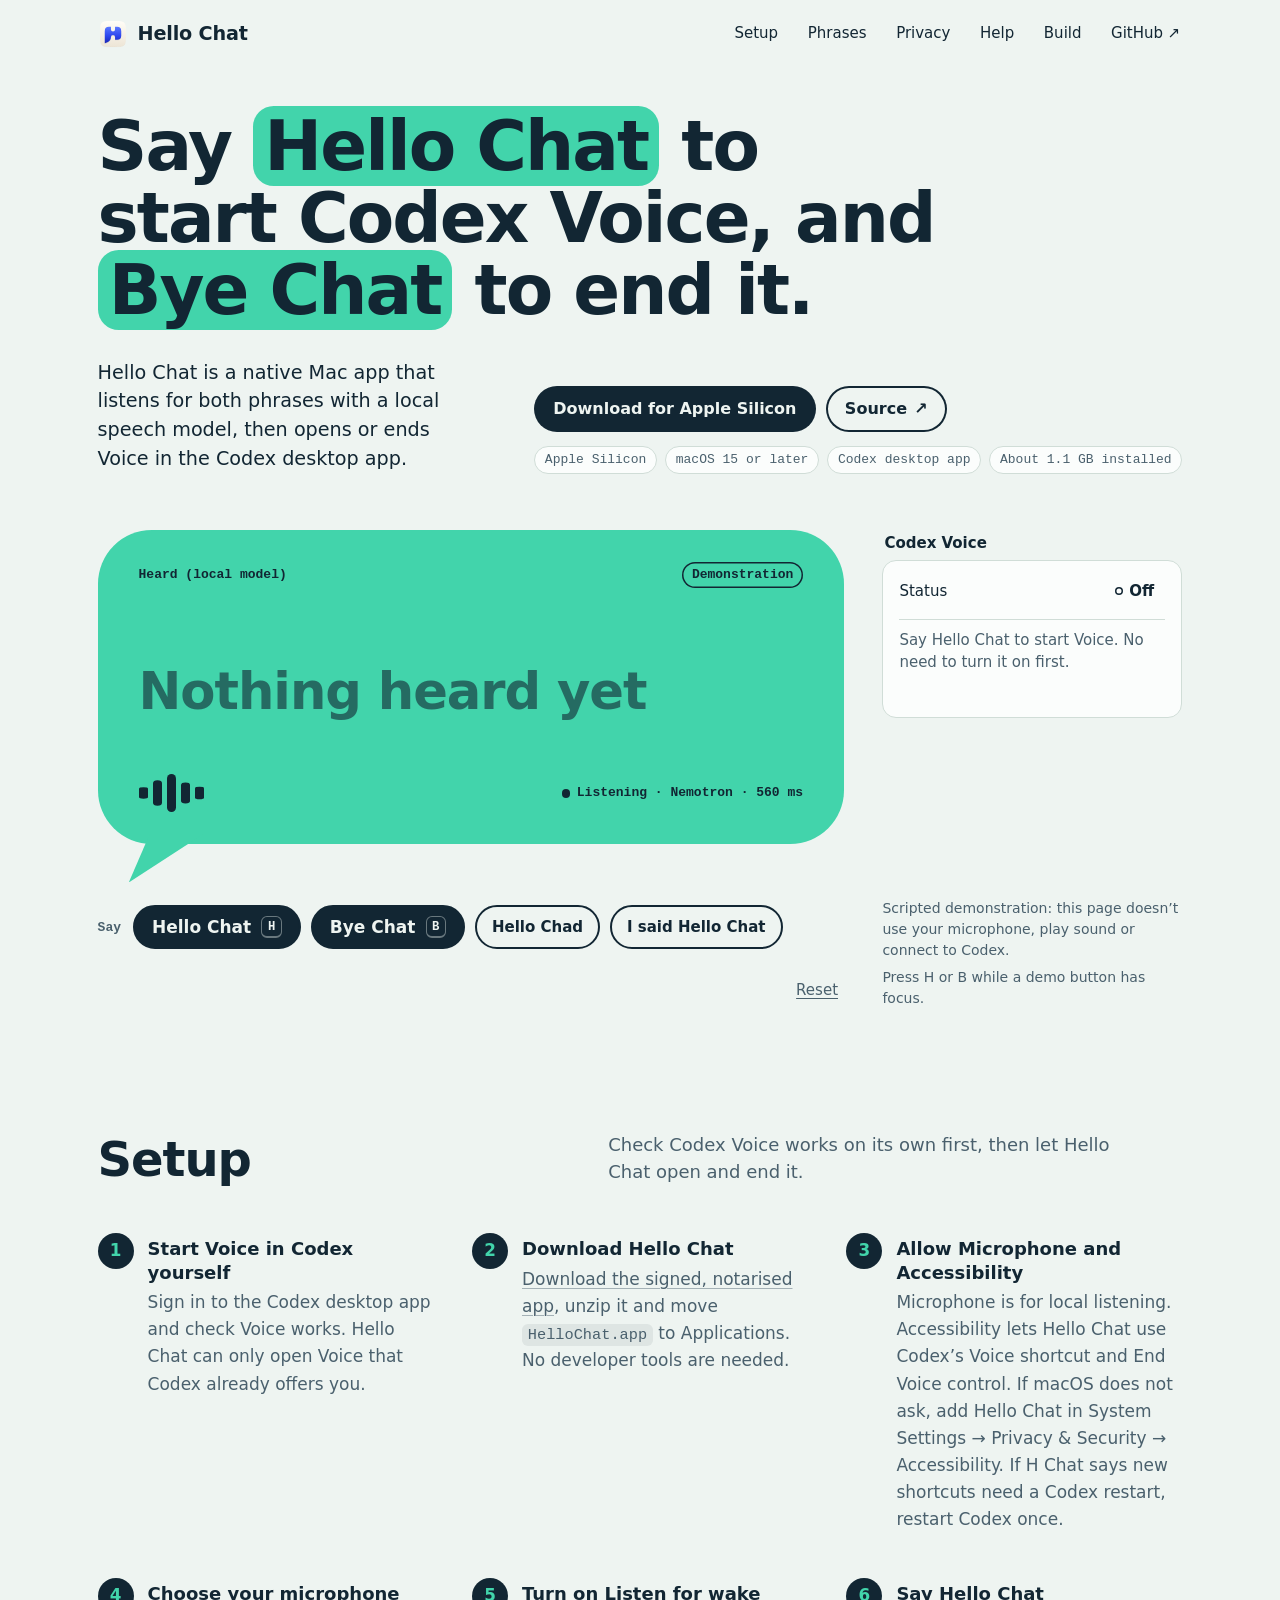
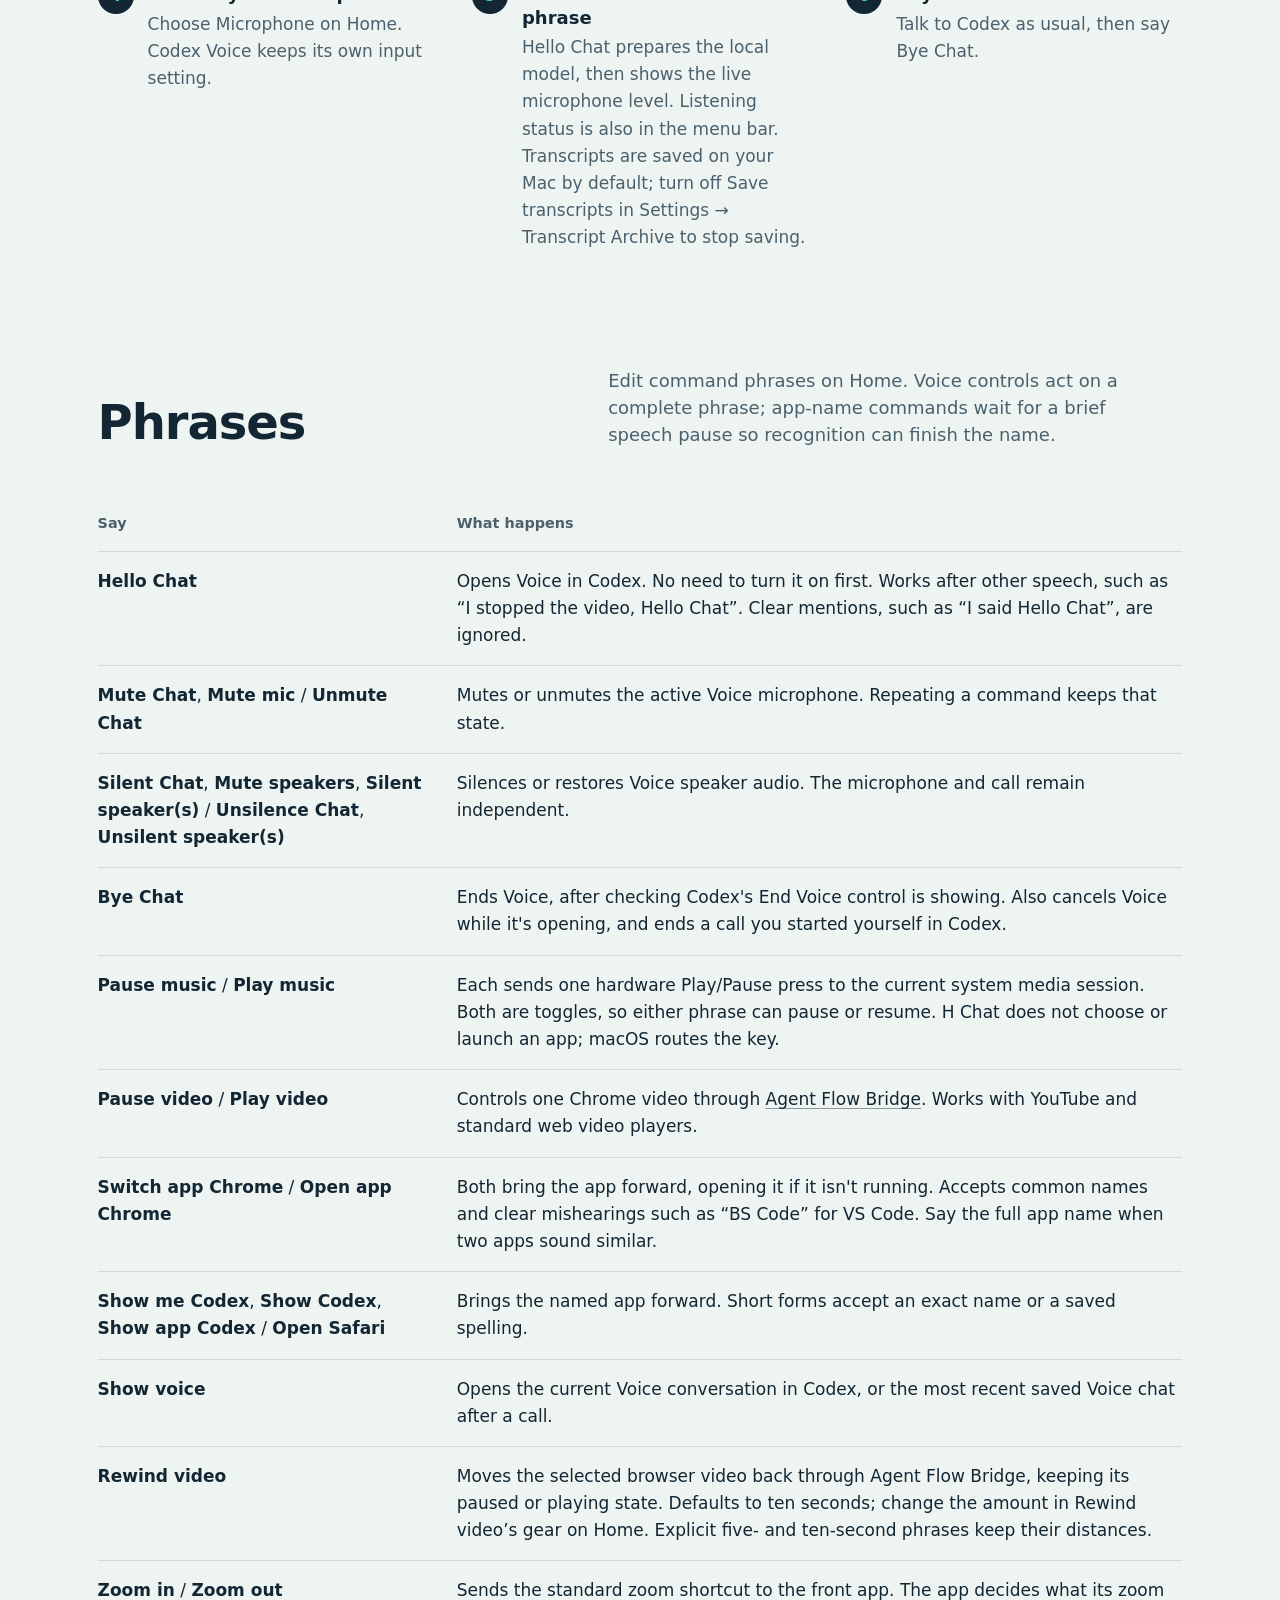
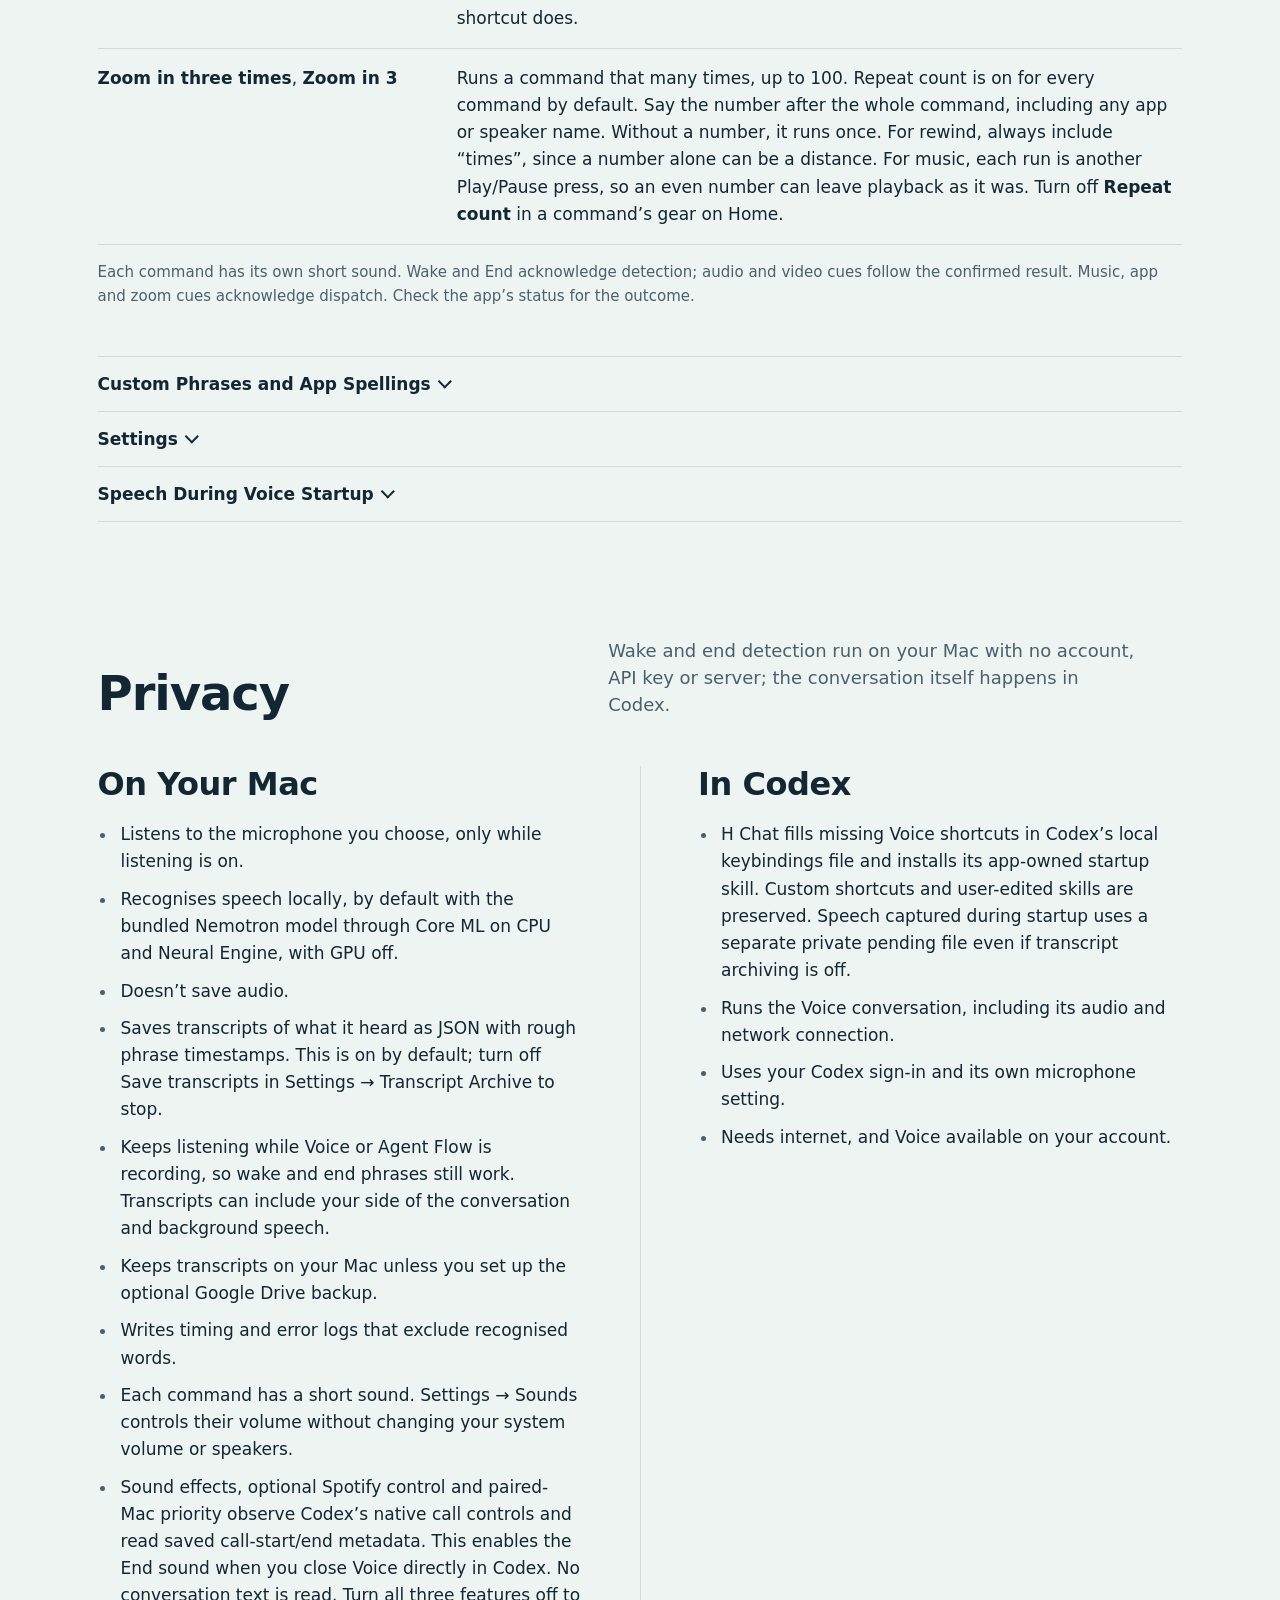
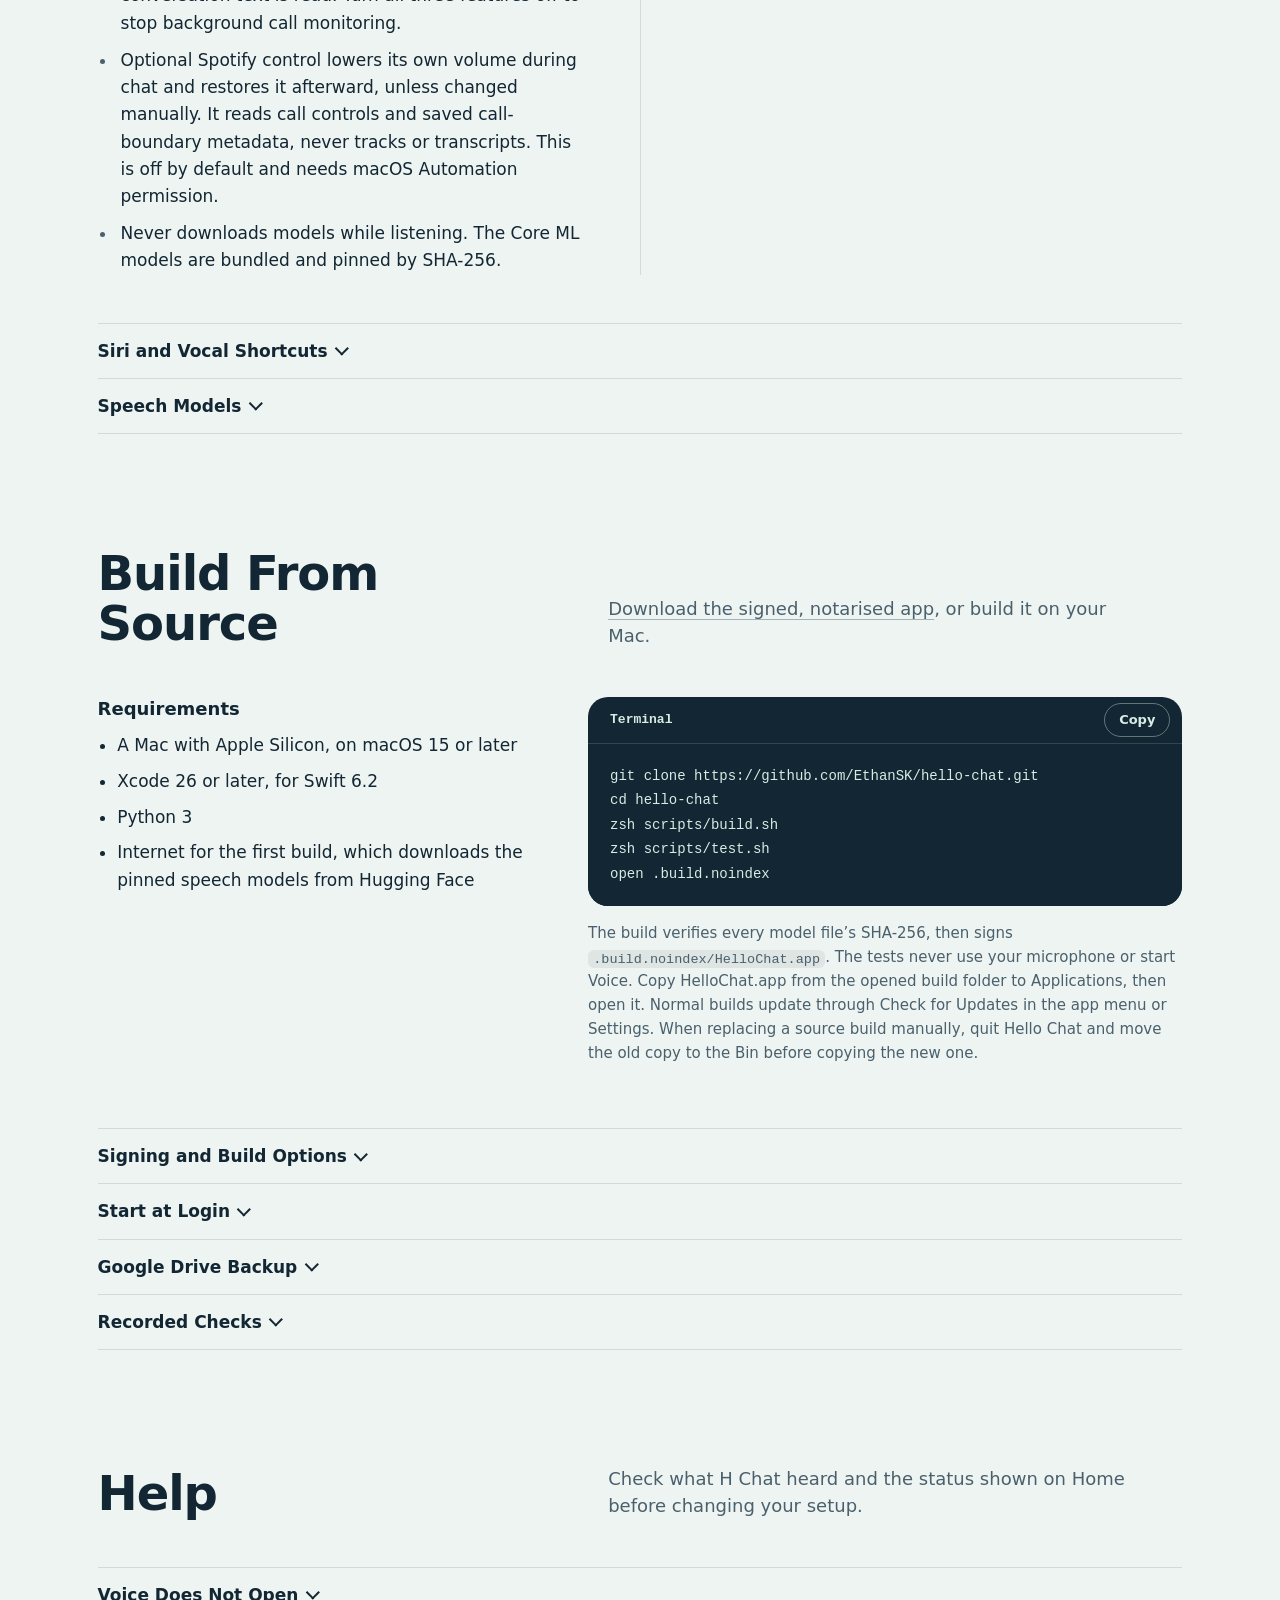
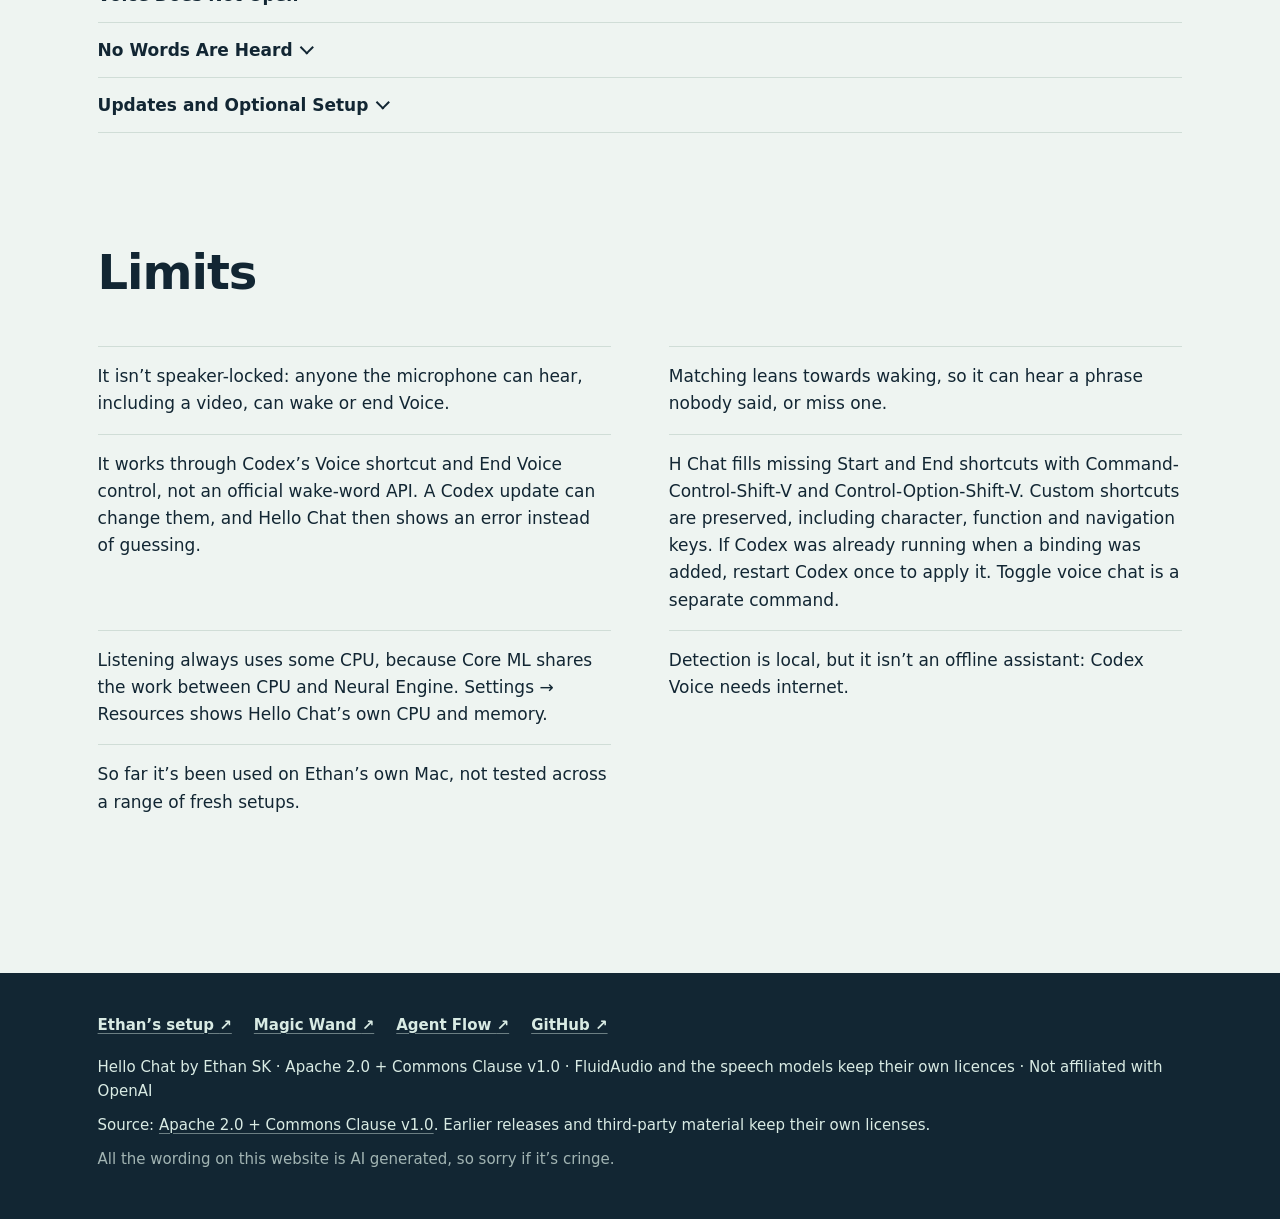
==== docs/index.html @ f58a8d3d "Ship H Chat 1.5 command settings and repeat counts" ====
<!DOCTYPE html>
<html lang="en-GB">
<head>
  <meta charset="utf-8">
  <meta name="viewport" content="width=device-width, initial-scale=1, viewport-fit=cover">
  <title>Hello Chat</title>
  <meta name="description" content="Say Hello Chat to start Codex Voice, and Bye Chat to end it. A native Mac app that hears both phrases with a local speech model.">
  <meta name="theme-color" content="#eef4f1">
  <meta name="color-scheme" content="light">
  <meta property="og:type" content="website">
  <meta property="og:site_name" content="Hello Chat">
  <meta property="og:title" content="Hello Chat">
  <meta property="og:description" content="Say Hello Chat to start Codex Voice, and Bye Chat to end it. A native Mac app that hears both phrases with a local speech model.">
  <meta property="og:url" content="https://ethansk.github.io/hello-chat/">
  <meta property="og:locale" content="en_GB">
  <meta property="og:image" content="https://ethansk.github.io/hello-chat/og.png?v=08cf58c55eed">
  <meta property="og:image:width" content="1200">
  <meta property="og:image:height" content="630">
  <meta property="og:image:alt" content="Hello Chat: Say Hello Chat to start Codex Voice, and Bye Chat to end it.">
  <meta name="twitter:card" content="summary_large_image">
  <meta name="twitter:title" content="Hello Chat">
  <meta name="twitter:description" content="Say Hello Chat to start Codex Voice, and Bye Chat to end it. A native Mac app that hears both phrases with a local speech model.">
  <meta name="twitter:image" content="https://ethansk.github.io/hello-chat/og.png?v=08cf58c55eed">
  <link rel="canonical" href="https://ethansk.github.io/hello-chat/">
  <link rel="icon" href="./icon.svg?v=48b868c9f8e2" type="image/svg+xml">
  <link rel="apple-touch-icon" href="./app-icon.png?v=42c96d409937">
  <link rel="manifest" href="./site.webmanifest?v=8848f0511f04">
  <link rel="stylesheet" href="./styles.css?v=803b363af338">
  <script src="./script.js?v=fcedaaccdd84" defer></script>
</head>
<body>
  <a class="skip-link" href="#main">Skip to content</a>

  <header class="topbar">
    <a class="brand" href="./"><img src="./icon.svg?v=48b868c9f8e2" width="30" height="30" alt="">Hello Chat</a>
    <nav class="topnav" aria-label="Sections">
      <a href="#setup">Setup</a>
      <a href="#phrases">Phrases</a>
      <a href="#privacy">Privacy</a>
      <a href="#help">Help</a>
      <a href="#build">Build</a>
      <a class="external" href="https://github.com/EthanSK/hello-chat">GitHub <span aria-hidden="true">↗</span></a>
    </nav>
  </header>

  <main id="main">
    <section class="hero" aria-labelledby="title">
      <div class="hero-head">
        <h1 id="title">Say <span class="phrase">Hello Chat</span> to start Codex Voice, and <span class="phrase">Bye Chat</span> to end it.</h1>
        <p class="lead">Hello Chat is a native Mac app that listens for both phrases with a local speech model, then opens or ends Voice in the Codex desktop app.</p>
        <div class="hero-actions">
          <p class="actions">
            <a class="button" href="https://github.com/EthanSK/hello-chat/releases/latest/download/HelloChat-macOS-arm64.zip">Download for Apple Silicon</a>
            <a class="button button-quiet" href="https://github.com/EthanSK/hello-chat">Source <span aria-hidden="true">↗</span></a>
          </p>
          <ul class="needs" aria-label="Requirements">
            <li>Apple Silicon</li>
            <li>macOS 15 or later</li>
            <li>Codex desktop app</li>
            <li>About 1.1 GB installed</li>
          </ul>
        </div>
      </div>

      <section class="demo" id="demo" data-voice="off" aria-labelledby="demo-title" aria-describedby="demo-boundary">
        <h2 class="sr-only" id="demo-title">Demonstration</h2>

        <div class="bubble speech">
          <div class="bubble-head">
            <p class="bubble-label">Heard (local model)</p>
            <p class="demo-tag">Demonstration</p>
          </div>
          <p class="heard" id="heard"><span class="heard-empty">Nothing heard yet</span></p>
          <p class="heard-note" id="heard-note"></p>
          <div class="bubble-foot">
            <div class="meter" id="meter" aria-hidden="true">
              <span></span><span></span><span></span><span></span><span></span>
            </div>
            <p class="cue" id="cue" aria-hidden="true"></p>
            <p class="listening"><span class="listen-dot" aria-hidden="true"></span>Listening · Nemotron · 560 ms</p>
          </div>
        </div>

        <section class="voice-panel" aria-labelledby="voice-title">
          <h3 class="form-title" id="voice-title">Codex Voice</h3>
          <div class="form-group">
            <p class="form-row"><span>Status</span><span class="status"><span class="status-dot" aria-hidden="true"></span><span id="voice-status">Off</span></span></p>
            <p class="form-note" id="voice-hint">Say Hello Chat to start Voice. No need to turn it on first.</p>
            <p class="form-note form-event" id="voice-event"></p>
          </div>
        </section>

        <div class="say" role="group" aria-labelledby="say-label">
          <span class="say-label" id="say-label">Say</span>
          <button type="button" class="say-button primary" data-say="hello" aria-keyshortcuts="H">Hello Chat <kbd aria-hidden="true">H</kbd></button>
          <button type="button" class="say-button primary" data-say="bye" aria-keyshortcuts="B">Bye Chat <kbd aria-hidden="true">B</kbd></button>
          <button type="button" class="say-button" data-say="alias">Hello Chad</button>
          <button type="button" class="say-button" data-say="mention">I said Hello Chat</button>
          <button type="button" class="reset" id="reset">Reset</button>
        </div>

        <div class="boundary" id="demo-boundary">
          <p>Scripted demonstration: this page doesn’t use your microphone, play sound or connect to Codex.</p>
          <p>Press H or B while a demo button has focus.</p>
          <noscript><p>Turn on JavaScript to try the demonstration.</p></noscript>
        </div>
        <p class="sr-only" id="announcer" aria-live="polite"></p>
      </section>
    </section>

    <section class="section" id="setup" aria-labelledby="setup-title">
      <div class="section-head">
        <h2 id="setup-title">Setup</h2>
        <p class="section-lead">Check Codex Voice works on its own first, then let Hello Chat open and end it.</p>
      </div>
      <ol class="steps">
        <li>
          <span class="step-num">1</span>
          <p class="step-title">Start Voice in Codex yourself</p>
          <p class="step-text">Sign in to the Codex desktop app and check Voice works. Hello Chat can only open Voice that Codex already offers you.</p>
        </li>
        <li>
          <span class="step-num">2</span>
          <p class="step-title">Download Hello Chat</p>
          <p class="step-text"><a href="https://github.com/EthanSK/hello-chat/releases/latest">Download the signed, notarised app</a>, unzip it and move <code>HelloChat.app</code> to Applications. No developer tools are needed.</p>
        </li>
        <li>
          <span class="step-num">3</span>
          <p class="step-title">Allow Microphone and Accessibility</p>
          <p class="step-text">Microphone is for local listening. Accessibility lets Hello Chat use Codex’s Voice shortcut and End Voice control. If macOS does not ask, add Hello Chat in System Settings → Privacy &amp; Security → Accessibility. If H Chat says new shortcuts need a Codex restart, restart Codex once.</p>
        </li>
        <li>
          <span class="step-num">4</span>
          <p class="step-title">Choose your microphone</p>
          <p class="step-text">Choose Microphone on Home. Codex Voice keeps its own input setting.</p>
        </li>
        <li>
          <span class="step-num">5</span>
          <p class="step-title">Turn on Listen for wake phrase</p>
          <p class="step-text">Hello Chat prepares the local model, then shows the live microphone level. Listening status is also in the menu bar. Transcripts are saved on your Mac by default; turn off Save transcripts in Settings → Transcript Archive to stop saving.</p>
        </li>
        <li>
          <span class="step-num">6</span>
          <p class="step-title">Say Hello Chat</p>
          <p class="step-text">Talk to Codex as usual, then say Bye Chat.</p>
        </li>
      </ol>
    </section>

    <section class="section" id="phrases" aria-labelledby="phrases-title">
      <div class="section-head">
        <h2 id="phrases-title">Phrases</h2>
        <p class="section-lead">Edit command phrases on Home. Voice controls act on a complete phrase; app-name commands wait for a brief speech pause so recognition can finish the name.</p>
      </div>
      <!-- README:commands:start -->
<div class="reference-scroll"><table class="reference-table"><thead><tr><th scope="col">Say</th><th scope="col">What happens</th></tr></thead><tbody>
<tr><td><strong>Hello Chat</strong></td><td>Opens Voice in Codex. No need to turn it on first. Works after other speech, such as “I stopped the video, Hello Chat”. Clear mentions, such as “I said Hello Chat”, are ignored.</td></tr>
<tr><td><strong>Mute Chat</strong>, <strong>Mute mic</strong> / <strong>Unmute Chat</strong></td><td>Mutes or unmutes the active Voice microphone. Repeating a command keeps that state.</td></tr>
<tr><td><strong>Silent Chat</strong>, <strong>Mute speakers</strong>, <strong>Silent speaker(s)</strong> / <strong>Unsilence Chat</strong>, <strong>Unsilent speaker(s)</strong></td><td>Silences or restores Voice speaker audio. The microphone and call remain independent.</td></tr>
<tr><td><strong>Bye Chat</strong></td><td>Ends Voice, after checking Codex&#x27;s End Voice control is showing. Also cancels Voice while it&#x27;s opening, and ends a call you started yourself in Codex.</td></tr>
<tr><td><strong>Pause music</strong> / <strong>Play music</strong></td><td>Each sends one hardware Play/Pause press to the current system media session. Both are toggles, so either phrase can pause or resume. H Chat does not choose or launch an app; macOS routes the key.</td></tr>
<tr><td><strong>Pause video</strong> / <strong>Play video</strong></td><td>Controls one Chrome video through <a href="https://github.com/EthanSK/AgentFlow/tree/main/companions/youtube-bridge#install">Agent Flow Bridge</a>. Works with YouTube and standard web video players.</td></tr>
<tr><td><strong>Switch app Chrome</strong> / <strong>Open app Chrome</strong></td><td>Both bring the app forward, opening it if it isn&#x27;t running. Accepts common names and clear mishearings such as “BS Code” for VS Code. Say the full app name when two apps sound similar.</td></tr>
<tr><td><strong>Show me Codex</strong>, <strong>Show Codex</strong>, <strong>Show app Codex</strong> / <strong>Open Safari</strong></td><td>Brings the named app forward. Short forms accept an exact name or a saved spelling.</td></tr>
<tr><td><strong>Show voice</strong></td><td>Opens the current Voice conversation in Codex, or the most recent saved Voice chat after a call.</td></tr>
<tr><td><strong>Rewind video</strong></td><td>Moves the selected browser video back through Agent Flow Bridge, keeping its paused or playing state. Defaults to ten seconds; change the amount in Rewind video’s gear on Home. Explicit five- and ten-second phrases keep their distances.</td></tr>
<tr><td><strong>Zoom in</strong> / <strong>Zoom out</strong></td><td>Sends the standard zoom shortcut to the front app. The app decides what its zoom shortcut does.</td></tr>
<tr><td><strong>Zoom in three times</strong>, <strong>Zoom in 3</strong></td><td>Runs a command that many times, up to 100. Repeat count is on for every command by default. Say the number after the whole command, including any app or speaker name. Without a number, it runs once. For rewind, always include “times”, since a number alone can be a distance. For music, each run is another Play/Pause press, so an even number can leave playback as it was. Turn off <strong>Repeat count</strong> in a command’s gear on Home.</td></tr>
</tbody></table></div>
<!-- README:commands:end -->
      <p class="fine">Each command has its own short sound. Wake and End acknowledge detection; audio and video cues follow the confirmed result. Music, app and zoom cues acknowledge dispatch. Check the app’s status for the outcome.</p>
      <details class="more">
        <summary>Custom Phrases and App Spellings</summary>
        <div class="more-body">
          <p>Each command’s Phrases button on Home opens its triggers, with recognized spellings or an exact-only label beside each one. Default phrases have a labelled Edit spellings button. App spellings is inside App prefixes. <a href="https://github.com/EthanSK/hello-chat#in-the-app">Read the in-app editing guide</a>.</p>
          <p>For conversation about the app, use H Chat and B Chat. They are discussion names, not extra commands. Anyone or anything the microphone hears can still issue a real command.</p>
        </div>
      </details>
      <details class="more">
        <summary>Settings</summary>
        <div class="more-body">
          <p>Open Settings with the gear button or Command-comma. Resize either window normally; View → Zoom In, Zoom Out and Actual Size control the interface size.</p>
<!-- README:settings:start -->
<div class="reference-scroll"><table class="reference-table"><thead><tr><th scope="col">Section</th><th scope="col">Contents</th></tr></thead><tbody>
<tr><td>Automatic Listening</td><td><strong>Listen automatically when docked</strong>, off by default. Starts listening 2 minutes after connecting power and an external display. Unplug either to stop automatic listening. Turning listening on yourself works with any display setup and stays on across restarts.</td></tr>
<tr><td>Recognition</td><td><strong>Alternate spellings for default phrases</strong> and <strong>Check speech recognition</strong>. Phrase and microphone editors are on Home.</td></tr>
<tr><td>Resources</td><td>Hello Chat&#x27;s own CPU and memory, and Core ML&#x27;s estimated encoder placement.</td></tr>
<tr><td>Sounds</td><td><strong>Sound effects</strong> (on by default), <strong>Volume</strong>, and a preview button for each phrase&#x27;s short sound. Volume changes only H Chat&#x27;s cues.</td></tr>
<tr><td>Spotify</td><td><strong>Lower volume during chat</strong>, off by default. Requires permission to control Spotify.</td></tr>
<tr><td>Transcript Archive</td><td><strong>Save transcripts</strong> (on by default), the archive location, and this Mac’s optional backup configuration.</td></tr>
<tr><td>Updates</td><td><strong>Check for Updates…</strong>, automatic checking and automatic downloads on release-configured builds.</td></tr>
<tr><td>Diagnostics</td><td>Timing, errors and startup request/revision metadata, which exclude recognised words.</td></tr>
<tr><td>Appearance</td><td><strong>Open H Chat windows on</strong> remembers your display choice and uses an available display when disconnected. Zoom starts at 100%. <strong>View → Zoom In / Zoom Out / Actual Size</strong> works too.</td></tr>
</tbody></table></div>
<!-- README:settings:end -->
        </div>
      </details>
      <details class="more">
        <summary>Speech During Voice Startup</summary>
        <div class="more-body">
          <p>H Chat keeps the opening words it hears while a new Voice call connects in a private local file. App startup installs its own Codex skill to read that file once. It preserves user-edited or conflicting skills.</p>
          <p>The new local Voice coordinator needs a work turn to read the file. Installing the skill does not make the conversational model wait for it before replying. H Chat does not paste into the composer or switch chats. <a href="https://github.com/EthanSK/hello-chat#in-the-app">Read the capture and recovery details</a>.</p>
        </div>
      </details>
    </section>

    <section class="section" id="privacy" aria-labelledby="privacy-title">
      <div class="section-head">
        <h2 id="privacy-title">Privacy</h2>
        <p class="section-lead">Wake and end detection run on your Mac with no account, API key or server; the conversation itself happens in Codex.</p>
      </div>
      <div class="pair">
        <div class="pair-col">
          <h3>On Your Mac</h3>
          <ul>
            <li>Listens to the microphone you choose, only while listening is on.</li>
            <li>Recognises speech locally, by default with the bundled Nemotron model through Core ML on CPU and Neural Engine, with GPU off.</li>
            <li>Doesn’t save audio.</li>
            <li>Saves transcripts of what it heard as JSON with rough phrase timestamps. This is on by default; turn off Save transcripts in Settings → Transcript Archive to stop.</li>
            <li>Keeps listening while Voice or Agent Flow is recording, so wake and end phrases still work. Transcripts can include your side of the conversation and background speech.</li>
            <li>Keeps transcripts on your Mac unless you set up the optional Google Drive backup.</li>
            <li>Writes timing and error logs that exclude recognised words.</li>
            <li>Each command has a short sound. Settings → Sounds controls their volume without changing your system volume or speakers.</li>
            <li>Sound effects, optional Spotify control and paired-Mac priority observe Codex’s native call controls and read saved call-start/end metadata. This enables the End sound when you close Voice directly in Codex. No conversation text is read. Turn all three features off to stop background call monitoring.</li>
            <li>Optional Spotify control lowers its own volume during chat and restores it afterward, unless changed manually. It reads call controls and saved call-boundary metadata, never tracks or transcripts. This is off by default and needs macOS Automation permission.</li>
            <li>Never downloads models while listening. The Core ML models are bundled and pinned by SHA-256.</li>
          </ul>
        </div>
        <span class="pair-rule" aria-hidden="true"></span>
        <div class="pair-col">
          <h3>In Codex</h3>
          <ul>
            <li>H Chat fills missing Voice shortcuts in Codex’s local keybindings file and installs its app-owned startup skill. Custom shortcuts and user-edited skills are preserved. Speech captured during startup uses a separate private pending file even if transcript archiving is off.</li>
            <li>Runs the Voice conversation, including its audio and network connection.</li>
            <li>Uses your Codex sign-in and its own microphone setting.</li>
            <li>Needs internet, and Voice available on your account.</li>
          </ul>
        </div>
      </div>

      <details class="more">
        <summary>Siri and Vocal Shortcuts</summary>
        <div class="more-body">
          <p>Apple’s Shortcuts app includes eight Hello Chat actions: start, end, microphone mute and unmute, speaker silence and restore, Set Voice to Ultrafast, and read-only chat status. They use the same native Codex controls. Starting through a shortcut does not turn local listening on.</p>
          <p>Set Voice to Ultrafast is also in Settings and the menu bar. It selects Ultrafast for the current local Voice chat’s next turn, keeping its model, reasoning and draft. It needs one unambiguous chat pane and does not change new-chat defaults.</p>
          <p>On a supported Mac, Accessibility → Vocal Shortcuts can connect a phrase trained with your own voice to an action or saved shortcut. Apple processes that recognition on the device. Setup is optional and does not switch off Hello Chat’s existing detector. Compare them separately before enabling a replacement.</p>
          <p class="fine">Fixed phrases do not replace variable app names, continuous transcripts or startup speech capture. Accuracy and power use versus Nemotron are unmeasured. <a href="https://support.apple.com/en-mt/guide/mac-help/mchlf4548bb6/27/mac/27">Apple’s setup guide</a></p>
        </div>
      </details>

      <details class="more">
        <summary>Speech Models</summary>
        <div class="more-body">
          <p>Choose one with Speech model in the main window. All four run on your Mac. The three Core ML models are bundled, so the app is about 1.09 GB.</p>
          <dl class="models">
            <dt>Nemotron · 560 ms</dt>
            <dd>The default: NVIDIA’s larger Nemotron Speech Streaming 0.6B model, run locally through Core ML and FluidAudio 0.17.7.</dd>
            <dt>Parakeet EOU · 320 ms</dt>
            <dd>NVIDIA’s Parakeet Realtime EOU 120M, converted to Core ML by Fluid Inference.</dd>
            <dt>Parakeet EOU · 160 ms</dt>
            <dd>Lower latency. It missed more words in earlier recorded checks.</dd>
            <dt>Apple Speech · local</dt>
            <dd>macOS 26 only, using English speech assets already installed on your Mac. Apple doesn’t expose where it runs, so Neural Engine use is unverified. If the assets are missing, Hello Chat shows an error instead of downloading them.</dd>
          </dl>
          <p class="fine">The Core ML models need a Neural Engine. Before listening, Hello Chat checks that Core ML’s compute plan puts most of the encoder there. That’s an estimate, not measured use, and the CPU still does part of the work.</p>
        </div>
      </details>
    </section>

    <section class="section" id="build" aria-labelledby="build-title">
      <div class="section-head">
        <h2 id="build-title">Build From Source</h2>
        <p class="section-lead"><a href="https://github.com/EthanSK/hello-chat/releases/latest">Download the signed, notarised app</a>, or build it on your Mac.</p>
      </div>
      <div class="build-grid">
        <div>
          <h3>Requirements</h3>
          <ul class="need-list">
            <li>A Mac with Apple Silicon, on macOS 15 or later</li>
            <li>Xcode 26 or later, for Swift 6.2</li>
            <li>Python 3</li>
            <li>Internet for the first build, which downloads the pinned speech models from Hugging Face</li>
          </ul>
        </div>
        <div>
          <div class="code-block">
            <div class="code-head">
              <span>Terminal</span>
              <button type="button" class="copy" data-copy="build-commands" hidden>Copy</button>
            </div>
            <pre class="code"><code id="build-commands">git clone https://github.com/EthanSK/hello-chat.git
cd hello-chat
zsh scripts/build.sh
zsh scripts/test.sh
open .build.noindex</code></pre>
          </div>
          <p class="fine">The build verifies every model file’s SHA-256, then signs <code>.build.noindex/HelloChat.app</code>. The tests never use your microphone or start Voice. Copy HelloChat.app from the opened build folder to Applications, then open it. Normal builds update through Check for Updates in the app menu or Settings. When replacing a source build manually, quit Hello Chat and move the old copy to the Bin before copying the new one.</p>
        </div>
      </div>

      <details class="more">
        <summary>Signing and Build Options</summary>
        <div class="more-body">
          <p>The build signs with your first Developer ID Application certificate, or ad-hoc when there isn’t one. Set <code>HELLOCHAT_SIGNING_IDENTITY</code> to pick another identity. macOS ties Microphone and Accessibility permission to the signature, so with ad-hoc signing it may ask again after a rebuild.</p>
          <p>Source builds use the public updater by default. An update from an ad-hoc signature to the public Developer ID may need fresh microphone or Accessibility permission. Remove the production public key only if you want a separate development build without updates.</p>
          <p>Set <code>HELLOCHAT_BUILD_DIR</code> to an absolute path to put all build output, models and test executables somewhere else.</p>
        </div>
      </details>
      <details class="more">
        <summary>Start at Login</summary>
        <div class="more-body">
          <p>Quit Hello Chat, then run <code>python3 scripts/install-startup.py</code>. It adds a LaunchAgent that opens <code>/Applications/HelloChat.app</code> at login and reopens it after a crash. Quit still quits.</p>
        </div>
      </details>
      <details class="more">
        <summary>Google Drive Backup</summary>
        <div class="more-body">
          <p>Optional and separate from the app. <code>scripts/install-transcript-backup.py</code> installs a daily LaunchAgent that copies one JSON snapshot per changed day to Google Drive while your Mac is on power. It needs <a href="https://rclone.org/drive/">rclone</a> with your own Google Drive remote, and never uploads audio or deletes remote files.</p>
          <pre class="code"><code>python3 scripts/install-transcript-backup.py --install \
  --rclone-config /path/to/rclone.conf \
  --destination 'remote:HelloChat Backup/Transcripts'</code></pre>
          <p class="fine">Run it without <code>--install</code> to print the LaunchAgent first.</p>
        </div>
      </details>
      <details class="more">
        <summary>Recorded Checks</summary>
        <div class="more-body">
          <p><code>.build.noindex/HelloChat.app/Contents/MacOS/HelloChat --check-speech</code> runs the bundled test recordings through the real model and matcher. Add <code>--model parakeet160</code>, <code>nemotron560</code> or <code>appleLocal</code> to try another model. Settings → Recognition → Check speech recognition does the same from the app.</p>
          <p class="fine">These use fixed recordings, so they don’t show how well it hears you in your room.</p>
        </div>
      </details>
    </section>

    <section class="section" id="help" aria-labelledby="help-title">
      <div class="section-head">
        <h2 id="help-title">Help</h2>
        <p class="section-lead">Check what H Chat heard and the status shown on Home before changing your setup.</p>
      </div>
      <details class="more">
        <summary>Voice Does Not Open</summary>
        <div class="more-body">
          <p>After your current call ends, test the configured Voice chat hotkey in the same Codex or ChatGPT presentation. If it also fails manually, check native Voice availability and shortcut registration. H Chat cannot enable Voice for your account.</p>
          <p>H Chat preserves existing shortcuts. Newly saved bindings may need a Codex restart; Home shows that notice. Keep Start, End and Toggle voice chat separate. <a href="https://github.com/EthanSK/hello-chat#how-codex-control-works">Shortcut and presentation details</a>.</p>
        </div>
      </details>
      <details class="more">
        <summary>No Words Are Heard</summary>
        <div class="more-body">
          <p>Check Home’s listening status, microphone choice and level bar. System default follows your Mac’s input; Codex Voice has its own microphone setting. Automatic listening is optional and waits 2 minutes after power and an external display connect. You can turn listening on yourself immediately.</p>
          <p>Check Microphone and Accessibility in System Settings → Privacy &amp; Security. Settings → Recognition → Check speech recognition uses bundled recordings, so it checks the local pipeline without starting Voice. It does not test your microphone or room.</p>
        </div>
      </details>
      <details class="more">
        <summary>Updates and Optional Setup</summary>
        <div class="more-body">
          <p>Release builds have Check for Updates in the app menu and Settings, with automatic checking and downloads. Update installation waits for H Chat’s own work, then restarts the helper without ending an independent Codex call or Agent Flow recording.</p>
          <p>Start at Login and Google Drive backup are optional scripts in the source repository; they are not installed automatically with the download. Paired-Mac Voice priority also needs manual setup and Agent Bridge. <a href="https://github.com/EthanSK/hello-chat#paired-macs-and-codex-voice">Pairing instructions</a>.</p>
          <p><a href="https://github.com/EthanSK/hello-chat/issues">Report an issue</a> with your app version, macOS version, selected model and the error shown. Keep private transcripts out of public reports.</p>
        </div>
      </details>
    </section>

    <section class="section" id="limits" aria-labelledby="limits-title">
      <div class="section-head">
        <h2 id="limits-title">Limits</h2>
      </div>
      <ul class="limit-list">
        <li>It isn’t speaker-locked: anyone the microphone can hear, including a video, can wake or end Voice.</li>
        <li>Matching leans towards waking, so it can hear a phrase nobody said, or miss one.</li>
        <li>It works through Codex’s Voice shortcut and End Voice control, not an official wake-word API. A Codex update can change them, and Hello Chat then shows an error instead of guessing.</li>
        <li>H Chat fills missing Start and End shortcuts with Command-Control-Shift-V and Control-Option-Shift-V. Custom shortcuts are preserved, including character, function and navigation keys. If Codex was already running when a binding was added, restart Codex once to apply it. Toggle voice chat is a separate command.</li>
        <li>Listening always uses some CPU, because Core ML shares the work between CPU and Neural Engine. Settings → Resources shows Hello Chat’s own CPU and memory.</li>
        <li>Detection is local, but it isn’t an offline assistant: Codex Voice needs internet.</li>
        <li>So far it’s been used on Ethan’s own Mac, not tested across a range of fresh setups.</li>
      </ul>
    </section>
  </main>

  <footer class="footer">
    <div class="footer-inner">
      <p class="footer-links">
        <a href="https://ethansk.github.io/ethan-setup/">Ethan’s setup <span aria-hidden="true">↗</span></a>
        <a href="https://ethansk.github.io/magic-wand/">Magic Wand <span aria-hidden="true">↗</span></a>
        <a href="https://ethansk.github.io/AgentFlow/">Agent Flow <span aria-hidden="true">↗</span></a>
        <a href="https://github.com/EthanSK/hello-chat">GitHub <span aria-hidden="true">↗</span></a>
      </p>
      <p>Hello Chat by Ethan SK · Apache 2.0 + Commons Clause v1.0 · FluidAudio and the speech models keep their own licences · Not affiliated with OpenAI</p>
      <p>Source: <a href="https://github.com/EthanSK/hello-chat/blob/main/LICENSE">Apache 2.0 + Commons Clause v1.0</a>. Earlier releases and third-party material keep their own licenses.</p>
      <p class="disclaimer">All the wording on this website is AI generated, so sorry if it’s cringe.</p>
    </div>

</footer>
  <p class="sr-only" id="copy-status" aria-live="polite"></p>
</body>
</html>
---- docs/styles.css ----
/* HelloChat. Harbour-teal ink and a mint transcript bubble frame the scripted speech demo.
   An accepted phrase gets a dark highlight, and the five bars trace the rising Wake and falling End
   sound without playing either. Everything else is cool paper and quiet native-Mac detail.
   System fonts only: SF Rounded for spoken words, the system face for reading, SF Mono for labels
   and commands. Amber appears only for a mishearing match and the Opening… state. — GPT-6.1 Sol */

:root {
  --harbour: #122633;   /* ink, pills, code, footer — GPT-6.1 Sol */
  --mint: #42d4ab;      /* transcript bubble — GPT-6.1 Sol */
  --spray: #eef4f1;     /* page paper */
  --sheet: #fbfdfc;     /* native form groups */
  --tide: #4a606d;      /* secondary text */
  --amber: #f3b04b;     /* in-between: mishearing match, Opening… */
  --rule: #d0ddd7;
  --foam: #d9ebe4;      /* text on harbour */
  --display: ui-rounded, "SF Pro Rounded", "Arial Rounded MT Bold", system-ui, sans-serif;
  --body: system-ui, -apple-system, BlinkMacSystemFont, "Segoe UI", Roboto, "Helvetica Neue", Arial, sans-serif;
  --mono: ui-monospace, "SF Mono", SFMono-Regular, Menlo, Consolas, monospace;
  --gutter: clamp(18px, 4.5vw, 64px);
  --measure: 1200px;
  --focus: var(--harbour);
  color-scheme: light;
}

* { box-sizing: border-box; }
html { background: var(--spray); -webkit-text-size-adjust: 100%; }
body {
  margin: 0;
  color: var(--harbour);
  background: var(--spray);
  font: 400 1.0625rem/1.6 var(--body);
  -webkit-font-smoothing: antialiased;
}
img { display: block; max-width: 100%; height: auto; }
a {
  color: inherit;
  text-decoration-thickness: 1px;
  text-underline-offset: 0.2em;
  text-decoration-color: color-mix(in srgb, currentColor 45%, transparent);
}
a:hover { text-decoration-color: currentColor; }
:focus-visible { outline: 3px solid var(--focus); outline-offset: 3px; border-radius: 8px; }
code {
  font: 500 0.9em/1.4 var(--mono);
  padding: 0.12em 0.38em;
  border-radius: 6px;
  background: color-mix(in srgb, var(--harbour) 7%, transparent);
  overflow-wrap: anywhere;
}
kbd {
  font: 600 0.72em/1 var(--mono);
  padding: 0.28em 0.45em;
  border: 1px solid color-mix(in srgb, currentColor 40%, transparent);
  border-bottom-width: 2px;
  border-radius: 6px;
}
.sr-only {
  position: absolute;
  width: 1px;
  height: 1px;
  padding: 0;
  margin: -1px;
  overflow: hidden;
  clip: rect(0 0 0 0);
  white-space: nowrap;
  border: 0;
}
.fine { color: var(--tide); font-size: 0.9375rem; }
.skip-link {
  position: absolute;
  left: 12px;
  top: -64px;
  z-index: 10;
  padding: 10px 14px;
  border-radius: 10px;
  background: var(--harbour);
  color: var(--spray);
}
.skip-link:focus { top: 12px; }

/* A phrase you say uses the transcript bubble's mint. — GPT-6.1 Sol */
.phrase {
  padding: 0 0.16em;
  border-radius: 0.3em;
  background: var(--mint);
  white-space: nowrap;
  -webkit-box-decoration-break: clone;
  box-decoration-break: clone;
}

/* ---------------------------------------------------------------- header */
.topbar {
  max-width: var(--measure);
  margin: 0 auto;
  padding: 18px var(--gutter);
  display: flex;
  align-items: center;
  justify-content: space-between;
  gap: 16px;
}
.brand {
  display: inline-flex;
  align-items: center;
  gap: 10px;
  font: 800 1.2rem/1 var(--display);
  letter-spacing: -0.01em;
  text-decoration: none;
}
.topnav { display: flex; flex-wrap: wrap; gap: 4px clamp(12px, 2vw, 26px); font: 500 0.9375rem/1 var(--body); }
.topnav a { padding: 8px 2px; text-decoration: none; }
.topnav a:hover { text-decoration: underline; }

/* ---------------------------------------------------------------- hero */
.hero {
  max-width: var(--measure);
  margin: 0 auto;
  padding: clamp(16px, 3.5vw, 44px) var(--gutter) 0;
}
.hero-head {
  display: grid;
  grid-template-columns: minmax(0, 1fr) auto;
  grid-template-areas: "title title" "lead actions";
  gap: clamp(20px, 2.6vw, 32px) clamp(24px, 4vw, 64px);
  align-items: end;
}
.hero-head h1 {
  grid-area: title;
  max-width: 17em;
  margin: 0;
  font: 800 clamp(2.4rem, 5.4vw, 4.4rem)/1.04 var(--display);
  letter-spacing: -0.028em;
  text-wrap: balance;
}
.lead {
  grid-area: lead;
  max-width: 38ch;
  margin: 0;
  font-size: clamp(1.0625rem, 1.5vw, 1.25rem);
  line-height: 1.5;
}
.hero-actions { grid-area: actions; display: grid; gap: 14px; justify-items: start; }
.actions { display: flex; flex-wrap: wrap; gap: 10px; margin: 0; }
.button {
  display: inline-flex;
  align-items: center;
  gap: 0.45em;
  min-height: 46px;
  padding: 0 1.2em;
  border-radius: 999px;
  background: var(--harbour);
  color: var(--spray);
  font: 700 1rem/1 var(--display);
  text-decoration: none;
  transition: background-color 0.15s ease;
}
.button:hover { background: #1d3b4c; }
.button-quiet { background: transparent; color: var(--harbour); box-shadow: inset 0 0 0 2px var(--harbour); }
.button-quiet:hover { background: color-mix(in srgb, var(--mint) 40%, transparent); }
.needs {
  display: flex;
  flex-wrap: wrap;
  gap: 8px;
  margin: 0;
  padding: 0;
  list-style: none;
  color: var(--tide);
  font: 500 0.8125rem/1 var(--mono);
}
.needs li { padding: 0.5em 0.75em; border: 1px solid var(--rule); border-radius: 999px; background: var(--sheet); }

/* ---------------------------------------------------------------- the bubble (signature) */
.speech {
  --r: clamp(30px, 4.2vw, 54px);
  position: relative;
  border-radius: var(--r);
  background: var(--mint);
  color: var(--harbour);
}
/* The transcript bubble's tail leans left. — GPT-6.1 Sol */
.speech::after {
  content: "";
  position: absolute;
  left: calc(var(--r) * 0.58);
  bottom: calc(var(--r) * -0.71);
  width: calc(var(--r) * 1.39);
  height: calc(var(--r) * 0.9);
  background: var(--mint);
  clip-path: polygon(28% 0, 100% 0, 0 100%);
}

.demo {
  --r: clamp(30px, 4.2vw, 54px);
  display: grid;
  grid-template-columns: minmax(0, 1fr) minmax(250px, 300px);
  grid-template-areas: "bubble panel" "say boundary";
  column-gap: clamp(20px, 3vw, 44px);
  margin-top: clamp(32px, 4.6vw, 56px);
}
.bubble {
  grid-area: bubble;
  display: flex;
  flex-direction: column;
  gap: clamp(10px, 1.4vw, 16px);
  padding: clamp(20px, 2.6vw, 32px) clamp(22px, 3.2vw, 44px);
}
.bubble-head { display: flex; align-items: center; justify-content: space-between; gap: 12px; }
.bubble-label, .demo-tag, .cue, .listening { margin: 0; font: 600 0.8125rem/1.2 var(--mono); }
.demo-tag { padding: 0.4em 0.75em; border-radius: 999px; box-shadow: inset 0 0 0 1.5px var(--harbour); }

/* Fixed height, newest line at the bottom: the transcript scrolls like a feed and never moves the page. */
.heard {
  height: calc(2 * 1.14em);
  margin: 0;
  display: flex;
  flex-direction: column;
  justify-content: flex-end;
  overflow: hidden;
  font: 800 clamp(1.6rem, 4vw, 3.3rem)/1.14 var(--display);
  letter-spacing: -0.02em;
}
/* 0.6 keeps faded large text at 3:1 or better on mint. */
.heard-empty { opacity: 0.6; }
.utt { display: block; transition: opacity 0.3s ease; }
.utt.old { opacity: 0.6; }
.word { transition: opacity 0.18s ease; }
.word.pending { opacity: 0; }
.word.tentative { opacity: 0.5; }
.match {
  margin: 0 -0.12em;
  padding: 0 0.12em;
  border-radius: 0.24em;
  background: transparent;
  color: inherit;
  -webkit-box-decoration-break: clone;
  box-decoration-break: clone;
  transition: background-color 0.28s ease, color 0.28s ease;
}
/* Accepted commands get a dark highlight. — GPT-6.1 Sol */
.match.is-set.match-wake,
.match.is-set.match-end { background: var(--harbour); color: var(--mint); }
.match.is-set.match-alias { background: var(--amber); }
/* Heard, but not acted on. */
.match.is-set.match-mention { outline: 0.06em dashed var(--harbour); outline-offset: -0.06em; }
.heard-note { min-height: 1.45em; margin: 0; font: 600 0.9375rem/1.45 var(--body); }

.bubble-foot { display: flex; flex-wrap: wrap; align-items: center; gap: 8px 14px; }
.meter { display: flex; align-items: center; gap: 5px; height: 38px; }
.meter span {
  width: 9px;
  height: 100%;
  border-radius: 99px;
  background: var(--harbour);
  transform: scaleY(var(--rest));
  transition: transform 0.09s linear;
}
/* Rest heights keep the five waveform bars visually distinct. — GPT-6.1 Sol */
.meter span:nth-child(1) { --rest: 0.3; --i: 0; }
.meter span:nth-child(2) { --rest: 0.67; --i: 1; }
.meter span:nth-child(3) { --rest: 1; --i: 2; }
.meter span:nth-child(4) { --rest: 0.55; --i: 3; }
.meter span:nth-child(5) { --rest: 0.33; --i: 4; }
.meter.cue-wake span { --peak: calc(0.42 + var(--i) * 0.145); animation: cue 0.56s cubic-bezier(0.2, 0.7, 0.3, 1) calc(var(--i) * 70ms) both; }
.meter.cue-end span { --peak: calc(1 - var(--i) * 0.145); animation: cue 0.56s cubic-bezier(0.2, 0.7, 0.3, 1) calc(var(--i) * 70ms) both; }
@keyframes cue {
  0%, 100% { transform: scaleY(var(--rest)); }
  40% { transform: scaleY(var(--peak)); }
}
.cue { opacity: 0; transition: opacity 0.2s ease; }
.cue::before { content: "♪ "; }
.cue.show { opacity: 1; }
.listening { margin-left: auto; display: inline-flex; align-items: center; gap: 0.5em; }
.listen-dot { width: 0.55rem; height: 0.55rem; border-radius: 50%; background: var(--harbour); animation: breathe 2.6s ease-in-out infinite; }
@keyframes breathe { 50% { opacity: 0.3; } }

/* The app's own Codex Voice section, as a native grouped form. */
.voice-panel { grid-area: panel; align-self: start; }
.form-title { margin: 4px 0 8px 2px; font: 700 0.9375rem/1.2 var(--body); }
.form-group { padding: 2px 16px; border: 1px solid var(--rule); border-radius: 14px; background: var(--sheet); }
.form-row {
  display: flex;
  align-items: center;
  justify-content: space-between;
  gap: 12px;
  margin: 0;
  padding: 12px 0;
  border-bottom: 1px solid var(--rule);
  font-size: 0.9375rem;
}
.status {
  display: inline-flex;
  align-items: center;
  gap: 0.45em;
  padding: 0.28em 0.75em;
  border-radius: 999px;
  font-weight: 600;
  transition: background-color 0.25s ease;
}
.status-dot { width: 0.5rem; height: 0.5rem; border-radius: 50%; box-shadow: inset 0 0 0 1.5px currentColor; }
[data-voice="opening"] .status { background: var(--amber); }
[data-voice="opening"] .status-dot { background: var(--harbour); animation: breathe 0.9s ease-in-out infinite; }
[data-voice="on"] .status { background: var(--mint); }
[data-voice="on"] .status-dot { background: var(--harbour); }
.form-note { min-height: 2.9em; margin: 10px 0; color: var(--tide); font-size: 0.9375rem; line-height: 1.45; }
.form-event { min-height: 1.45em; margin-top: 0; padding-top: 10px; border-top: 1px solid var(--rule); color: var(--harbour); }
.form-event:empty { border-top-color: transparent; }

.say {
  grid-area: say;
  display: flex;
  flex-wrap: wrap;
  align-items: center;
  gap: 10px;
  margin-top: calc(var(--r) * 0.71 + 16px);
}
.say-label { margin-right: 2px; color: var(--tide); font: 600 0.8125rem/1 var(--mono); }
.say-button {
  display: inline-flex;
  align-items: center;
  gap: 0.6em;
  min-height: 44px;
  padding: 0.5em 1em;
  border: 2px solid var(--harbour);
  border-radius: 999px;
  background: transparent;
  color: var(--harbour);
  font: 700 0.9375rem/1 var(--display);
  cursor: pointer;
  transition: background-color 0.15s ease, color 0.15s ease, transform 0.1s ease;
}
.say-button:hover { background: color-mix(in srgb, var(--mint) 45%, transparent); }
.say-button.primary { font-size: 1.0625rem; background: var(--harbour); color: var(--spray); }
.say-button.primary:hover { background: #1d3b4c; }
.say-button:active, .say-button.pressed { transform: translateY(1px) scale(0.98); }
.reset {
  margin-left: auto;
  padding: 10px 6px;
  border: 0;
  background: none;
  color: var(--tide);
  font: 500 0.9375rem/1 var(--body);
  text-decoration: underline;
  text-underline-offset: 0.2em;
  cursor: pointer;
}
.reset:hover { color: var(--harbour); }
.boundary { grid-area: boundary; margin-top: calc(var(--r) * 0.71 + 16px); color: var(--tide); font-size: 0.875rem; line-height: 1.5; }
.boundary p { margin: 0 0 6px; }

/* ---------------------------------------------------------------- sections */
.section {
  max-width: var(--measure);
  margin: 0 auto;
  padding: clamp(64px, 9vw, 120px) var(--gutter) 0;
}
.section-head {
  display: grid;
  grid-template-columns: minmax(0, 1fr) minmax(0, 1.25fr);
  gap: 16px clamp(24px, 4vw, 64px);
  align-items: end;
  margin-bottom: clamp(28px, 4vw, 48px);
}
.section-head h2 { margin: 0; font: 800 clamp(2rem, 4vw, 3rem)/1.04 var(--display); letter-spacing: -0.022em; }
.section-lead { max-width: 46ch; margin: 0; color: var(--tide); font-size: 1.125rem; line-height: 1.5; }

.steps {
  display: grid;
  grid-template-columns: repeat(3, minmax(0, 1fr));
  gap: clamp(26px, 3.5vw, 44px) clamp(22px, 3vw, 40px);
  margin: 0;
  padding: 0;
  list-style: none;
}
.steps li { display: grid; grid-template-columns: 2.25rem minmax(0, 1fr); column-gap: 14px; align-content: start; }
.step-num {
  grid-row: span 2;
  width: 2.25rem;
  height: 2.25rem;
  display: grid;
  place-items: center;
  border-radius: 50%;
  background: var(--harbour);
  color: var(--mint);
  font: 800 1.05rem/1 var(--display);
}
.step-title { grid-column: 2; margin: 0.3rem 0; font: 700 1.125rem/1.3 var(--body); }
.step-text { grid-column: 2; margin: 0; color: var(--tide); }

/* Two sides of one thing, with an equal gap either side of the rule. */
.pair { display: grid; grid-template-columns: minmax(0, 1fr) 1px minmax(0, 1fr); column-gap: clamp(28px, 4.5vw, 64px); }
.pair-rule { background: var(--rule); }
.pair h3 { margin: 0 0 18px; font: 800 clamp(1.5rem, 2.6vw, 2rem)/1.15 var(--display); letter-spacing: -0.015em; }
.pair ul { margin: 0; padding-left: 1.15em; }
.pair li { padding-left: 0.2em; }
.pair li + li { margin-top: 0.6em; }
.pair li::marker { color: var(--tide); }

/* README owns both reference tables; these cells wrap at phone widths too. */
.reference-scroll { overflow-x: auto; }
.reference-table { width: 100%; border-collapse: collapse; table-layout: fixed; }
.reference-table th, .reference-table td {
  padding: 16px 12px;
  border-bottom: 1px solid var(--rule);
  text-align: left;
  vertical-align: top;
  overflow-wrap: anywhere;
}
.reference-table th:first-child, .reference-table td:first-child { width: 32%; padding-left: 0; }
.reference-table th:last-child, .reference-table td:last-child { padding-right: 0; }
.reference-table th { color: var(--tide); font-size: 0.9rem; }
.after-note { max-width: 70ch; margin: clamp(28px, 4vw, 40px) 0 0; color: var(--tide); }

.more { margin-top: clamp(32px, 4.5vw, 48px); border-top: 1px solid var(--rule); border-bottom: 1px solid var(--rule); }
.more + .more { margin-top: 0; border-top: 0; }
.more > summary {
  display: flex;
  align-items: center;
  gap: 0.55em;
  padding: 16px 0;
  cursor: pointer;
  list-style: none;
  font: 700 1.0625rem/1.3 var(--body);
}
.more > summary::-webkit-details-marker { display: none; }
.more > summary::after {
  content: "";
  width: 0.45em;
  height: 0.45em;
  border-right: 2px solid currentColor;
  border-bottom: 2px solid currentColor;
  transform: translateY(-0.15em) rotate(45deg);
  transition: transform 0.2s ease;
}
.more[open] > summary::after { transform: translateY(0.12em) rotate(-135deg); }
.more-body { max-width: 74ch; padding: 0 0 22px; }
.more-body > :first-child { margin-top: 0; }
.more-body > :last-child { margin-bottom: 0; }
.models { display: grid; grid-template-columns: max-content minmax(0, 1fr); gap: 10px 24px; margin: 18px 0; }
.models dt { font: 600 0.875rem/1.6 var(--mono); }
.models dd { margin: 0; color: var(--tide); }

.build-grid { display: grid; grid-template-columns: minmax(0, 0.85fr) minmax(0, 1.15fr); gap: clamp(24px, 4vw, 56px); align-items: start; }
.build-grid h3 { margin: 0 0 12px; font: 700 1.125rem/1.3 var(--body); }
.need-list { margin: 0; padding-left: 1.15em; }
.need-list li + li { margin-top: 0.5em; }
.code-block { overflow: hidden; border-radius: 20px; background: var(--harbour); color: var(--foam); --focus: var(--mint); }
.code-head {
  display: flex;
  align-items: center;
  justify-content: space-between;
  gap: 12px;
  min-height: 46px;
  padding: 6px 12px 6px 22px;
  border-bottom: 1px solid color-mix(in srgb, var(--foam) 16%, transparent);
  font: 600 0.8125rem/1 var(--mono);
}
.copy {
  min-height: 34px;
  padding: 0 14px;
  border: 1px solid color-mix(in srgb, var(--foam) 40%, transparent);
  border-radius: 999px;
  background: transparent;
  color: var(--foam);
  font: 600 0.8125rem/1 var(--body);
  cursor: pointer;
}
.copy:hover { background: color-mix(in srgb, var(--foam) 12%, transparent); }
.copy[hidden] { display: none; }
.code {
  margin: 0;
  padding: 20px 22px;
  overflow-x: auto;
  border-radius: 20px;
  background: var(--harbour);
  color: var(--foam);
  font: 500 0.875rem/1.75 var(--mono);
}
.code-block .code { border-radius: 0; }
.code code { padding: 0; background: none; color: inherit; font: inherit; overflow-wrap: normal; }
.more-body .code { margin: 14px 0; }

.limit-list {
  display: grid;
  grid-template-columns: repeat(2, minmax(0, 1fr));
  column-gap: clamp(28px, 4.5vw, 64px);
  margin: 0;
  padding: 0;
  list-style: none;
}
.limit-list li { padding: 16px 0; border-top: 1px solid var(--rule); }

/* ---------------------------------------------------------------- footer */
.footer { margin-top: clamp(88px, 11vw, 150px); background: var(--harbour); color: var(--foam); --focus: var(--mint); }
.footer-inner { max-width: var(--measure); margin: 0 auto; padding: 40px var(--gutter) 48px; display: grid; gap: 10px; }
.footer p { margin: 0; font-size: 0.9375rem; }
.footer .footer-links { display: flex; flex-wrap: wrap; gap: 8px 22px; margin-bottom: 8px; font-weight: 600; }
.disclaimer { color: color-mix(in srgb, var(--foam) 72%, transparent); }

/* ---------------------------------------------------------------- 404 */
.missing {
  min-height: 100vh;
  max-width: 640px;
  margin: 0 auto;
  padding: 48px var(--gutter);
  display: grid;
  align-content: center;
  justify-items: start;
  gap: 8px;
}
.missing .speech { --r: 34px; margin-bottom: calc(34px * 0.71 + 18px); padding: 22px 28px; }
.missing h1 { margin: 0; font: 800 clamp(2rem, 7vw, 3.2rem)/1.05 var(--display); letter-spacing: -0.02em; }
.missing p { margin: 0 0 12px; }

/* ---------------------------------------------------------------- responsive */
@media (max-width: 980px) {
  .hero-head { grid-template-columns: minmax(0, 1fr); grid-template-areas: "title" "lead" "actions"; }
  .section-head { grid-template-columns: minmax(0, 1fr); }
  .steps { grid-template-columns: repeat(2, minmax(0, 1fr)); }
  .build-grid { grid-template-columns: minmax(0, 1fr); }
}
@media (max-width: 820px) {
  .demo { grid-template-columns: minmax(0, 1fr); grid-template-areas: "bubble" "say" "panel" "boundary"; }
  .voice-panel { margin-top: 28px; }
  .boundary { margin-top: 18px; }
}
@media (max-width: 640px) {
  .topnav a:not(.external) { display: none; }
  .heard { height: calc(3 * 1.14em); }
  .steps, .limit-list { grid-template-columns: minmax(0, 1fr); }
  .pair { grid-template-columns: minmax(0, 1fr); row-gap: 28px; }
  .pair-rule { height: 1px; }
  .models { grid-template-columns: minmax(0, 1fr); gap: 4px; }
  .models dd { margin-bottom: 10px; }
  .reset { margin-left: 0; }
  .listening { margin-left: 0; }
}

@media (prefers-reduced-motion: reduce) {
  *, *::before, *::after { animation: none !important; transition: none !important; scroll-behavior: auto !important; }
}
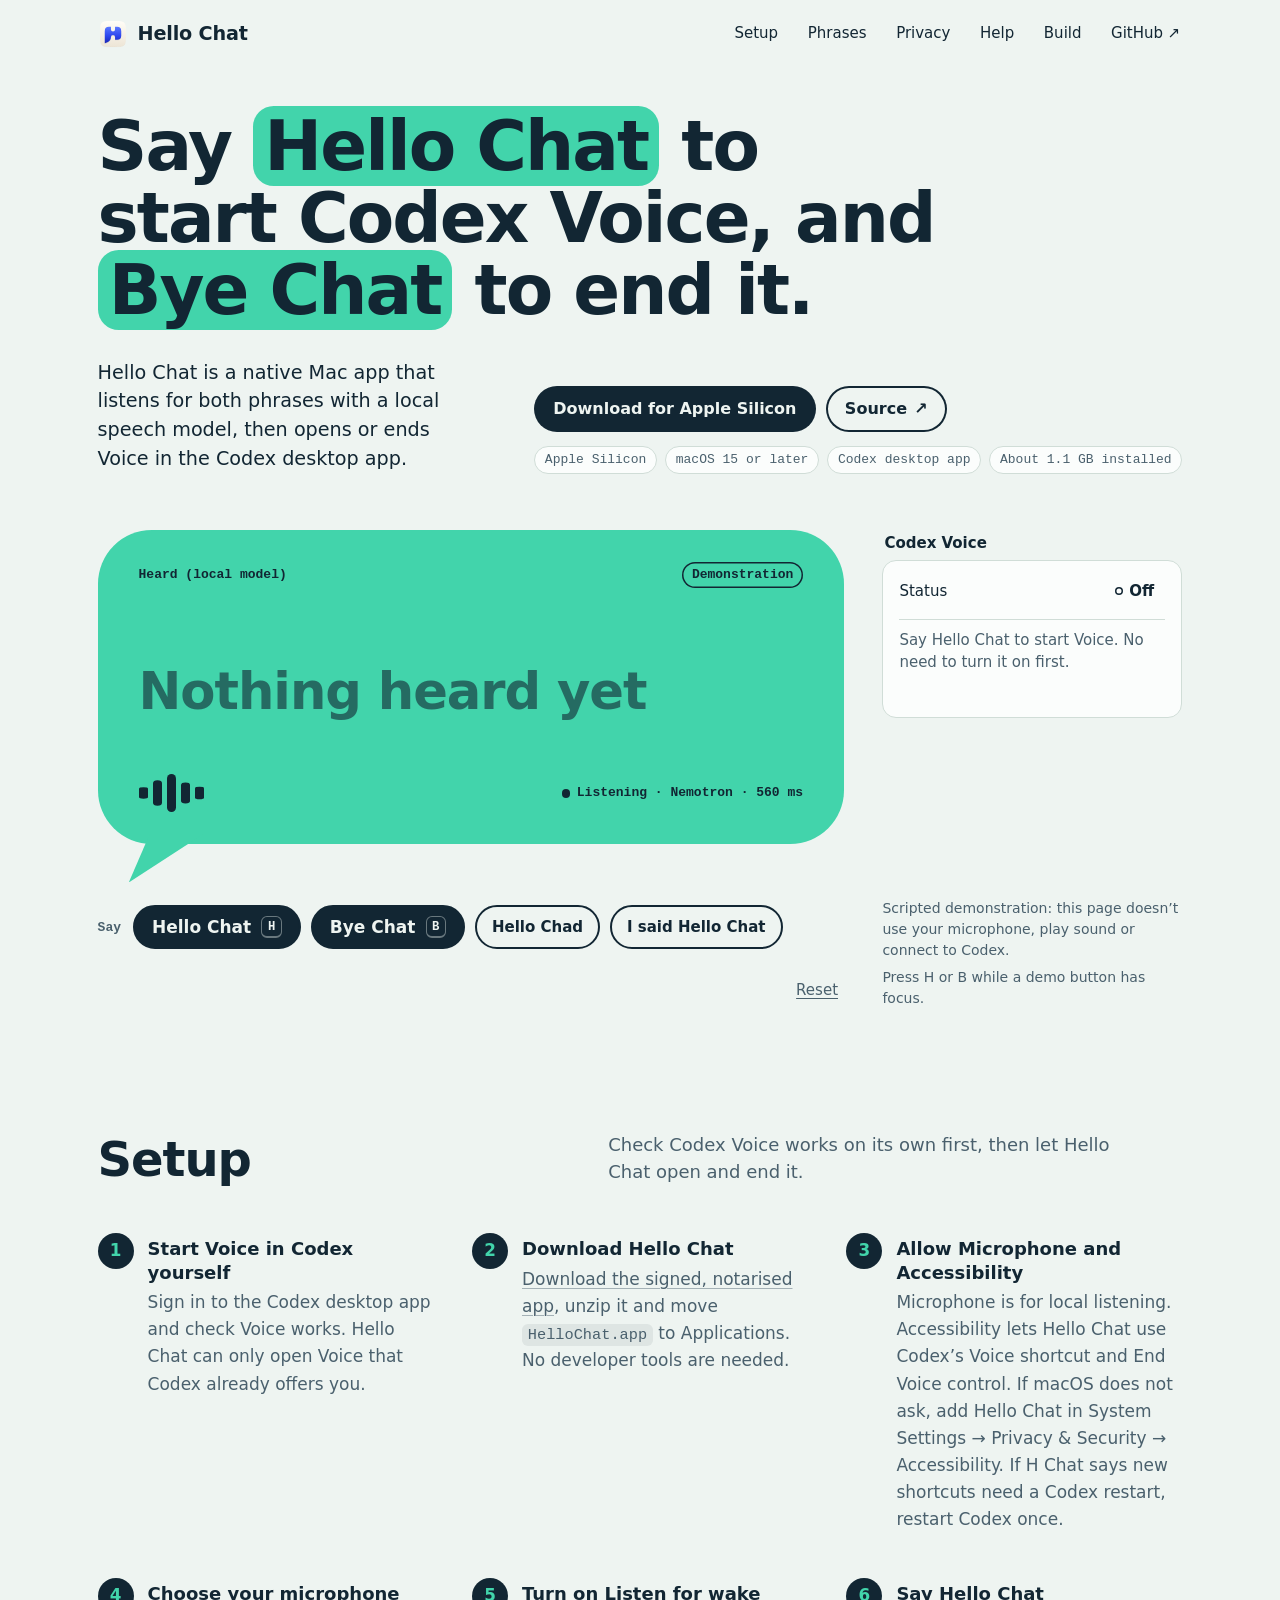
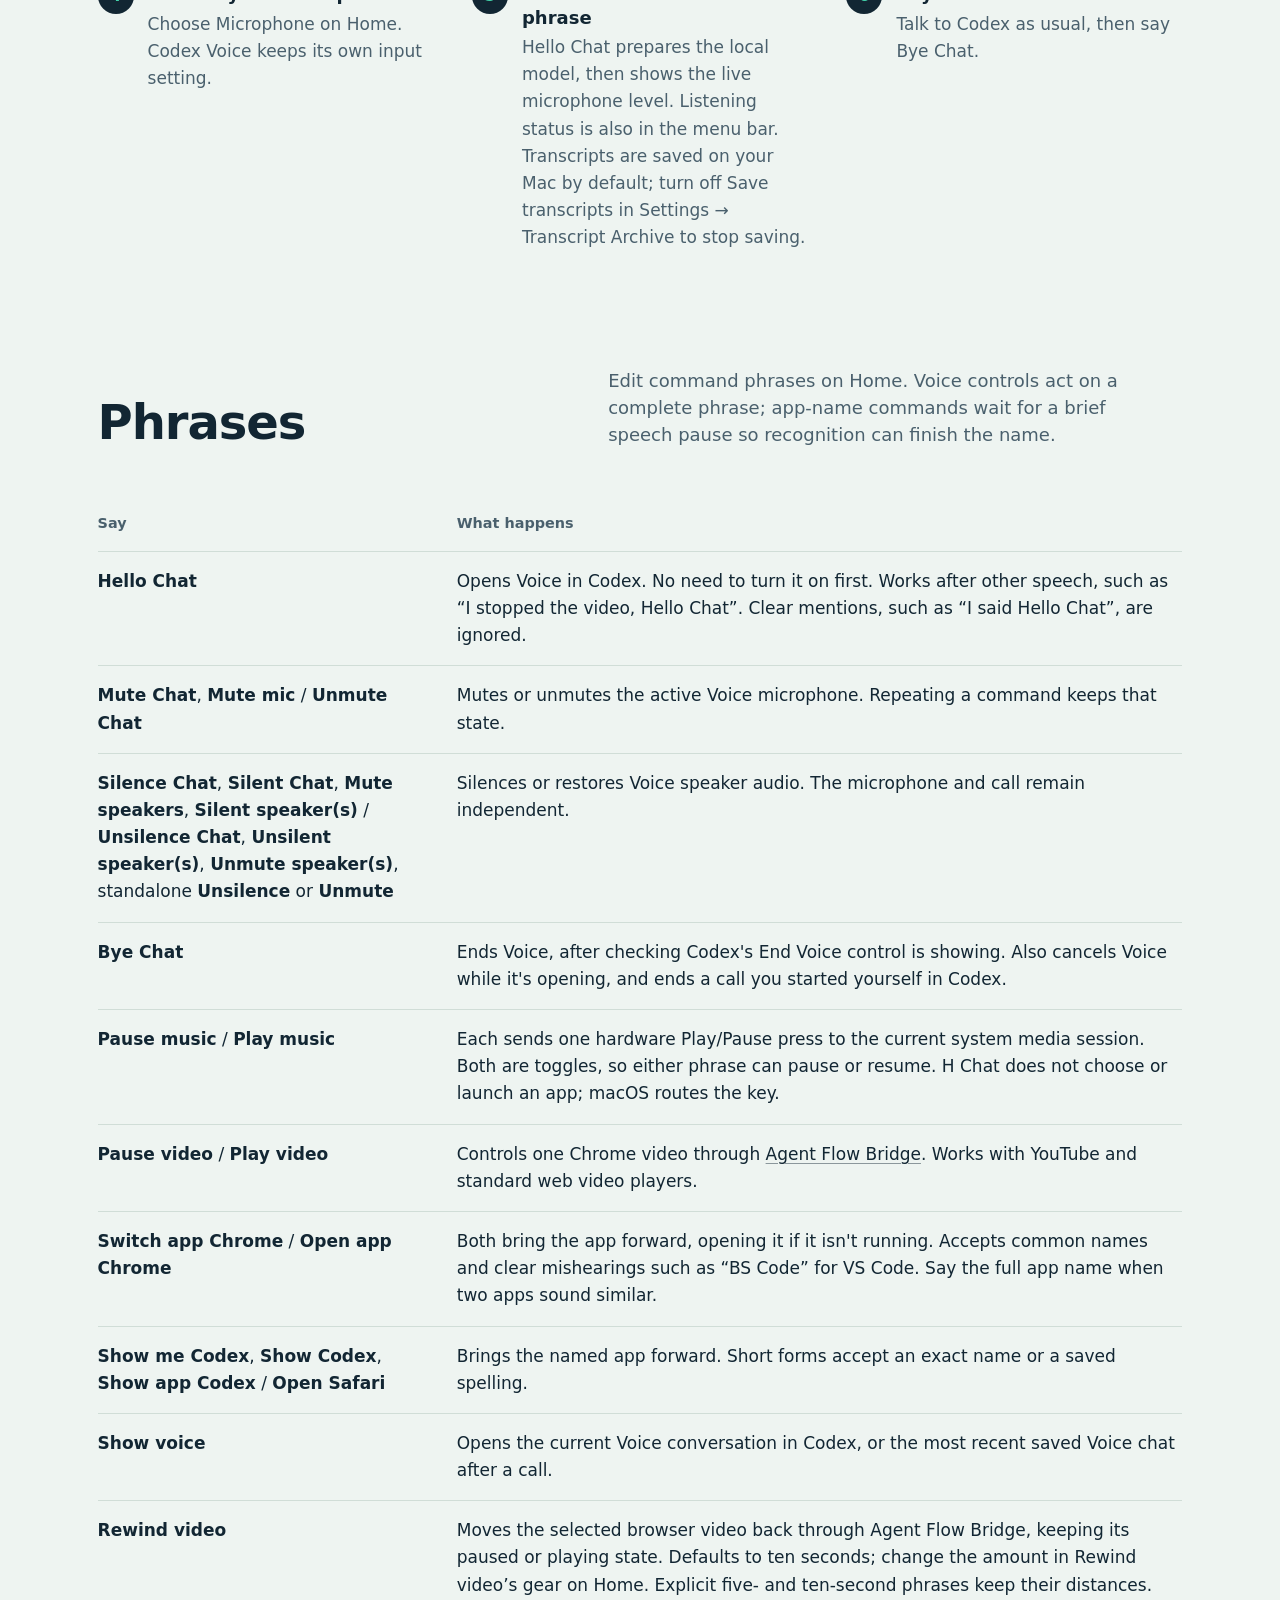
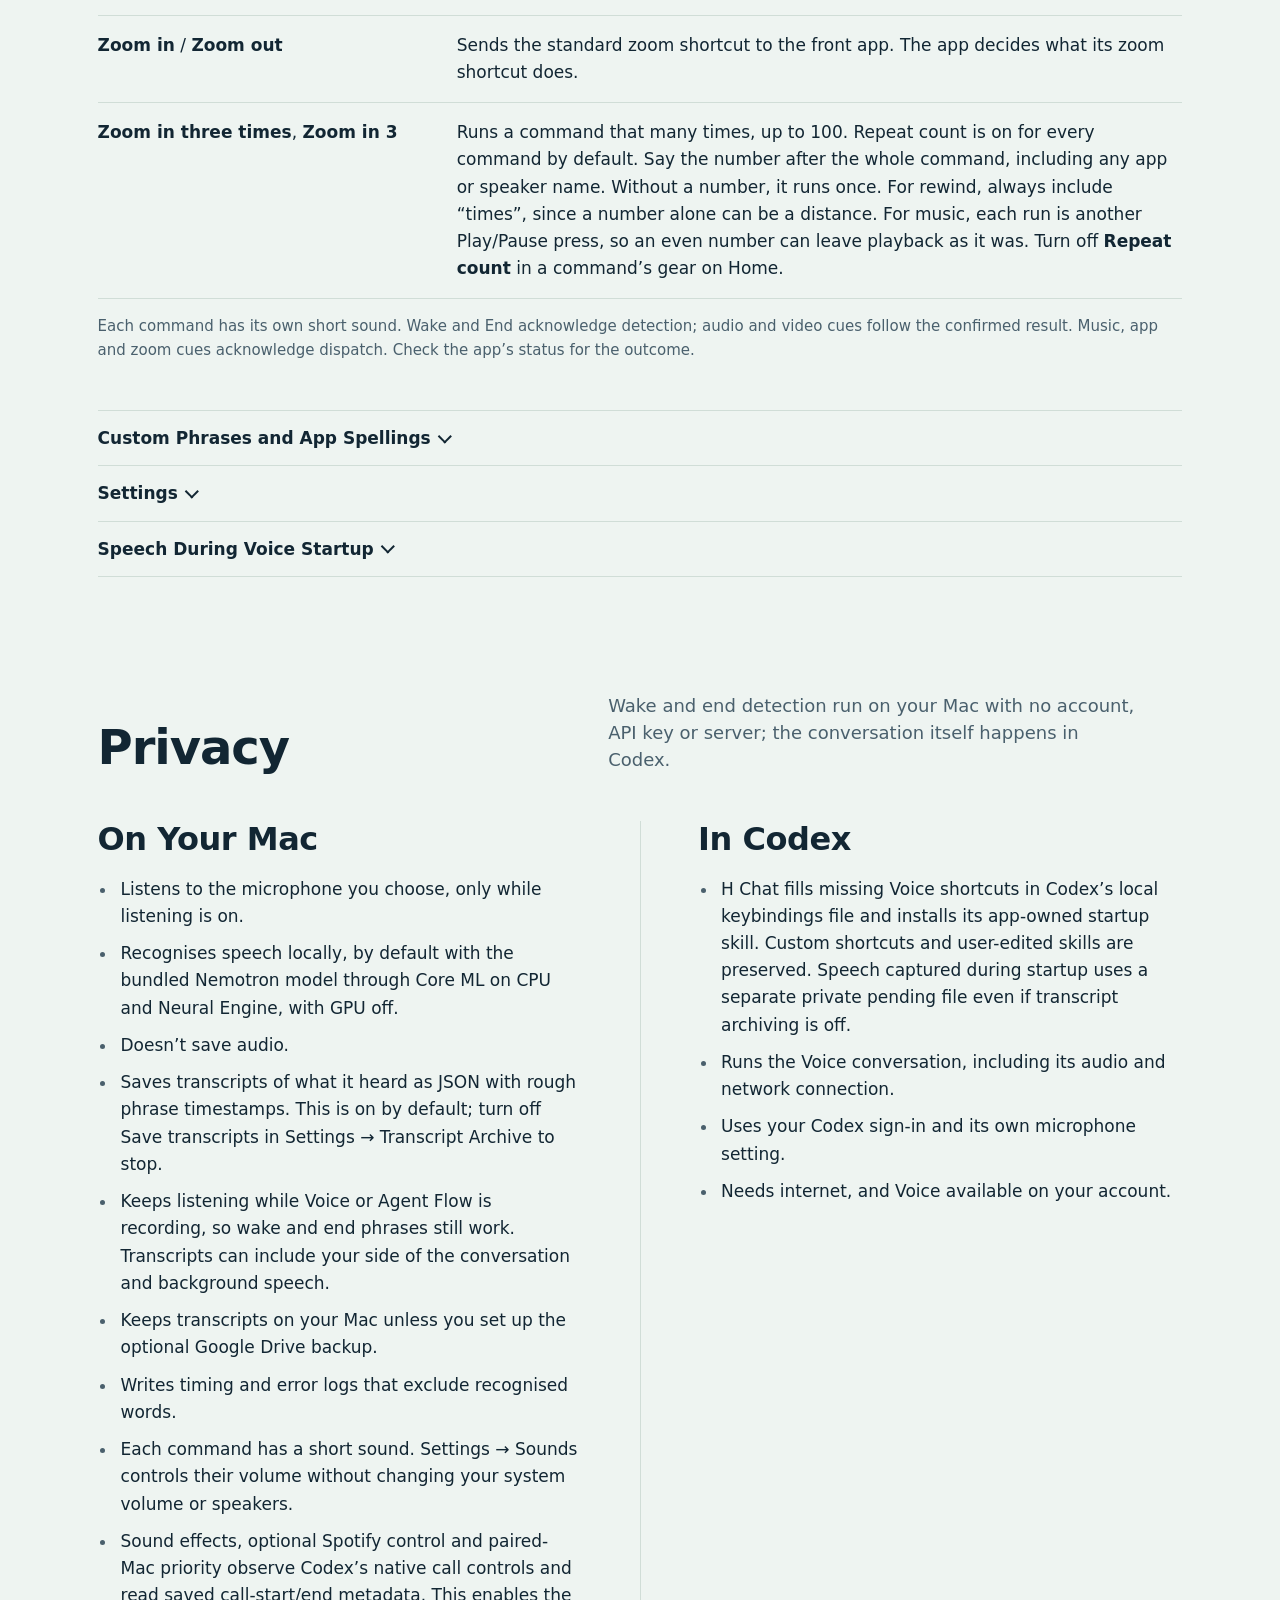
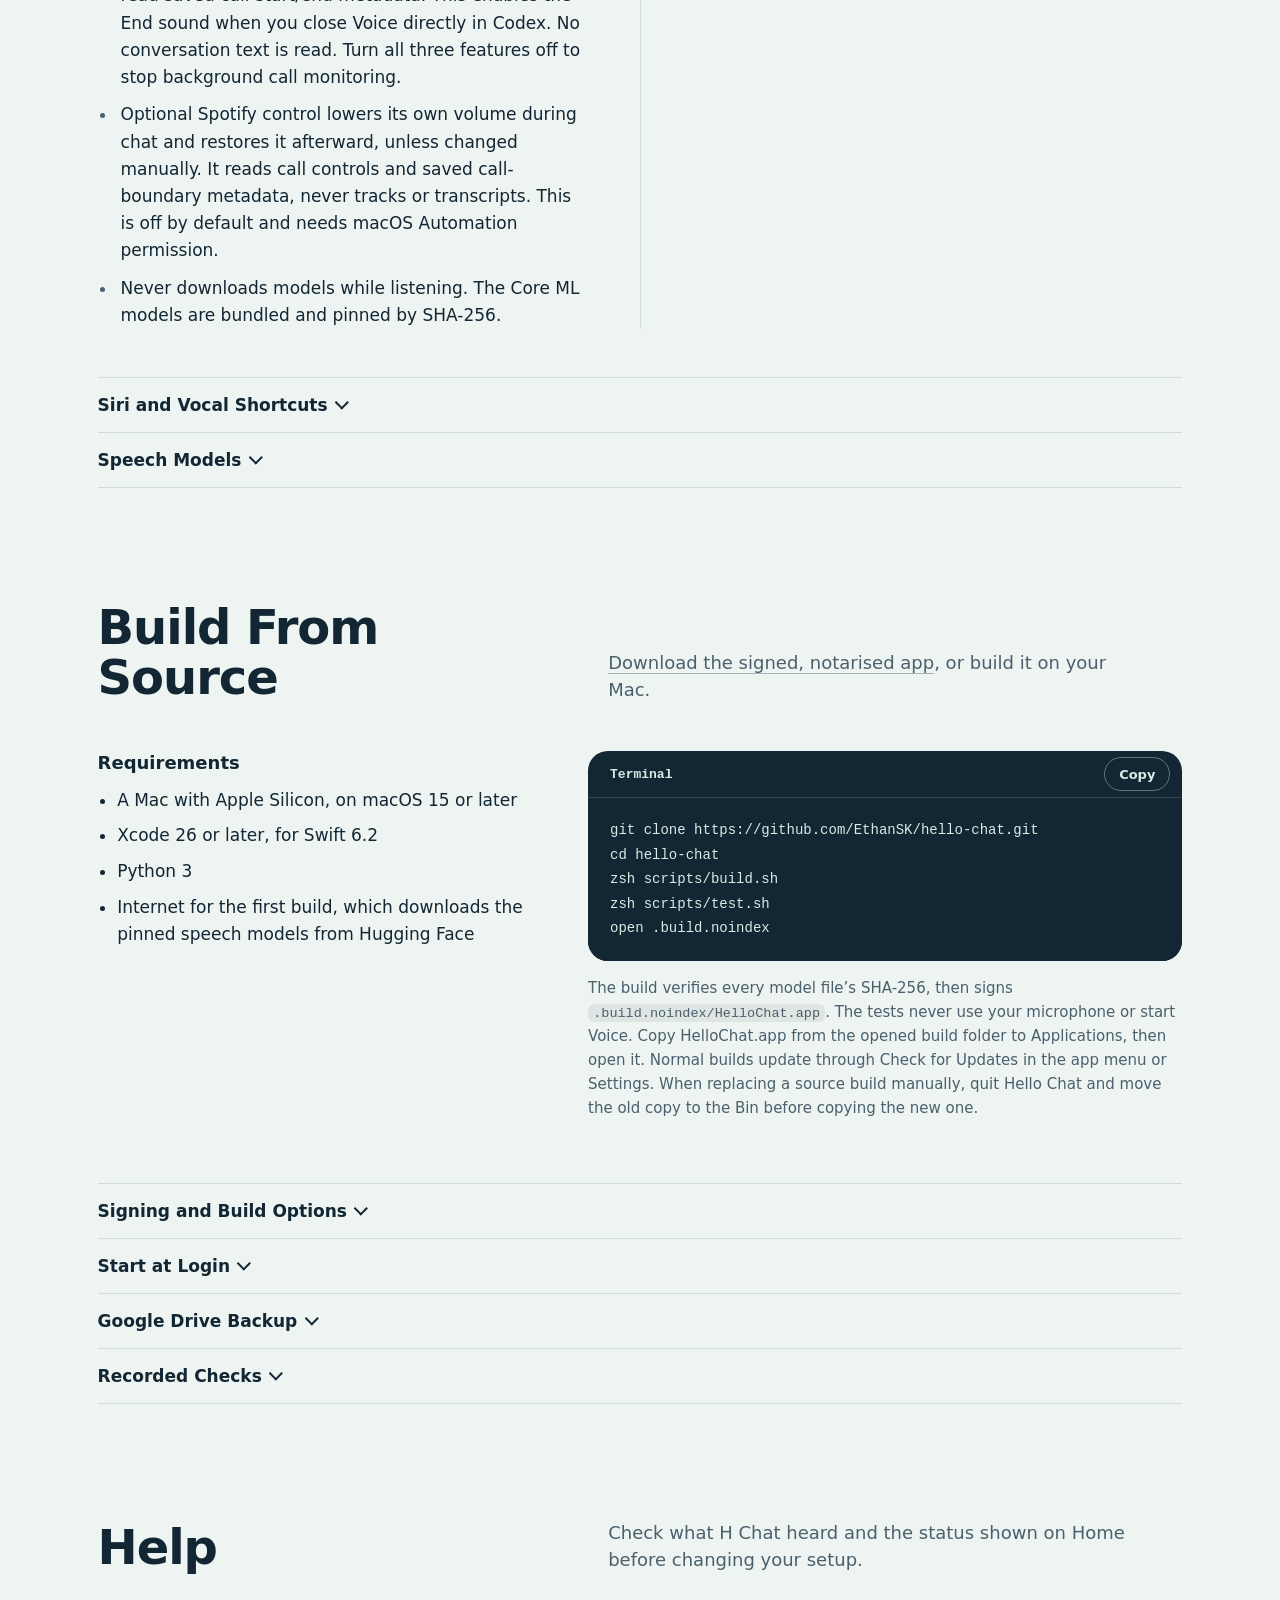
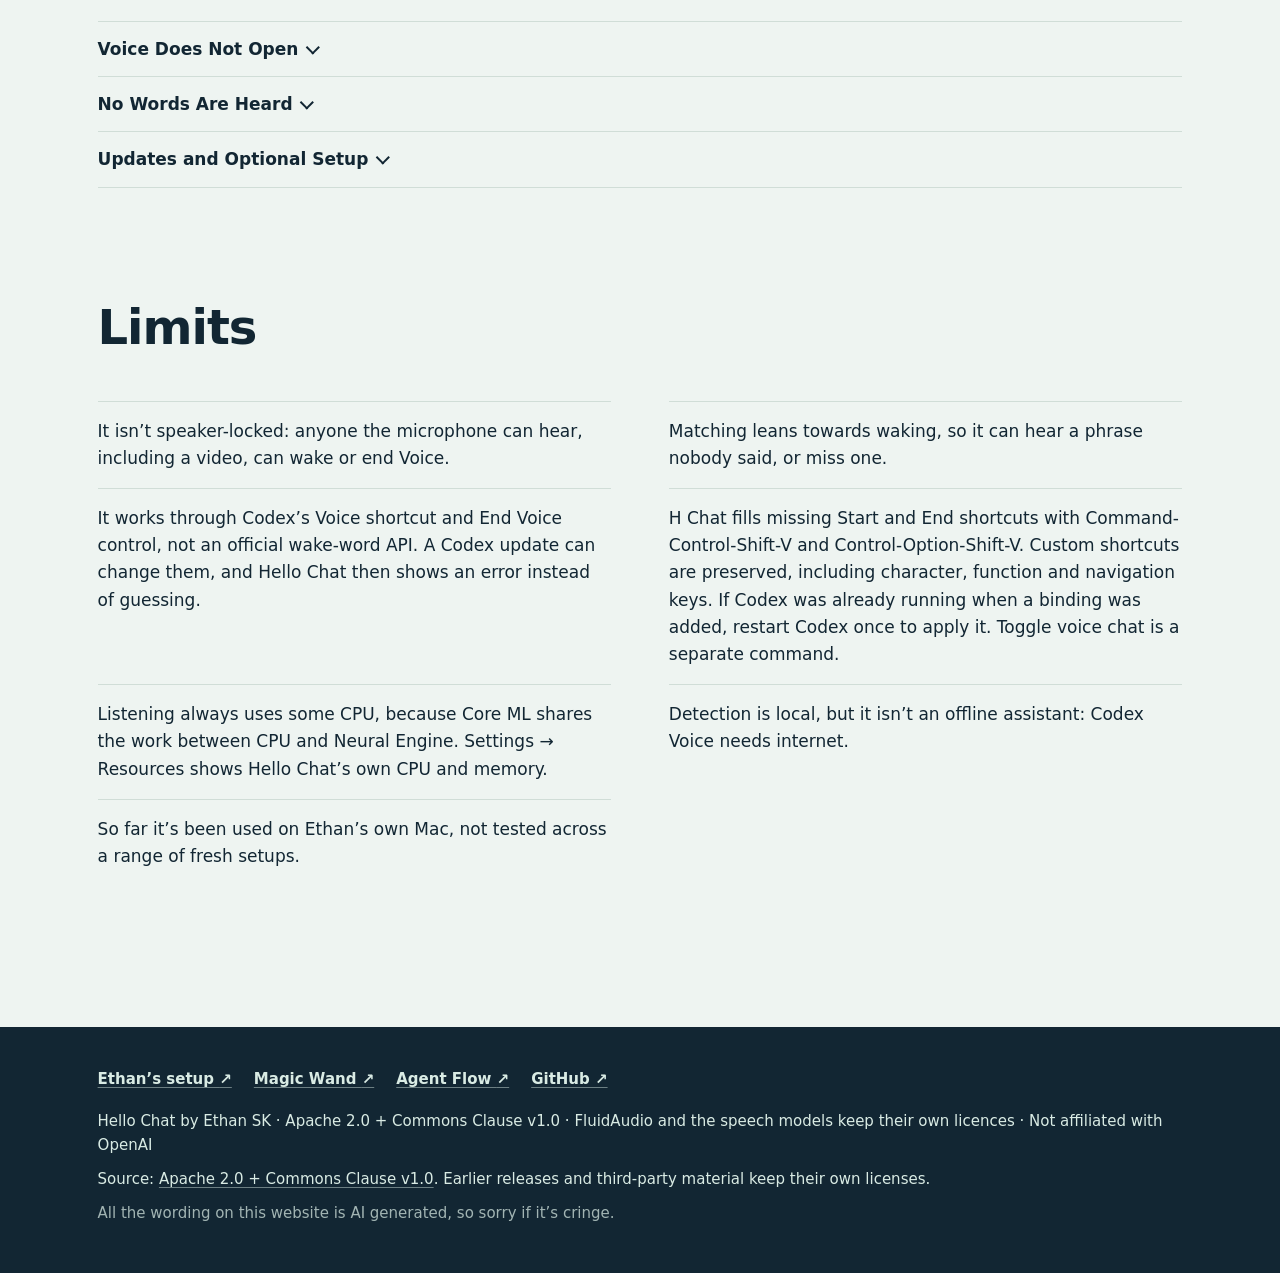
==== commit c169658e: "Add explicit Voice speaker restore phrases" ====
--- a/docs/index.html
+++ b/docs/index.html
@@ -156,7 +156,7 @@
 <div class="reference-scroll"><table class="reference-table"><thead><tr><th scope="col">Say</th><th scope="col">What happens</th></tr></thead><tbody>
 <tr><td><strong>Hello Chat</strong></td><td>Opens Voice in Codex. No need to turn it on first. Works after other speech, such as “I stopped the video, Hello Chat”. Clear mentions, such as “I said Hello Chat”, are ignored.</td></tr>
 <tr><td><strong>Mute Chat</strong>, <strong>Mute mic</strong> / <strong>Unmute Chat</strong></td><td>Mutes or unmutes the active Voice microphone. Repeating a command keeps that state.</td></tr>
-<tr><td><strong>Silent Chat</strong>, <strong>Mute speakers</strong>, <strong>Silent speaker(s)</strong> / <strong>Unsilence Chat</strong>, <strong>Unsilent speaker(s)</strong></td><td>Silences or restores Voice speaker audio. The microphone and call remain independent.</td></tr>
+<tr><td><strong>Silence Chat</strong>, <strong>Silent Chat</strong>, <strong>Mute speakers</strong>, <strong>Silent speaker(s)</strong> / <strong>Unsilence Chat</strong>, <strong>Unsilent speaker(s)</strong>, <strong>Unmute speaker(s)</strong>, standalone <strong>Unsilence</strong> or <strong>Unmute</strong></td><td>Silences or restores Voice speaker audio. The microphone and call remain independent.</td></tr>
 <tr><td><strong>Bye Chat</strong></td><td>Ends Voice, after checking Codex&#x27;s End Voice control is showing. Also cancels Voice while it&#x27;s opening, and ends a call you started yourself in Codex.</td></tr>
 <tr><td><strong>Pause music</strong> / <strong>Play music</strong></td><td>Each sends one hardware Play/Pause press to the current system media session. Both are toggles, so either phrase can pause or resume. H Chat does not choose or launch an app; macOS routes the key.</td></tr>
 <tr><td><strong>Pause video</strong> / <strong>Play video</strong></td><td>Controls one Chrome video through <a href="https://github.com/EthanSK/AgentFlow/tree/main/companions/youtube-bridge#install">Agent Flow Bridge</a>. Works with YouTube and standard web video players.</td></tr>
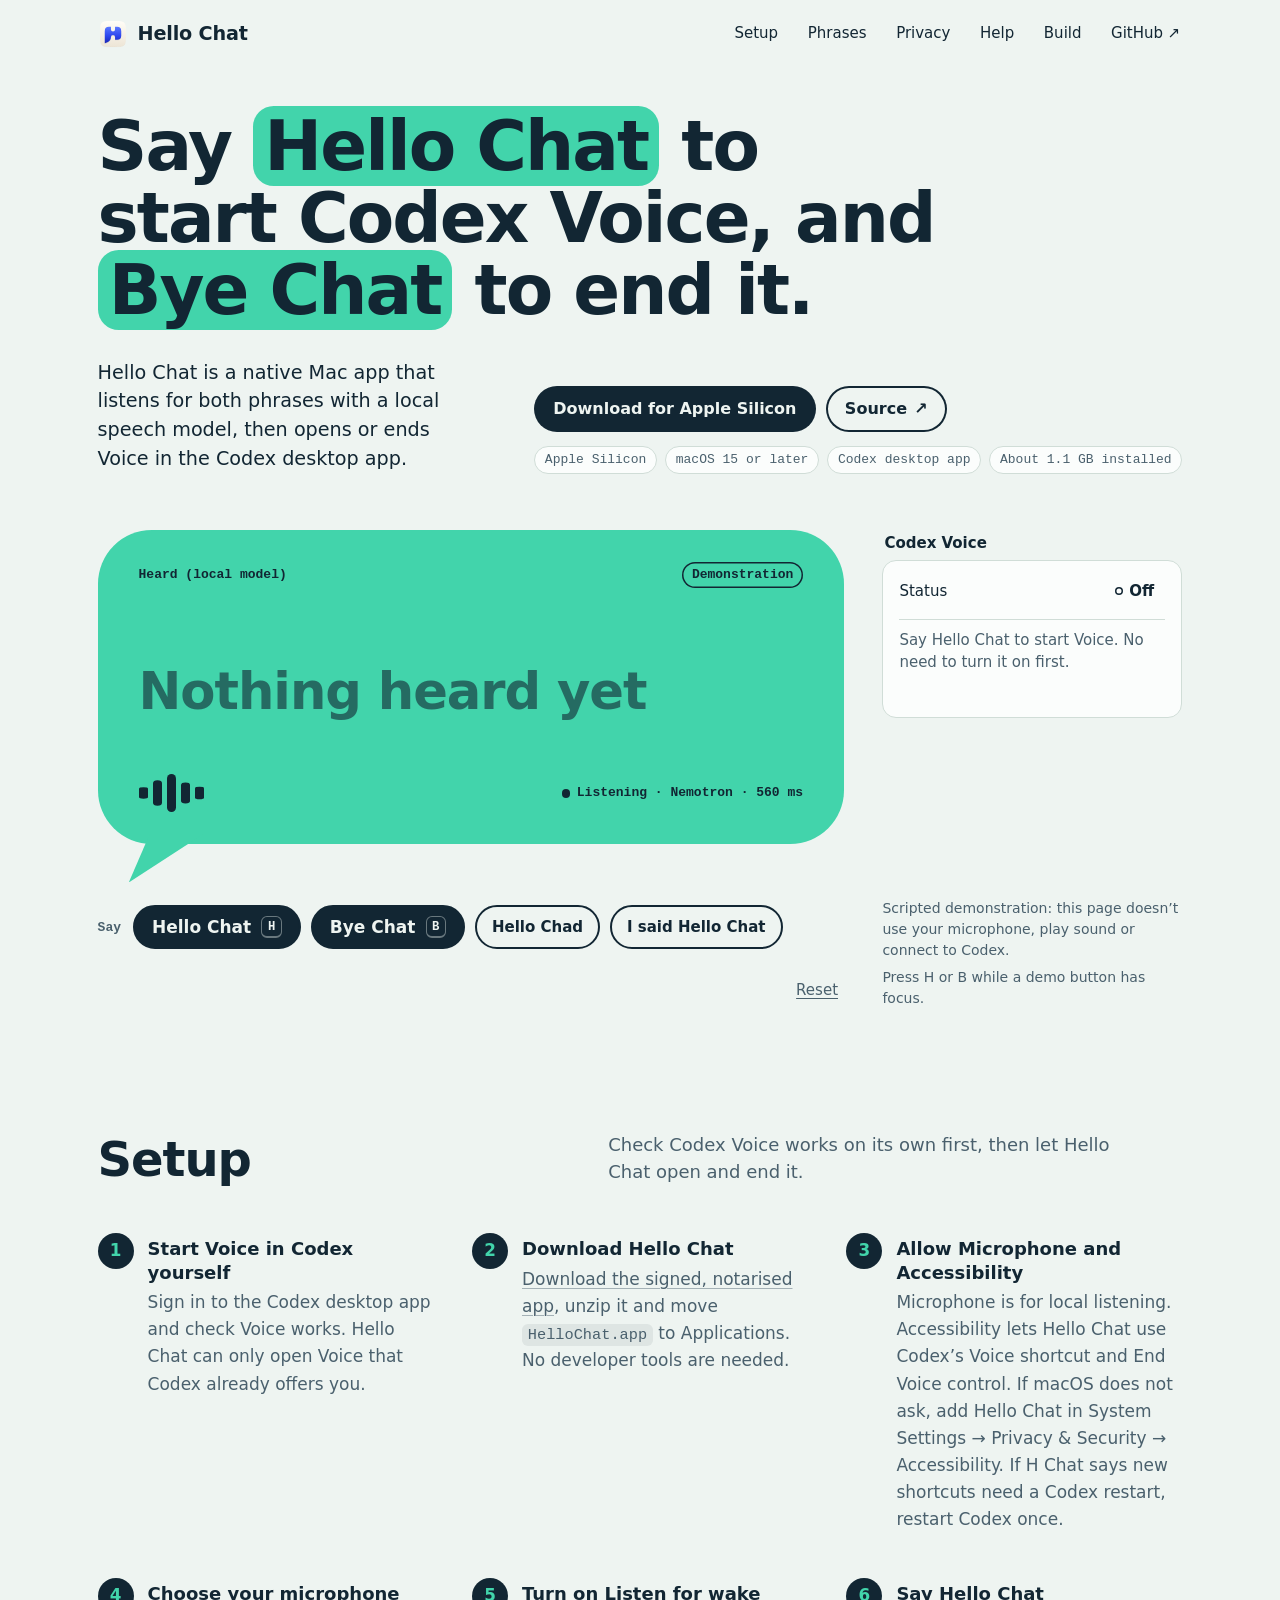
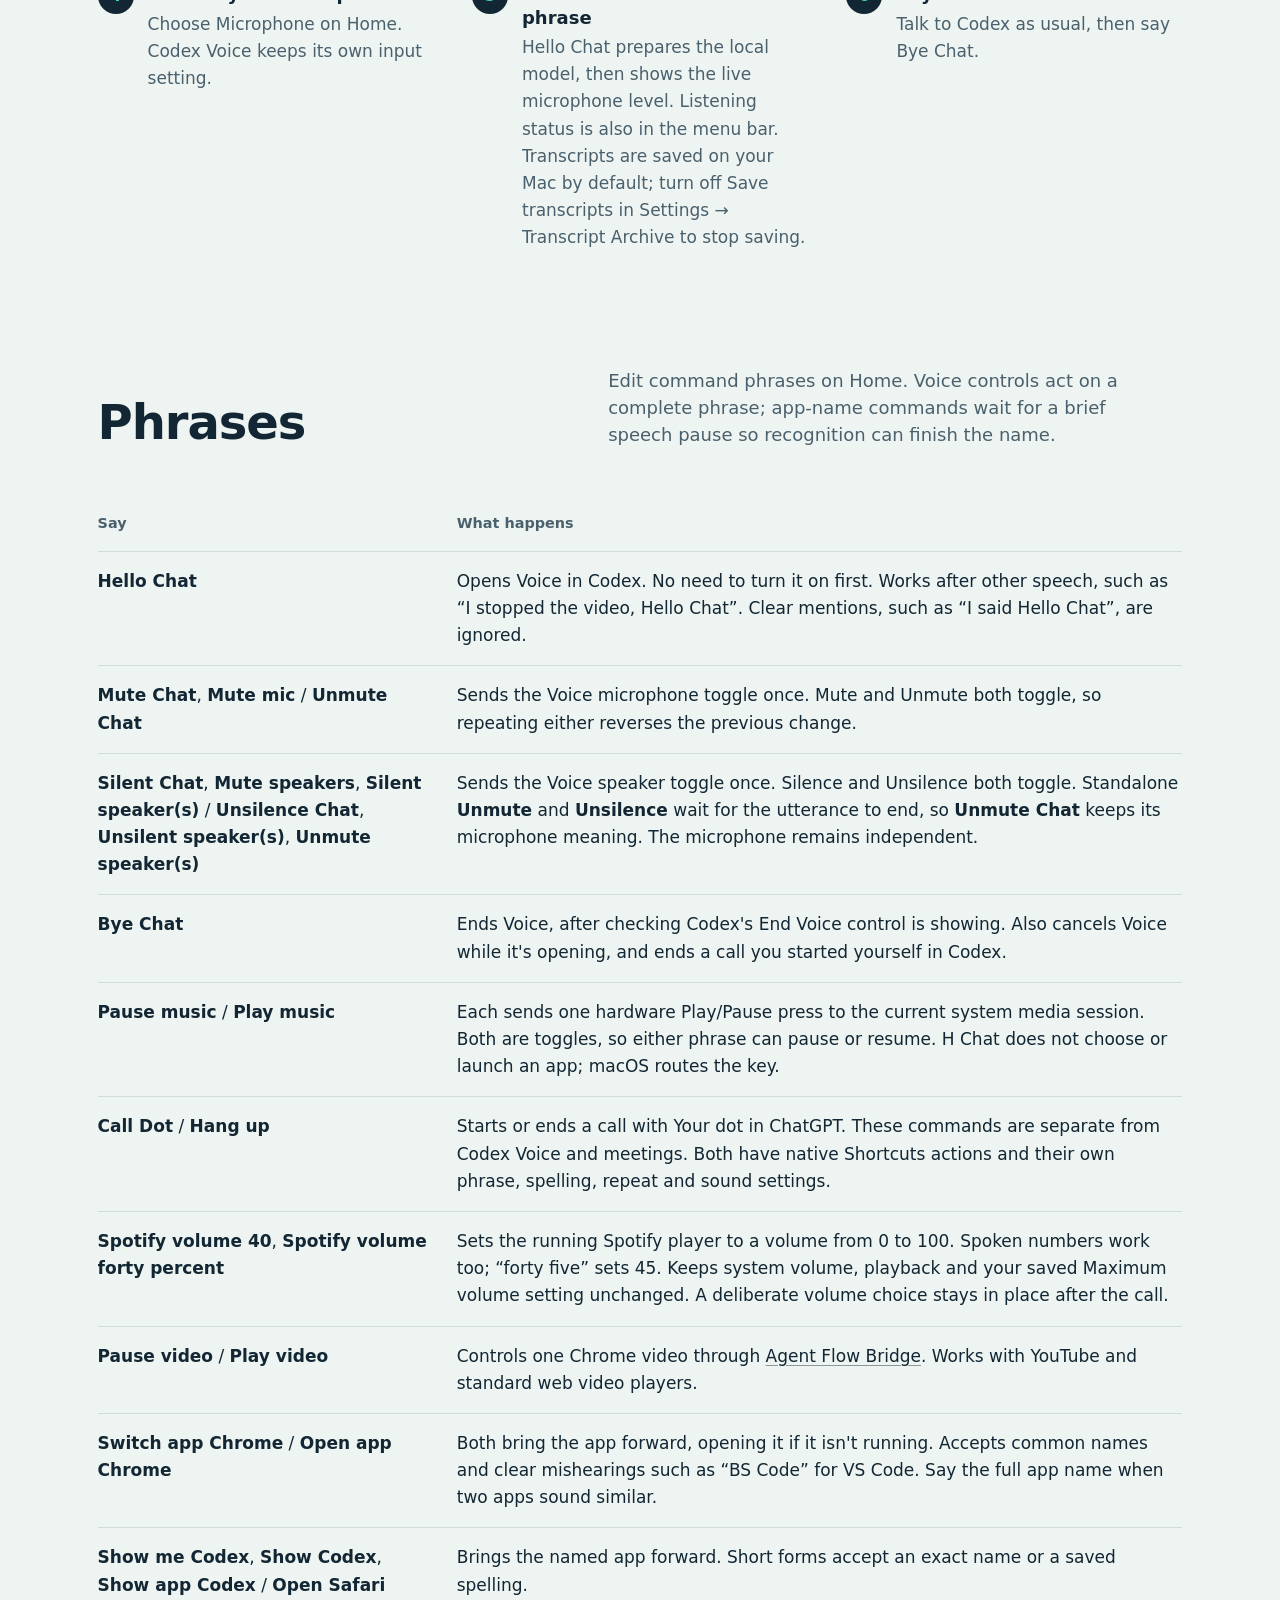
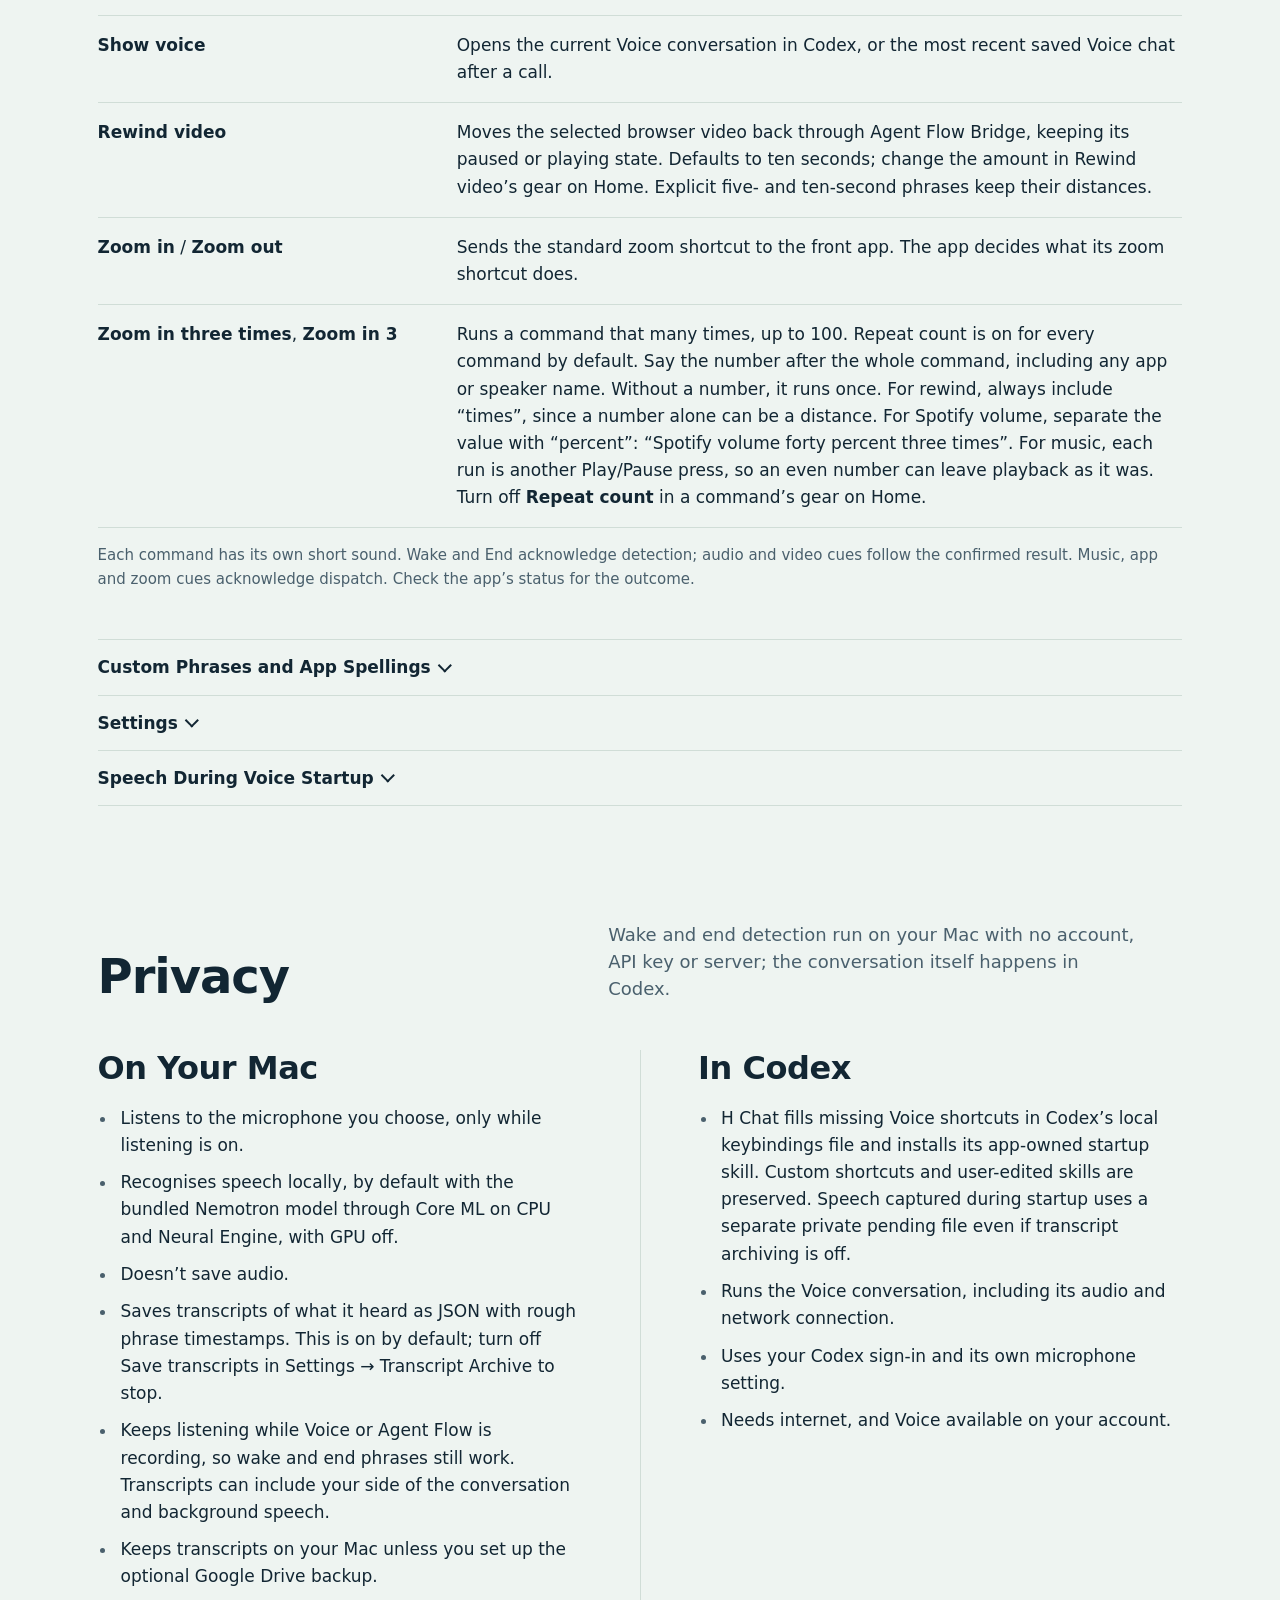
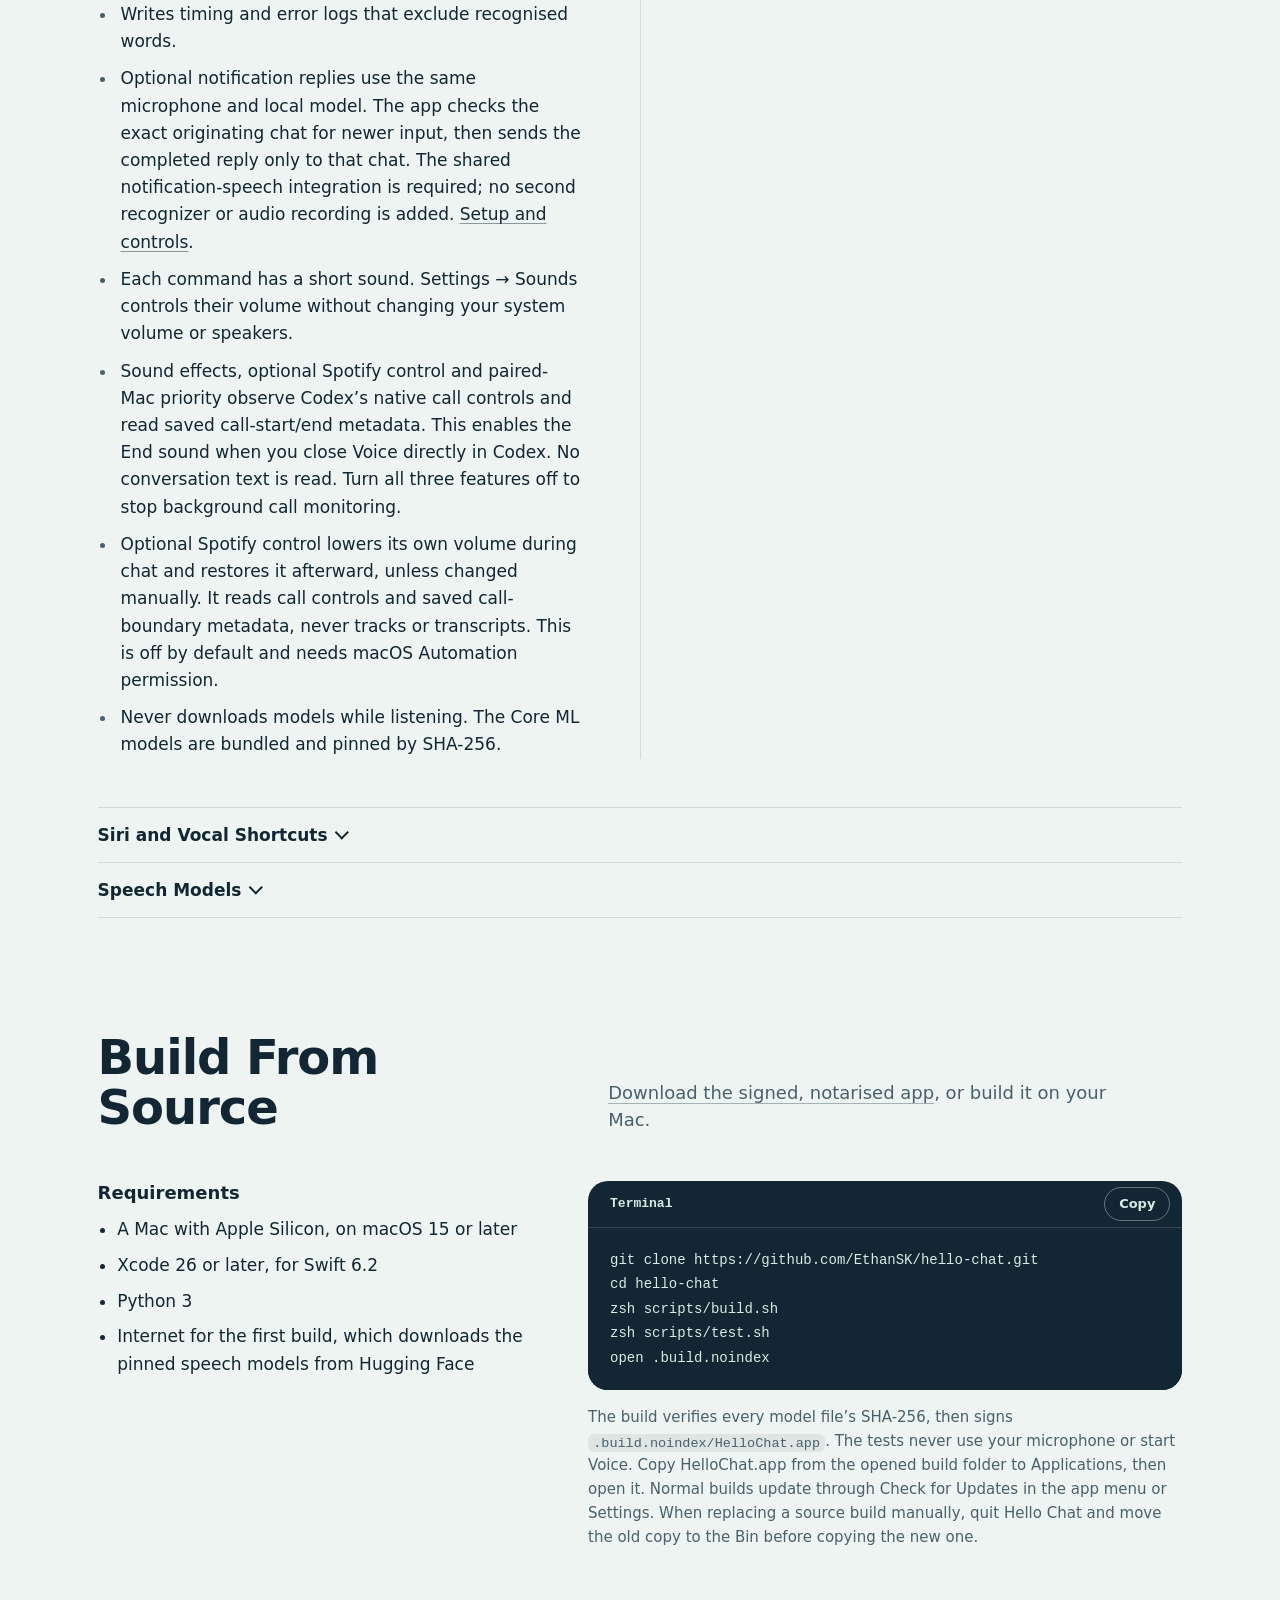
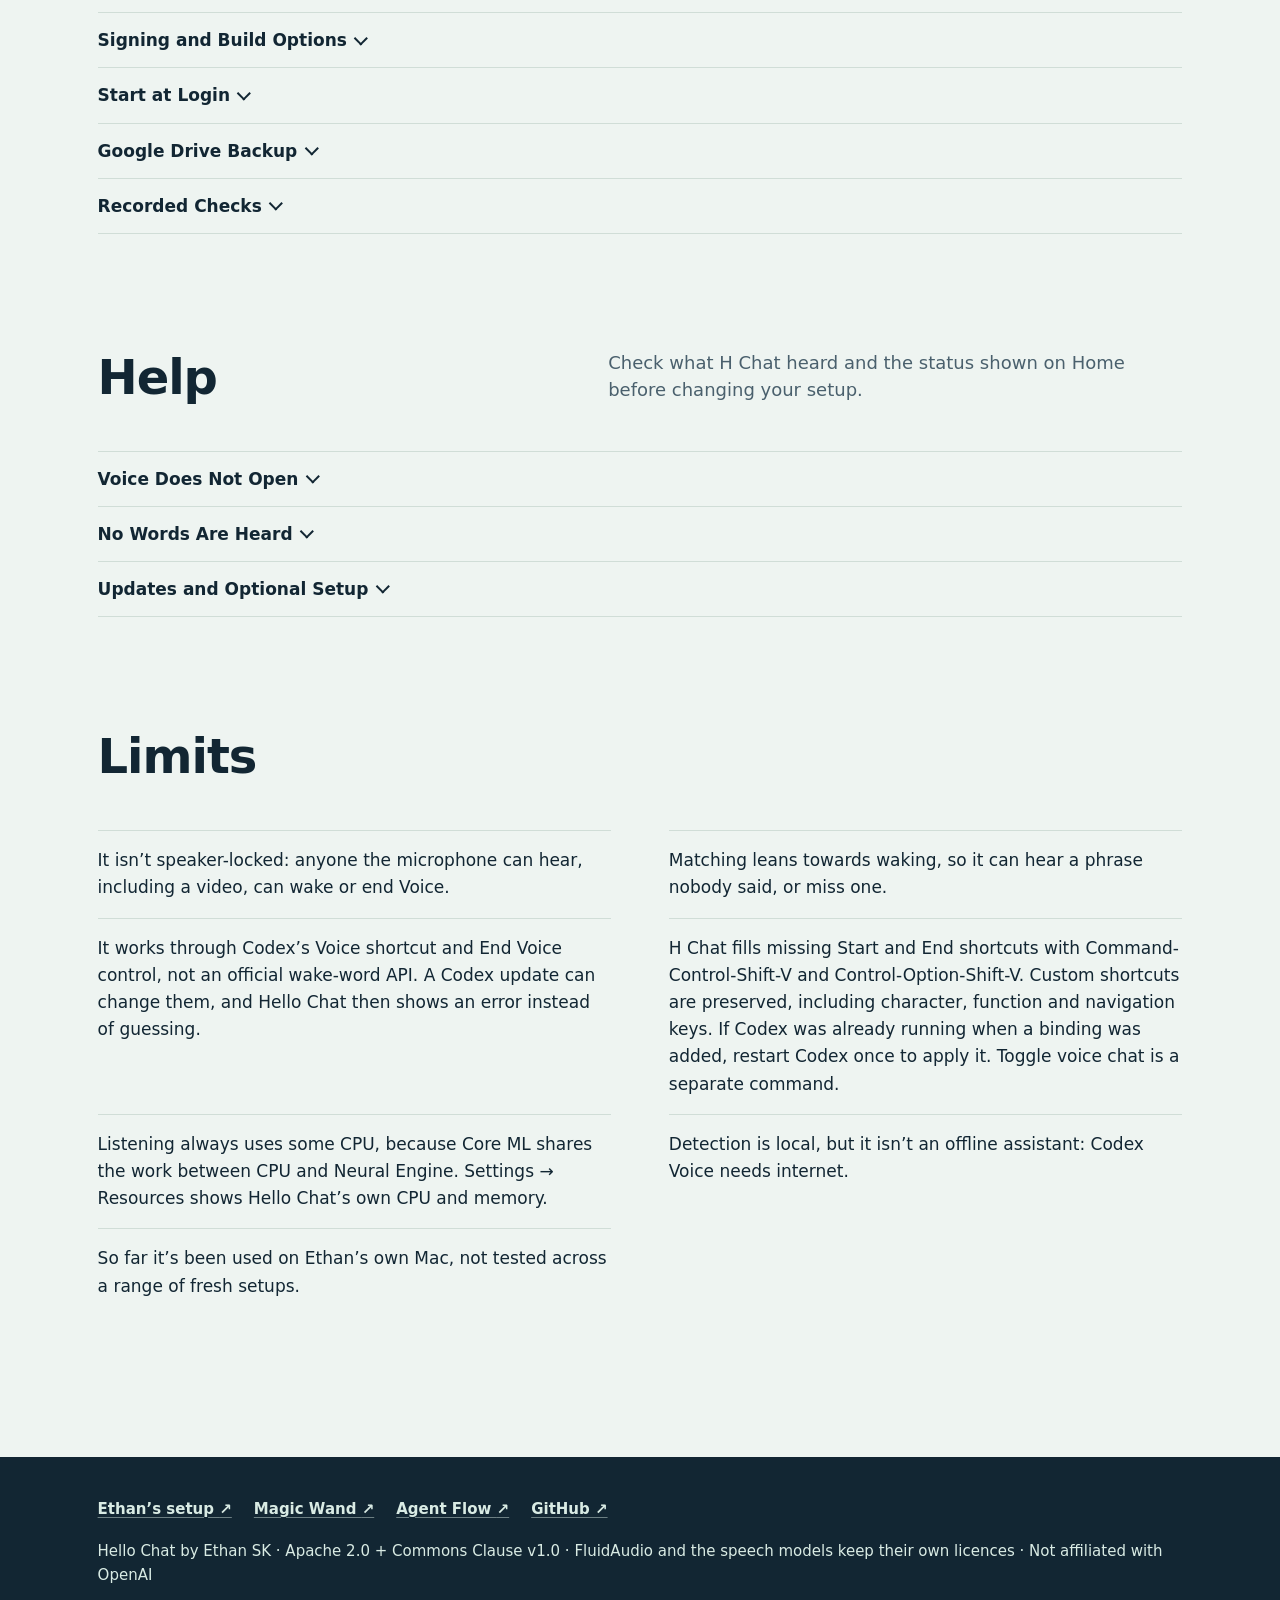
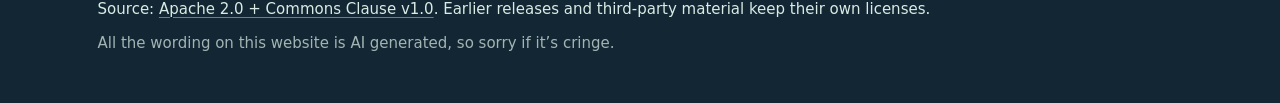
==== commit 2a5848c5: "Add shared-listener notification replies and preserve speaker restore matching" ====
--- a/docs/index.html
+++ b/docs/index.html
@@ -155,24 +155,26 @@
       <!-- README:commands:start -->
 <div class="reference-scroll"><table class="reference-table"><thead><tr><th scope="col">Say</th><th scope="col">What happens</th></tr></thead><tbody>
 <tr><td><strong>Hello Chat</strong></td><td>Opens Voice in Codex. No need to turn it on first. Works after other speech, such as “I stopped the video, Hello Chat”. Clear mentions, such as “I said Hello Chat”, are ignored.</td></tr>
-<tr><td><strong>Mute Chat</strong>, <strong>Mute mic</strong> / <strong>Unmute Chat</strong></td><td>Mutes or unmutes the active Voice microphone. Repeating a command keeps that state.</td></tr>
-<tr><td><strong>Silence Chat</strong>, <strong>Silent Chat</strong>, <strong>Mute speakers</strong>, <strong>Silent speaker(s)</strong> / <strong>Unsilence Chat</strong>, <strong>Unsilent speaker(s)</strong>, <strong>Unmute speaker(s)</strong>, standalone <strong>Unsilence</strong> or <strong>Unmute</strong></td><td>Silences or restores Voice speaker audio. The microphone and call remain independent.</td></tr>
+<tr><td><strong>Mute Chat</strong>, <strong>Mute mic</strong> / <strong>Unmute Chat</strong></td><td>Sends the Voice microphone toggle once. Mute and Unmute both toggle, so repeating either reverses the previous change.</td></tr>
+<tr><td><strong>Silent Chat</strong>, <strong>Mute speakers</strong>, <strong>Silent speaker(s)</strong> / <strong>Unsilence Chat</strong>, <strong>Unsilent speaker(s)</strong>, <strong>Unmute speaker(s)</strong></td><td>Sends the Voice speaker toggle once. Silence and Unsilence both toggle. Standalone <strong>Unmute</strong> and <strong>Unsilence</strong> wait for the utterance to end, so <strong>Unmute Chat</strong> keeps its microphone meaning. The microphone remains independent.</td></tr>
 <tr><td><strong>Bye Chat</strong></td><td>Ends Voice, after checking Codex&#x27;s End Voice control is showing. Also cancels Voice while it&#x27;s opening, and ends a call you started yourself in Codex.</td></tr>
 <tr><td><strong>Pause music</strong> / <strong>Play music</strong></td><td>Each sends one hardware Play/Pause press to the current system media session. Both are toggles, so either phrase can pause or resume. H Chat does not choose or launch an app; macOS routes the key.</td></tr>
+<tr><td><strong>Call Dot</strong> / <strong>Hang up</strong></td><td>Starts or ends a call with Your dot in ChatGPT. These commands are separate from Codex Voice and meetings. Both have native Shortcuts actions and their own phrase, spelling, repeat and sound settings.</td></tr>
+<tr><td><strong>Spotify volume 40</strong>, <strong>Spotify volume forty percent</strong></td><td>Sets the running Spotify player to a volume from 0 to 100. Spoken numbers work too; “forty five” sets 45. Keeps system volume, playback and your saved Maximum volume setting unchanged. A deliberate volume choice stays in place after the call.</td></tr>
 <tr><td><strong>Pause video</strong> / <strong>Play video</strong></td><td>Controls one Chrome video through <a href="https://github.com/EthanSK/AgentFlow/tree/main/companions/youtube-bridge#install">Agent Flow Bridge</a>. Works with YouTube and standard web video players.</td></tr>
 <tr><td><strong>Switch app Chrome</strong> / <strong>Open app Chrome</strong></td><td>Both bring the app forward, opening it if it isn&#x27;t running. Accepts common names and clear mishearings such as “BS Code” for VS Code. Say the full app name when two apps sound similar.</td></tr>
 <tr><td><strong>Show me Codex</strong>, <strong>Show Codex</strong>, <strong>Show app Codex</strong> / <strong>Open Safari</strong></td><td>Brings the named app forward. Short forms accept an exact name or a saved spelling.</td></tr>
 <tr><td><strong>Show voice</strong></td><td>Opens the current Voice conversation in Codex, or the most recent saved Voice chat after a call.</td></tr>
 <tr><td><strong>Rewind video</strong></td><td>Moves the selected browser video back through Agent Flow Bridge, keeping its paused or playing state. Defaults to ten seconds; change the amount in Rewind video’s gear on Home. Explicit five- and ten-second phrases keep their distances.</td></tr>
 <tr><td><strong>Zoom in</strong> / <strong>Zoom out</strong></td><td>Sends the standard zoom shortcut to the front app. The app decides what its zoom shortcut does.</td></tr>
-<tr><td><strong>Zoom in three times</strong>, <strong>Zoom in 3</strong></td><td>Runs a command that many times, up to 100. Repeat count is on for every command by default. Say the number after the whole command, including any app or speaker name. Without a number, it runs once. For rewind, always include “times”, since a number alone can be a distance. For music, each run is another Play/Pause press, so an even number can leave playback as it was. Turn off <strong>Repeat count</strong> in a command’s gear on Home.</td></tr>
+<tr><td><strong>Zoom in three times</strong>, <strong>Zoom in 3</strong></td><td>Runs a command that many times, up to 100. Repeat count is on for every command by default. Say the number after the whole command, including any app or speaker name. Without a number, it runs once. For rewind, always include “times”, since a number alone can be a distance. For Spotify volume, separate the value with “percent”: “Spotify volume forty percent three times”. For music, each run is another Play/Pause press, so an even number can leave playback as it was. Turn off <strong>Repeat count</strong> in a command’s gear on Home.</td></tr>
 </tbody></table></div>
 <!-- README:commands:end -->
       <p class="fine">Each command has its own short sound. Wake and End acknowledge detection; audio and video cues follow the confirmed result. Music, app and zoom cues acknowledge dispatch. Check the app’s status for the outcome.</p>
       <details class="more">
         <summary>Custom Phrases and App Spellings</summary>
         <div class="more-body">
-          <p>Each command’s Phrases button on Home opens its triggers, with recognized spellings or an exact-only label beside each one. Default phrases have a labelled Edit spellings button. App spellings is inside App prefixes. <a href="https://github.com/EthanSK/hello-chat#in-the-app">Read the in-app editing guide</a>.</p>
+          <p>Each command’s gear on Home opens its settings and spellings. App spellings is inside Switch app. <a href="https://github.com/EthanSK/hello-chat#in-the-app">Read the in-app editing guide</a>.</p>
           <p>For conversation about the app, use H Chat and B Chat. They are discussion names, not extra commands. Anyone or anything the microphone hears can still issue a real command.</p>
         </div>
       </details>
@@ -182,6 +184,7 @@
           <p>Open Settings with the gear button or Command-comma. Resize either window normally; View → Zoom In, Zoom Out and Actual Size control the interface size.</p>
 <!-- README:settings:start -->
 <div class="reference-scroll"><table class="reference-table"><thead><tr><th scope="col">Section</th><th scope="col">Contents</th></tr></thead><tbody>
+<tr><td>Notification Replies</td><td>Optional spoken replies after Codex notifications. <strong>Enabled</strong>, <strong>Cancel after silence (seconds)</strong> and <strong>Maximum reply (seconds)</strong> use the existing speech model and microphone.</td></tr>
 <tr><td>Automatic Listening</td><td><strong>Listen automatically when docked</strong>, off by default. Starts listening 2 minutes after connecting power and an external display. Unplug either to stop automatic listening. Turning listening on yourself works with any display setup and stays on across restarts.</td></tr>
 <tr><td>Recognition</td><td><strong>Alternate spellings for default phrases</strong> and <strong>Check speech recognition</strong>. Phrase and microphone editors are on Home.</td></tr>
 <tr><td>Resources</td><td>Hello Chat&#x27;s own CPU and memory, and Core ML&#x27;s estimated encoder placement.</td></tr>
@@ -220,6 +223,7 @@
             <li>Keeps listening while Voice or Agent Flow is recording, so wake and end phrases still work. Transcripts can include your side of the conversation and background speech.</li>
             <li>Keeps transcripts on your Mac unless you set up the optional Google Drive backup.</li>
             <li>Writes timing and error logs that exclude recognised words.</li>
+            <li>Optional notification replies use the same microphone and local model. The app checks the exact originating chat for newer input, then sends the completed reply only to that chat. The shared notification-speech integration is required; no second recognizer or audio recording is added. <a href="https://github.com/EthanSK/hello-chat#notification-replies">Setup and controls</a>.</li>
             <li>Each command has a short sound. Settings → Sounds controls their volume without changing your system volume or speakers.</li>
             <li>Sound effects, optional Spotify control and paired-Mac priority observe Codex’s native call controls and read saved call-start/end metadata. This enables the End sound when you close Voice directly in Codex. No conversation text is read. Turn all three features off to stop background call monitoring.</li>
             <li>Optional Spotify control lowers its own volume during chat and restores it afterward, unless changed manually. It reads call controls and saved call-boundary metadata, never tracks or transcripts. This is off by default and needs macOS Automation permission.</li>
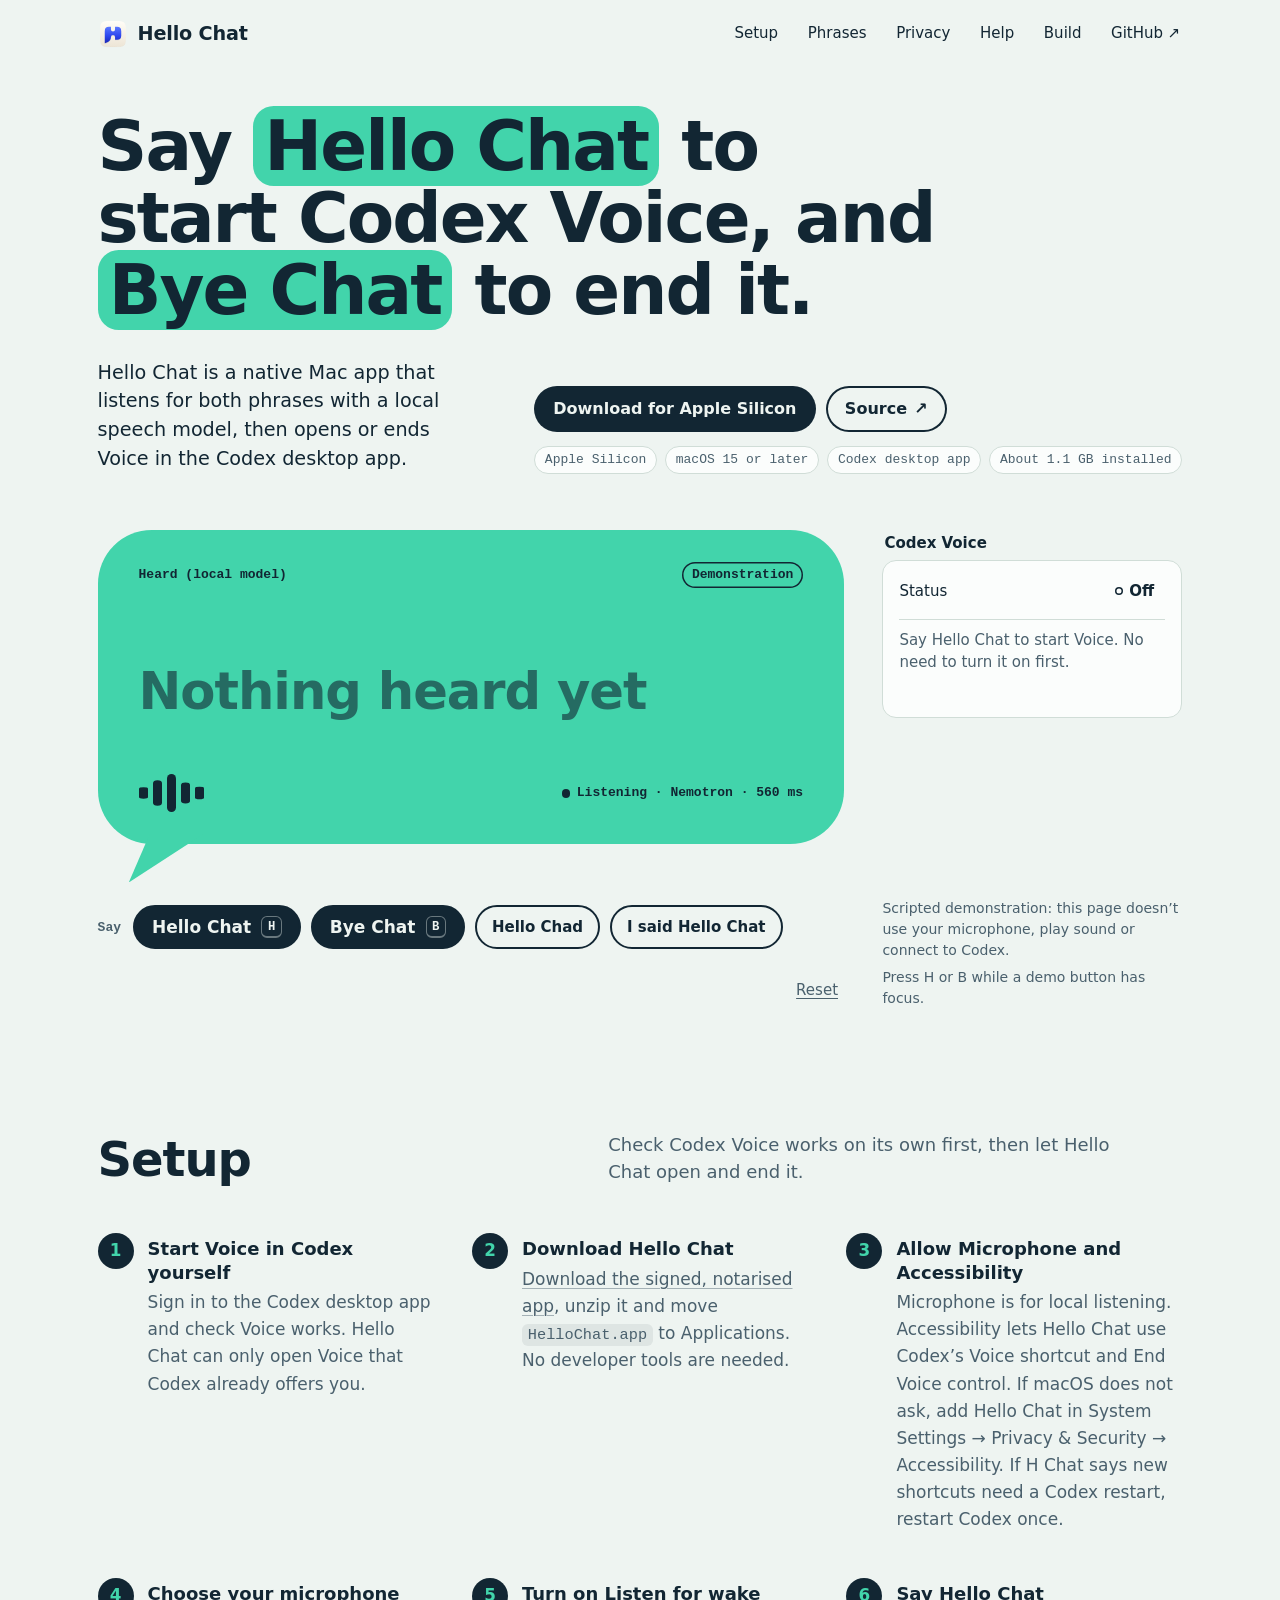
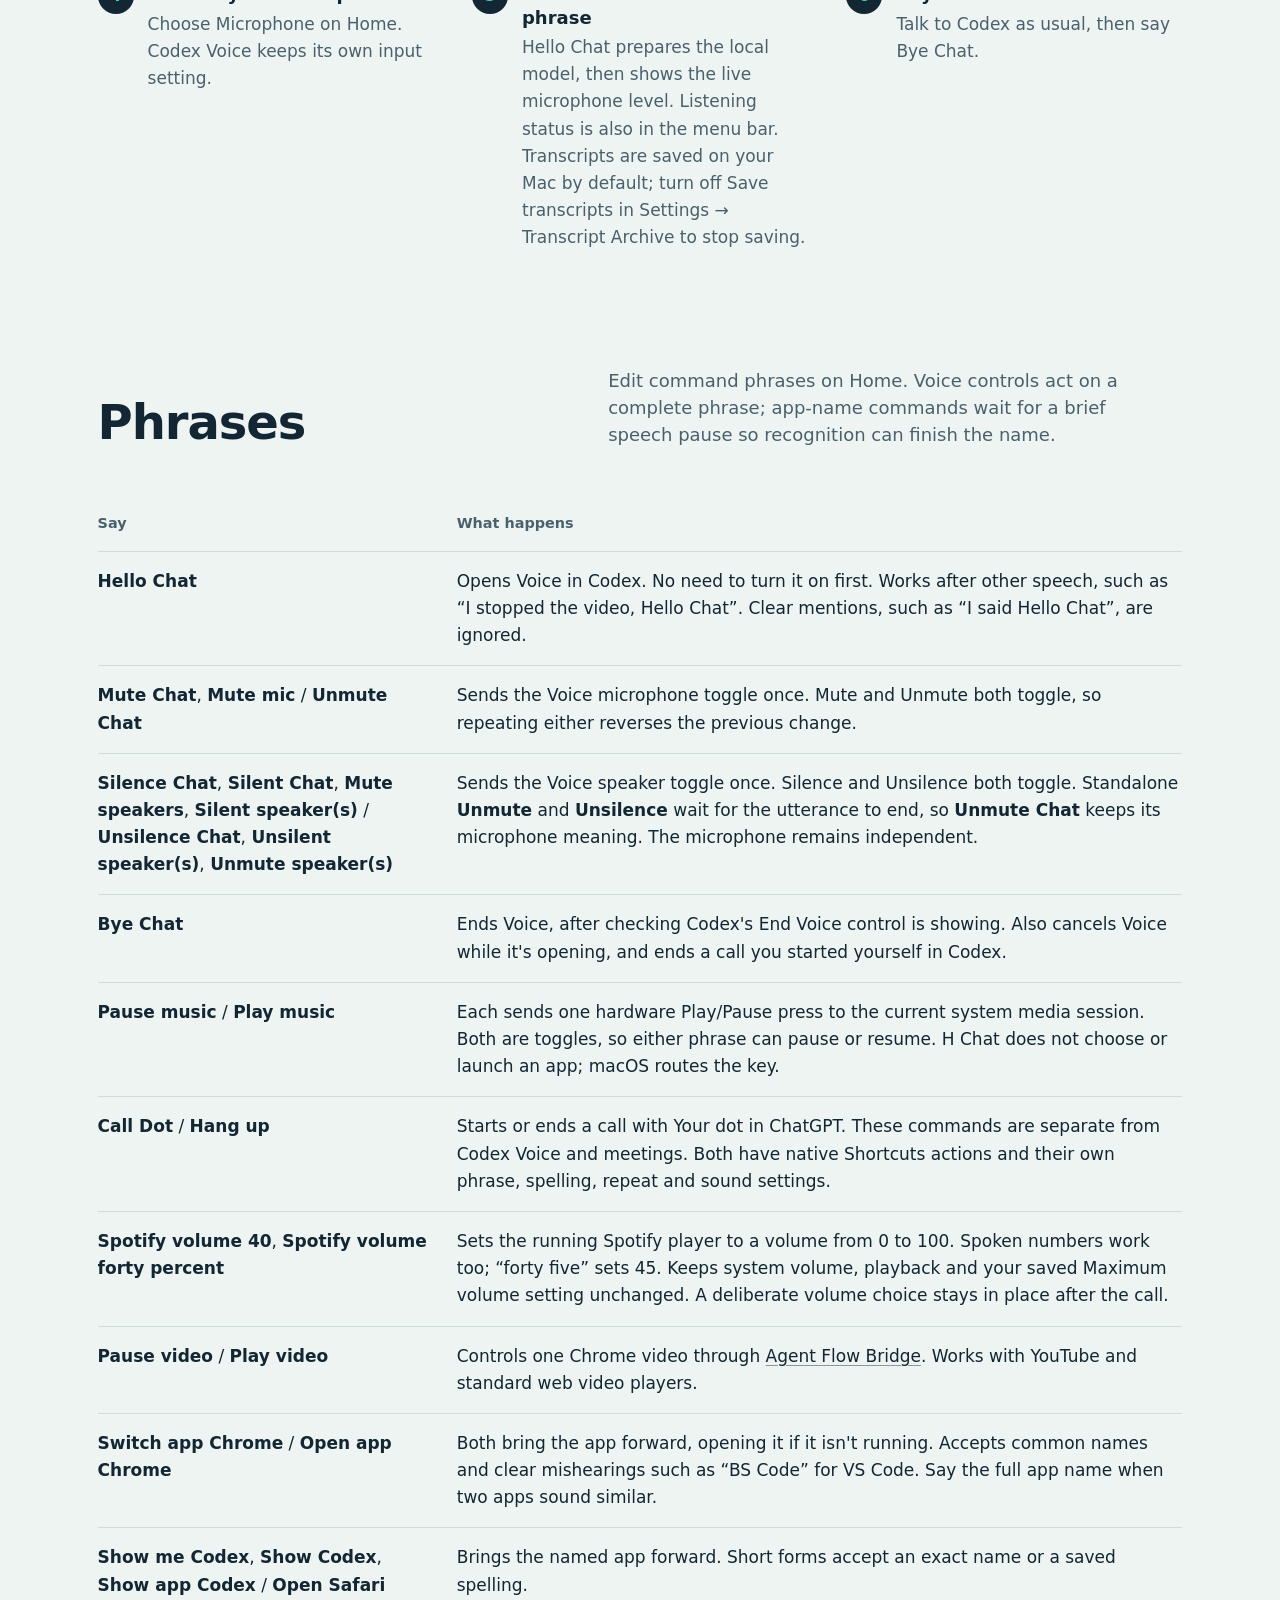
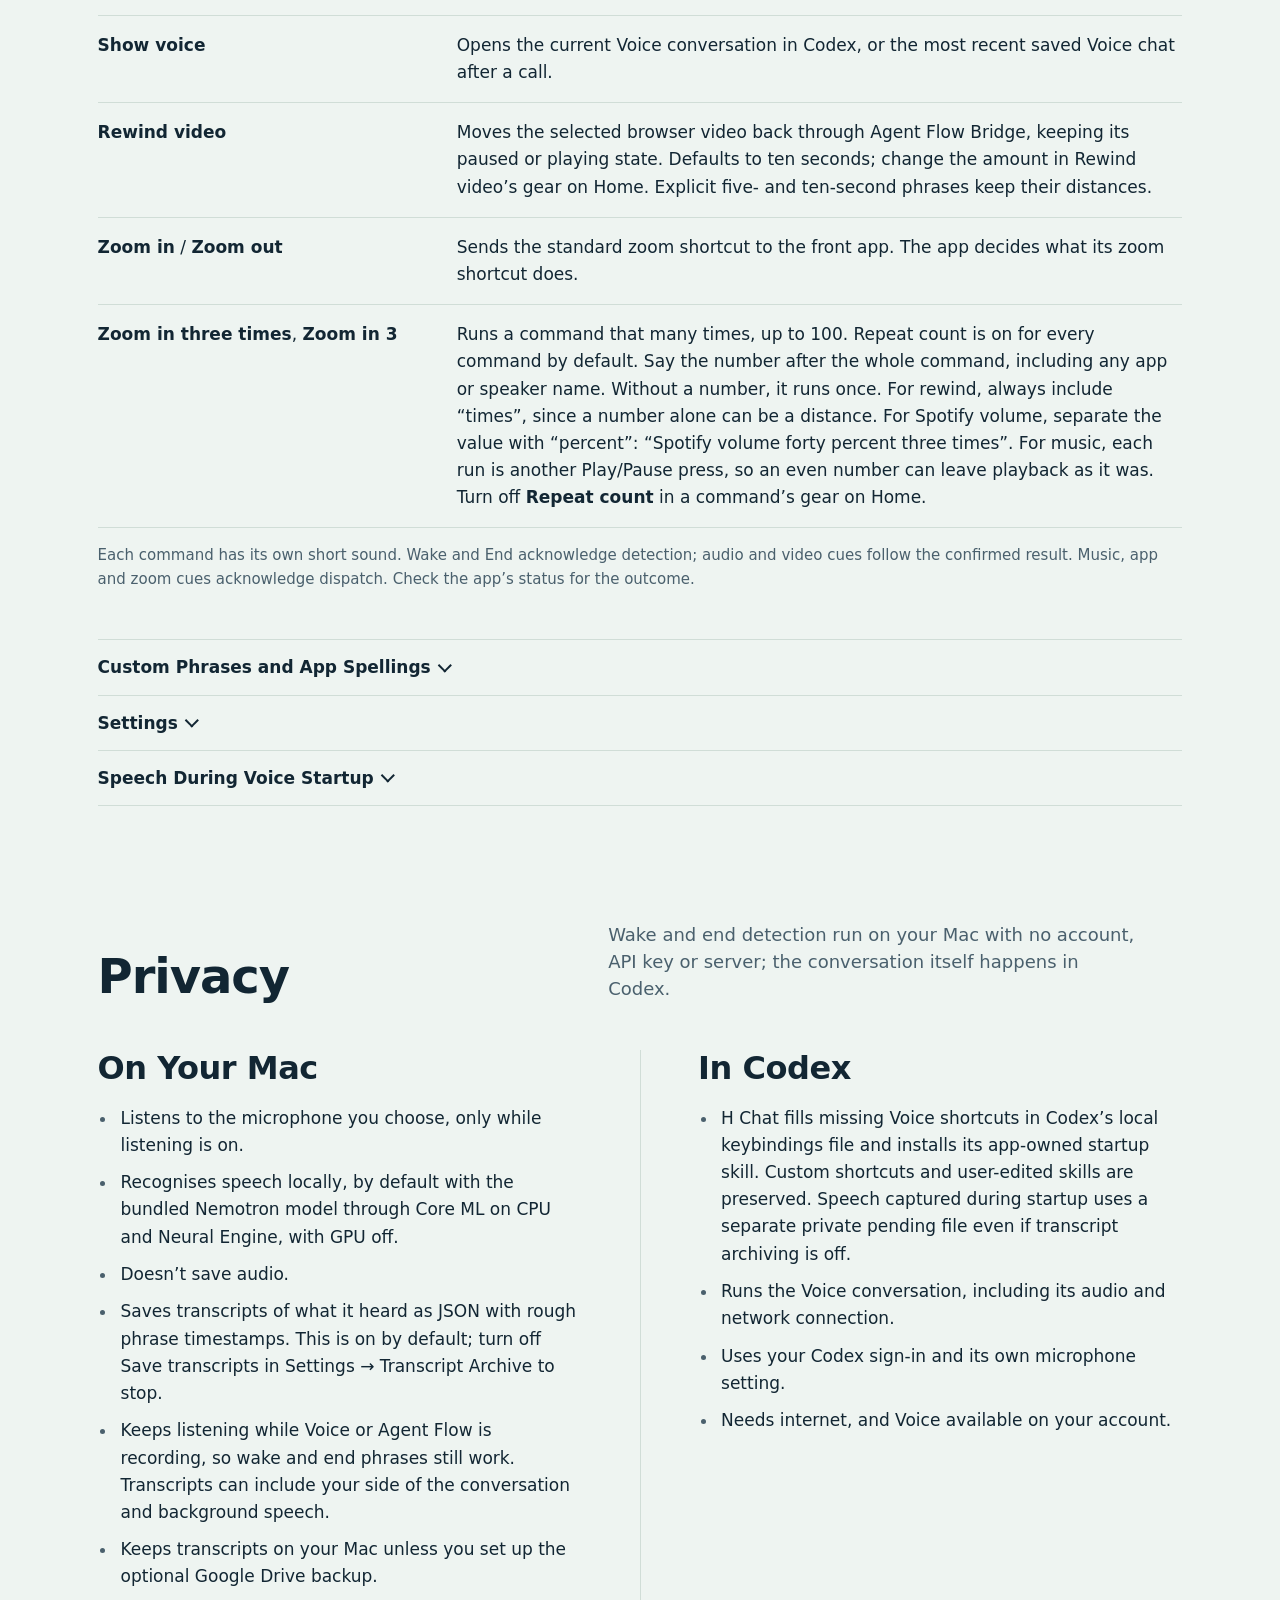
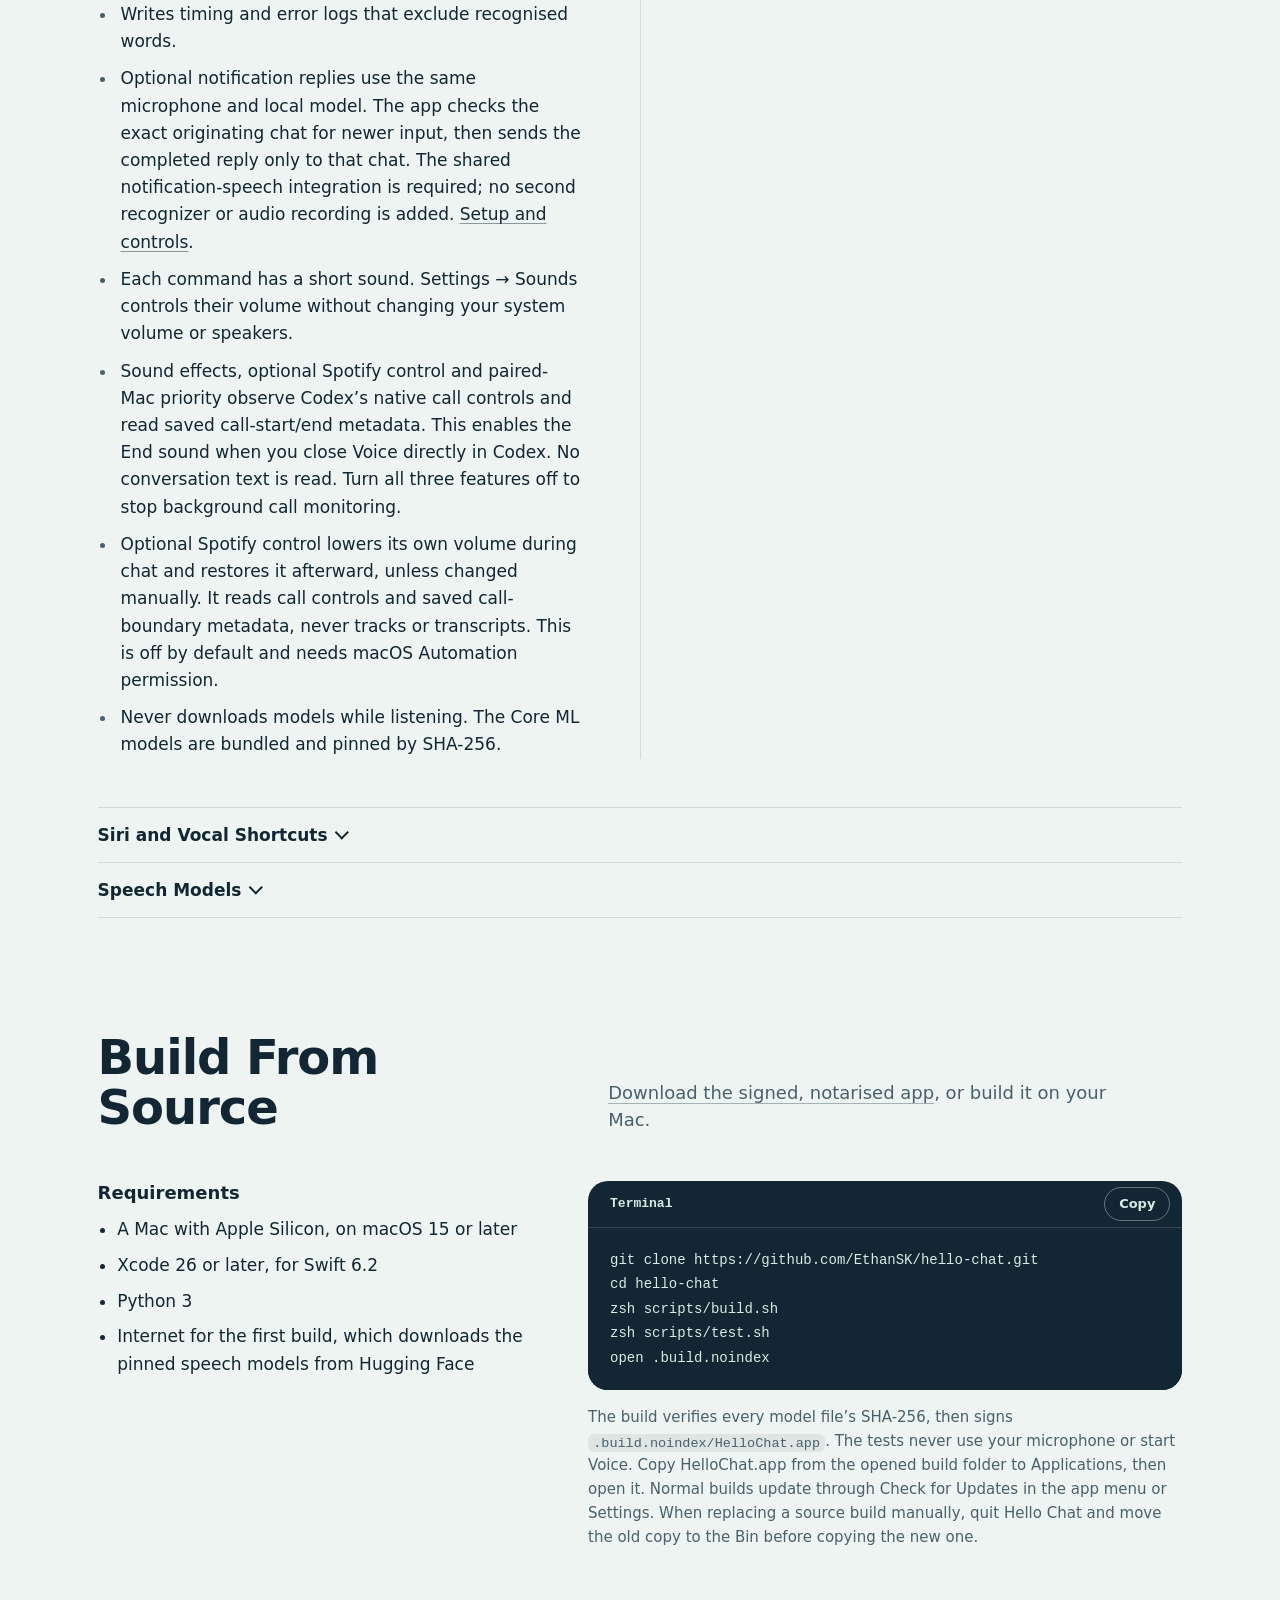
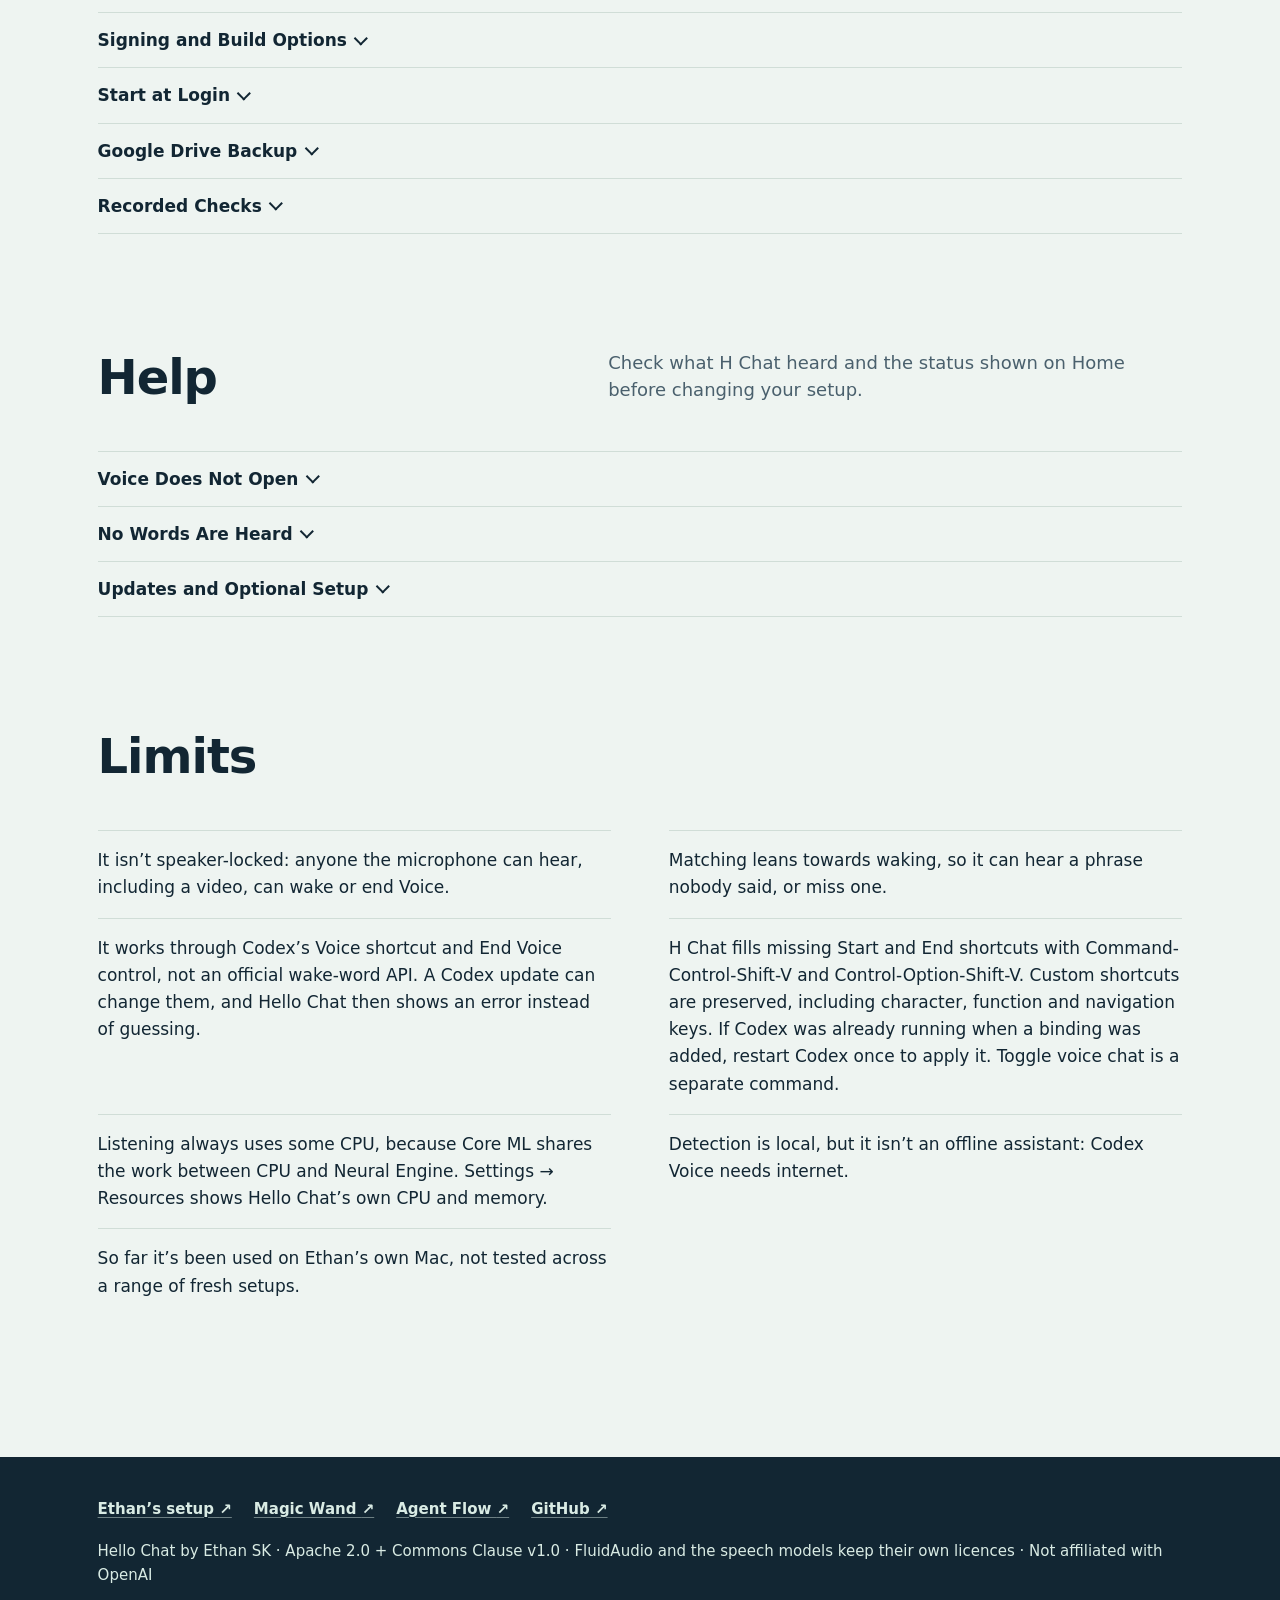
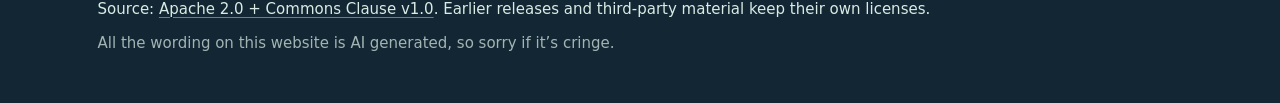
==== commit f4450213: "Merge hosted release workflow while preserving notification replies" ====
--- a/docs/index.html
+++ b/docs/index.html
@@ -156,7 +156,7 @@
 <div class="reference-scroll"><table class="reference-table"><thead><tr><th scope="col">Say</th><th scope="col">What happens</th></tr></thead><tbody>
 <tr><td><strong>Hello Chat</strong></td><td>Opens Voice in Codex. No need to turn it on first. Works after other speech, such as “I stopped the video, Hello Chat”. Clear mentions, such as “I said Hello Chat”, are ignored.</td></tr>
 <tr><td><strong>Mute Chat</strong>, <strong>Mute mic</strong> / <strong>Unmute Chat</strong></td><td>Sends the Voice microphone toggle once. Mute and Unmute both toggle, so repeating either reverses the previous change.</td></tr>
-<tr><td><strong>Silent Chat</strong>, <strong>Mute speakers</strong>, <strong>Silent speaker(s)</strong> / <strong>Unsilence Chat</strong>, <strong>Unsilent speaker(s)</strong>, <strong>Unmute speaker(s)</strong></td><td>Sends the Voice speaker toggle once. Silence and Unsilence both toggle. Standalone <strong>Unmute</strong> and <strong>Unsilence</strong> wait for the utterance to end, so <strong>Unmute Chat</strong> keeps its microphone meaning. The microphone remains independent.</td></tr>
+<tr><td><strong>Silence Chat</strong>, <strong>Silent Chat</strong>, <strong>Mute speakers</strong>, <strong>Silent speaker(s)</strong> / <strong>Unsilence Chat</strong>, <strong>Unsilent speaker(s)</strong>, <strong>Unmute speaker(s)</strong></td><td>Sends the Voice speaker toggle once. Silence and Unsilence both toggle. Standalone <strong>Unmute</strong> and <strong>Unsilence</strong> wait for the utterance to end, so <strong>Unmute Chat</strong> keeps its microphone meaning. The microphone remains independent.</td></tr>
 <tr><td><strong>Bye Chat</strong></td><td>Ends Voice, after checking Codex&#x27;s End Voice control is showing. Also cancels Voice while it&#x27;s opening, and ends a call you started yourself in Codex.</td></tr>
 <tr><td><strong>Pause music</strong> / <strong>Play music</strong></td><td>Each sends one hardware Play/Pause press to the current system media session. Both are toggles, so either phrase can pause or resume. H Chat does not choose or launch an app; macOS routes the key.</td></tr>
 <tr><td><strong>Call Dot</strong> / <strong>Hang up</strong></td><td>Starts or ends a call with Your dot in ChatGPT. These commands are separate from Codex Voice and meetings. Both have native Shortcuts actions and their own phrase, spelling, repeat and sound settings.</td></tr>
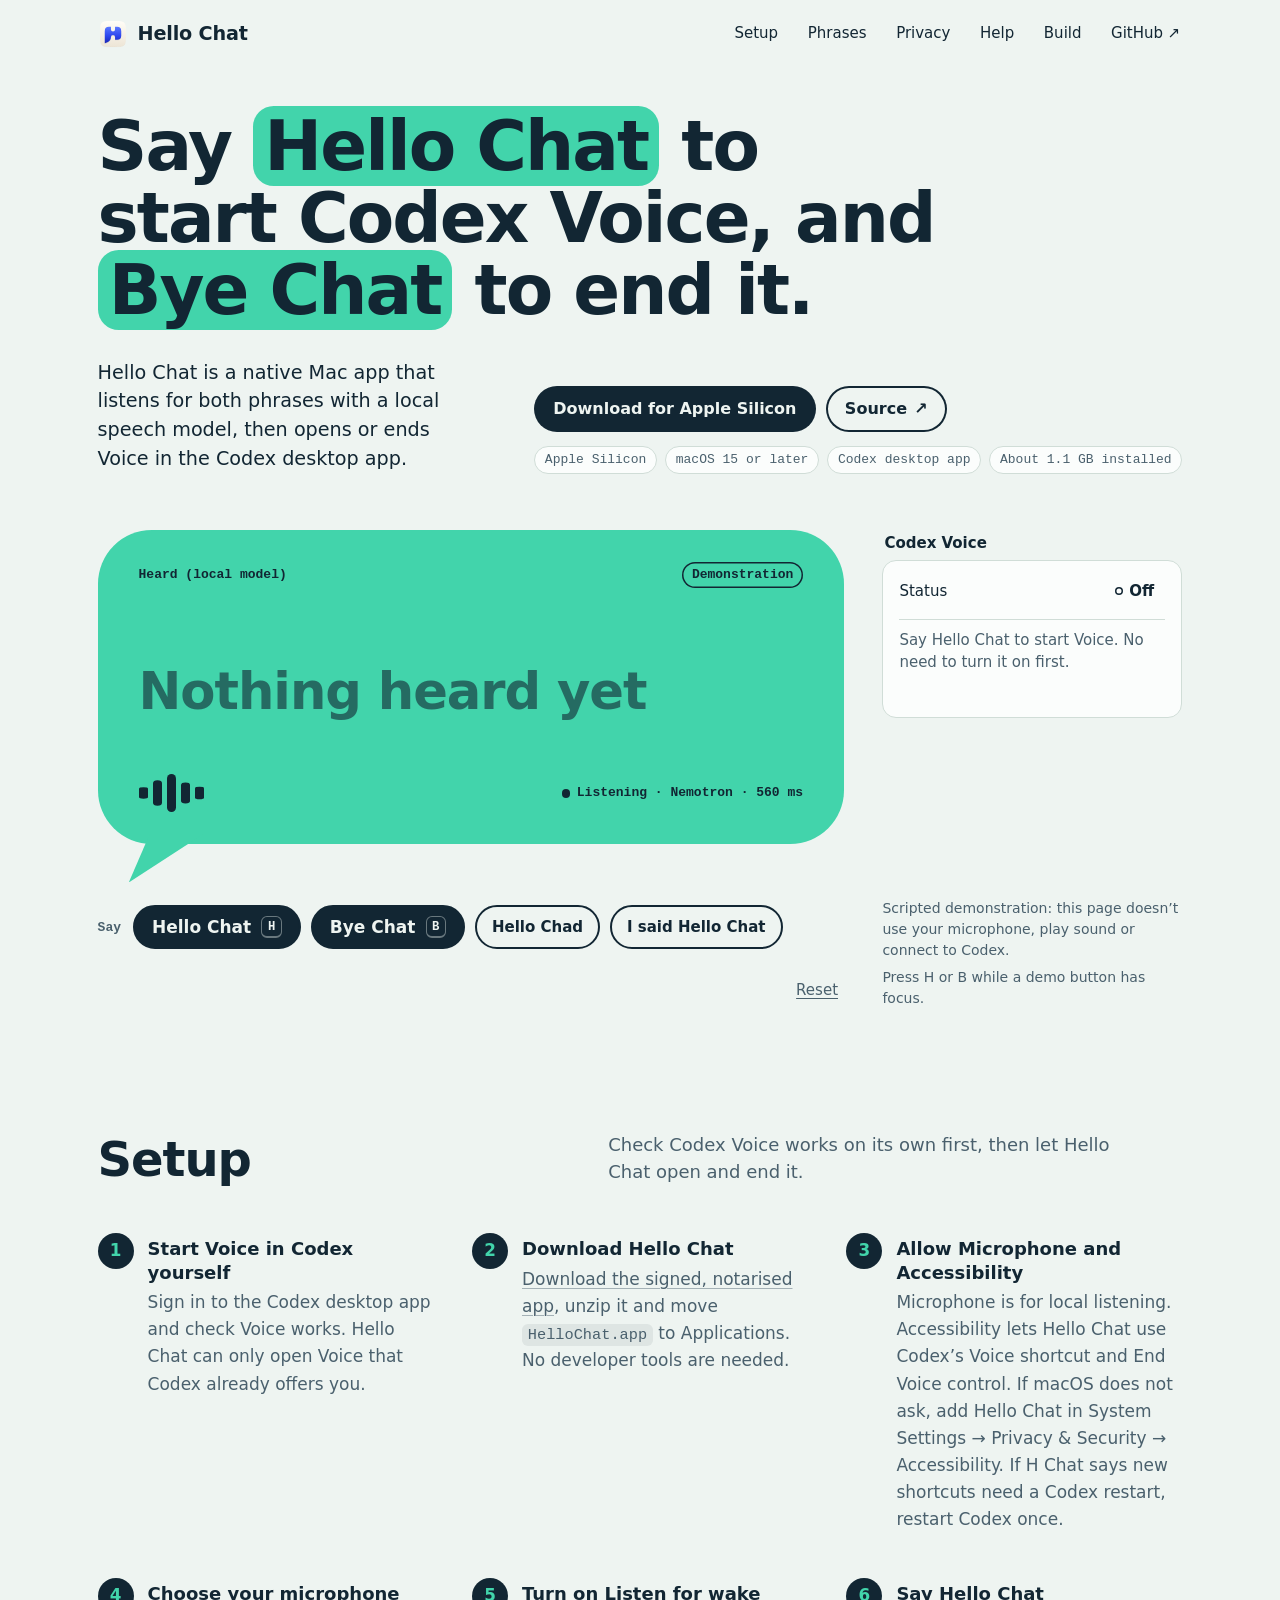
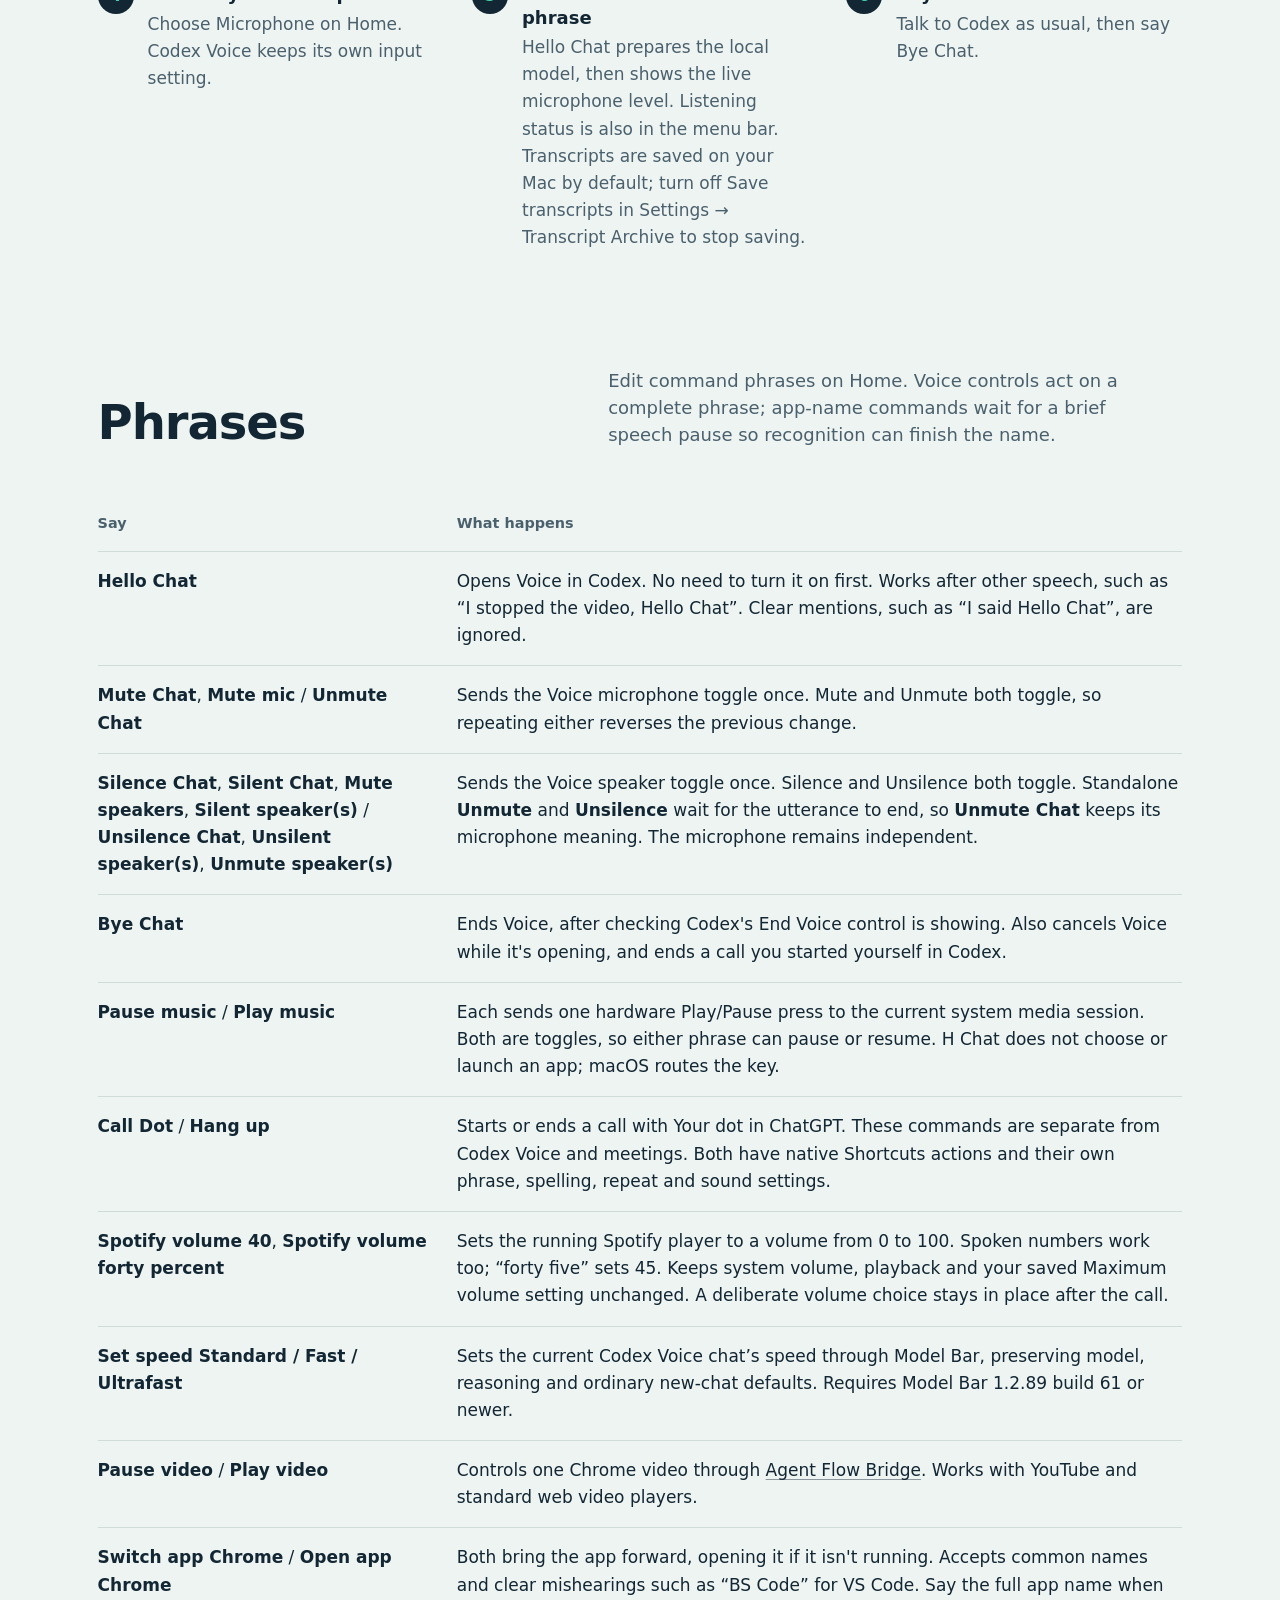
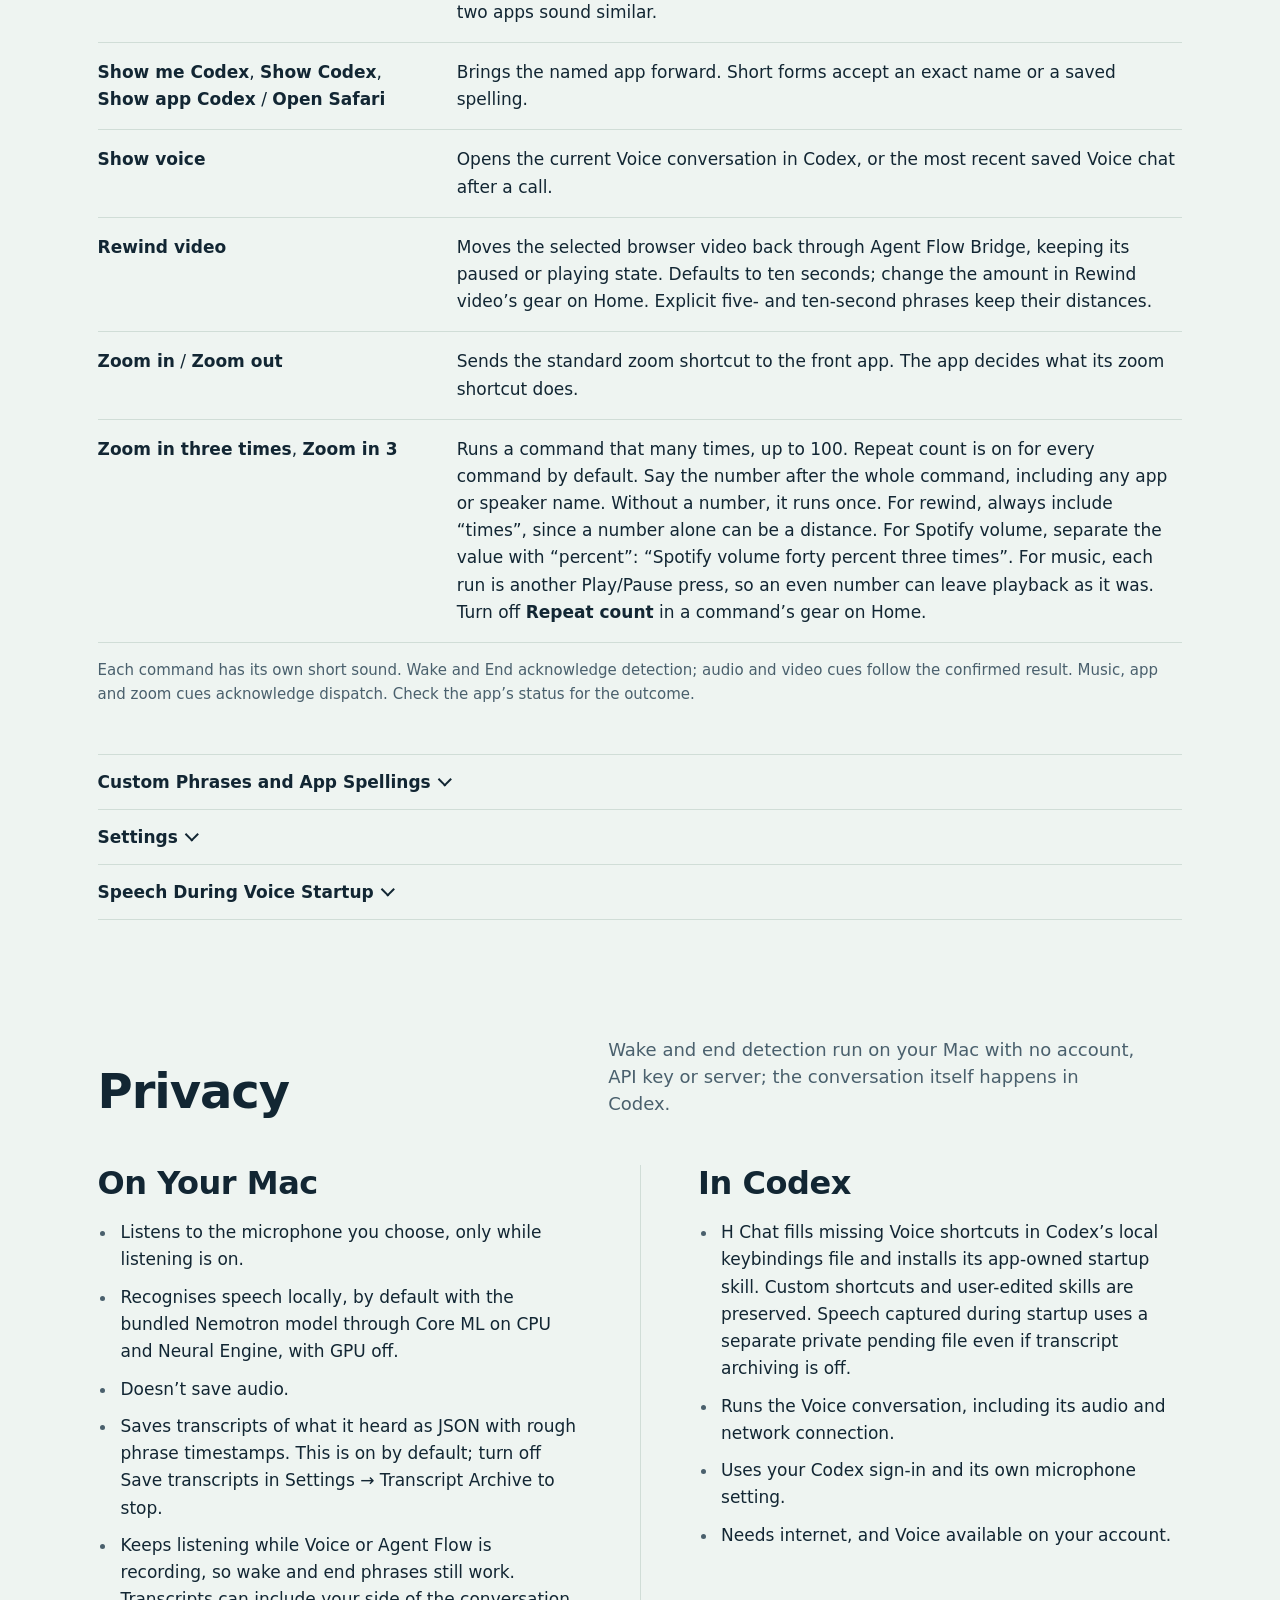
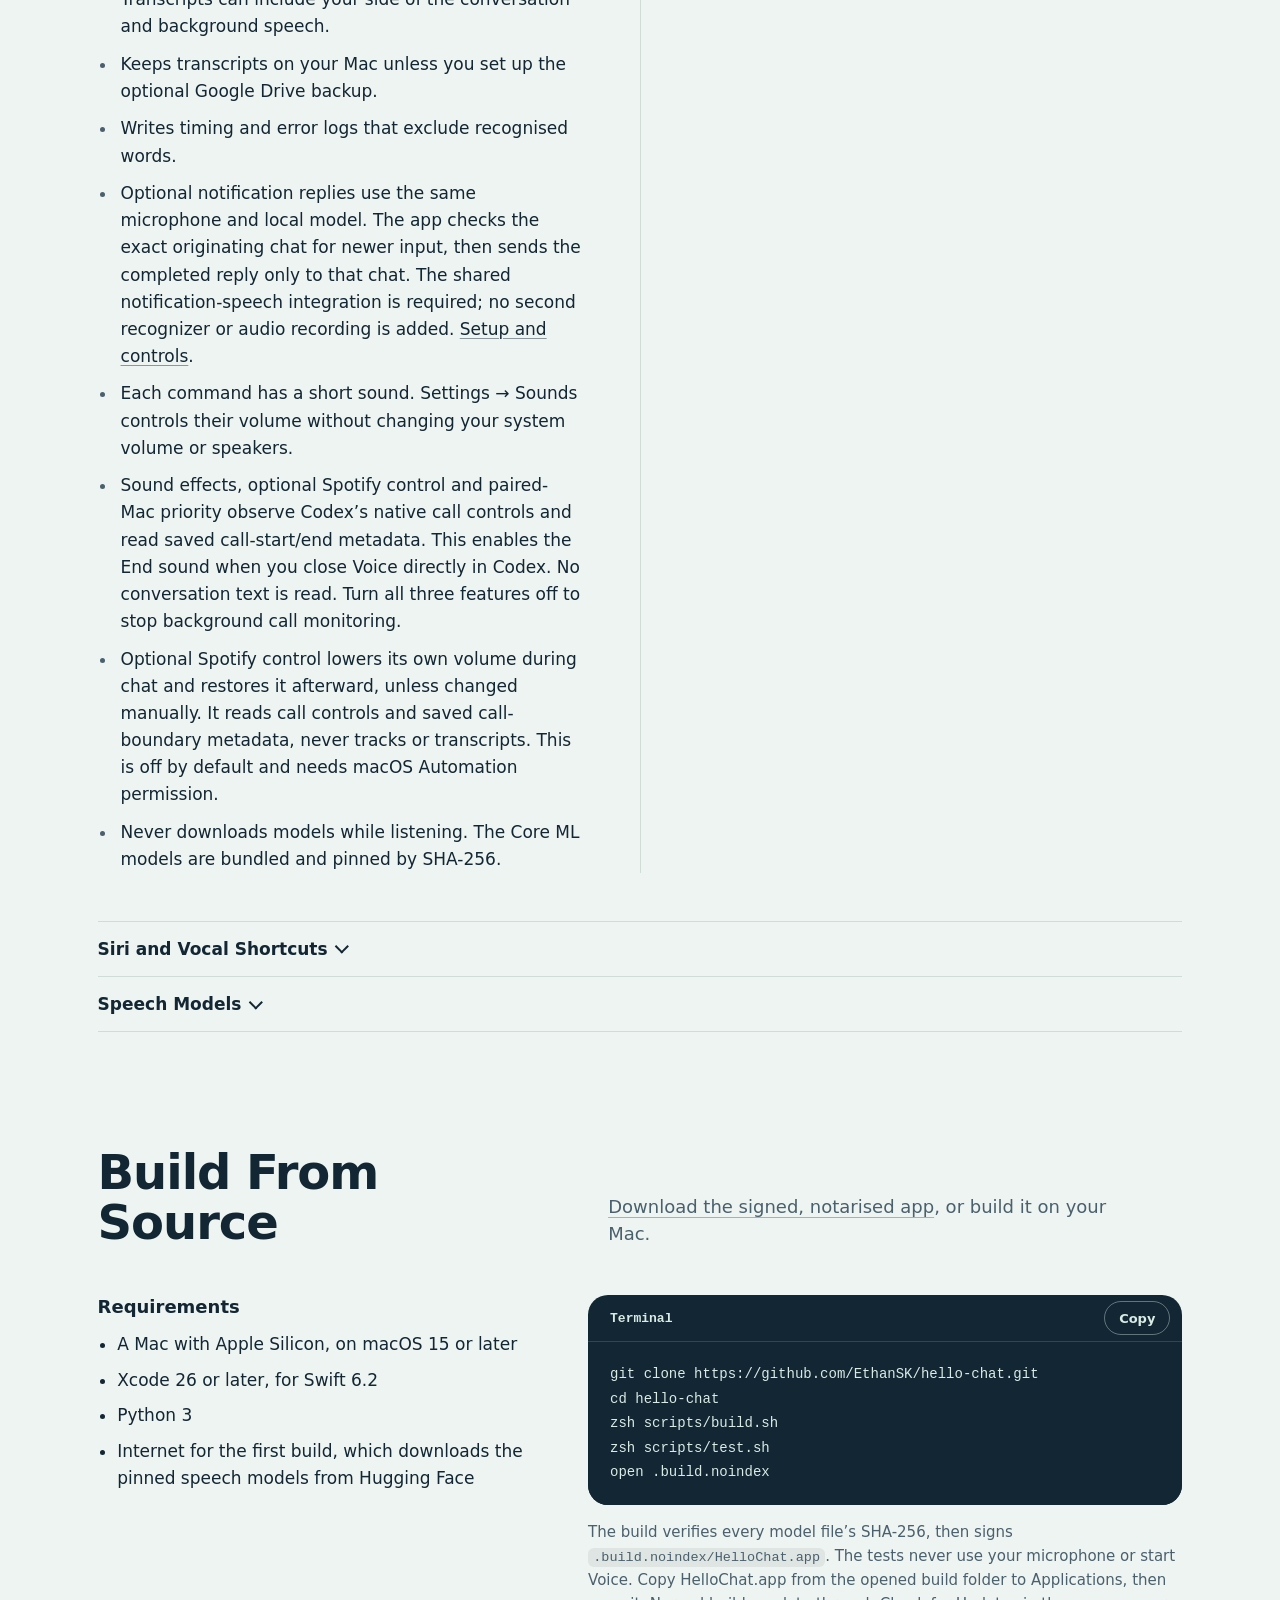
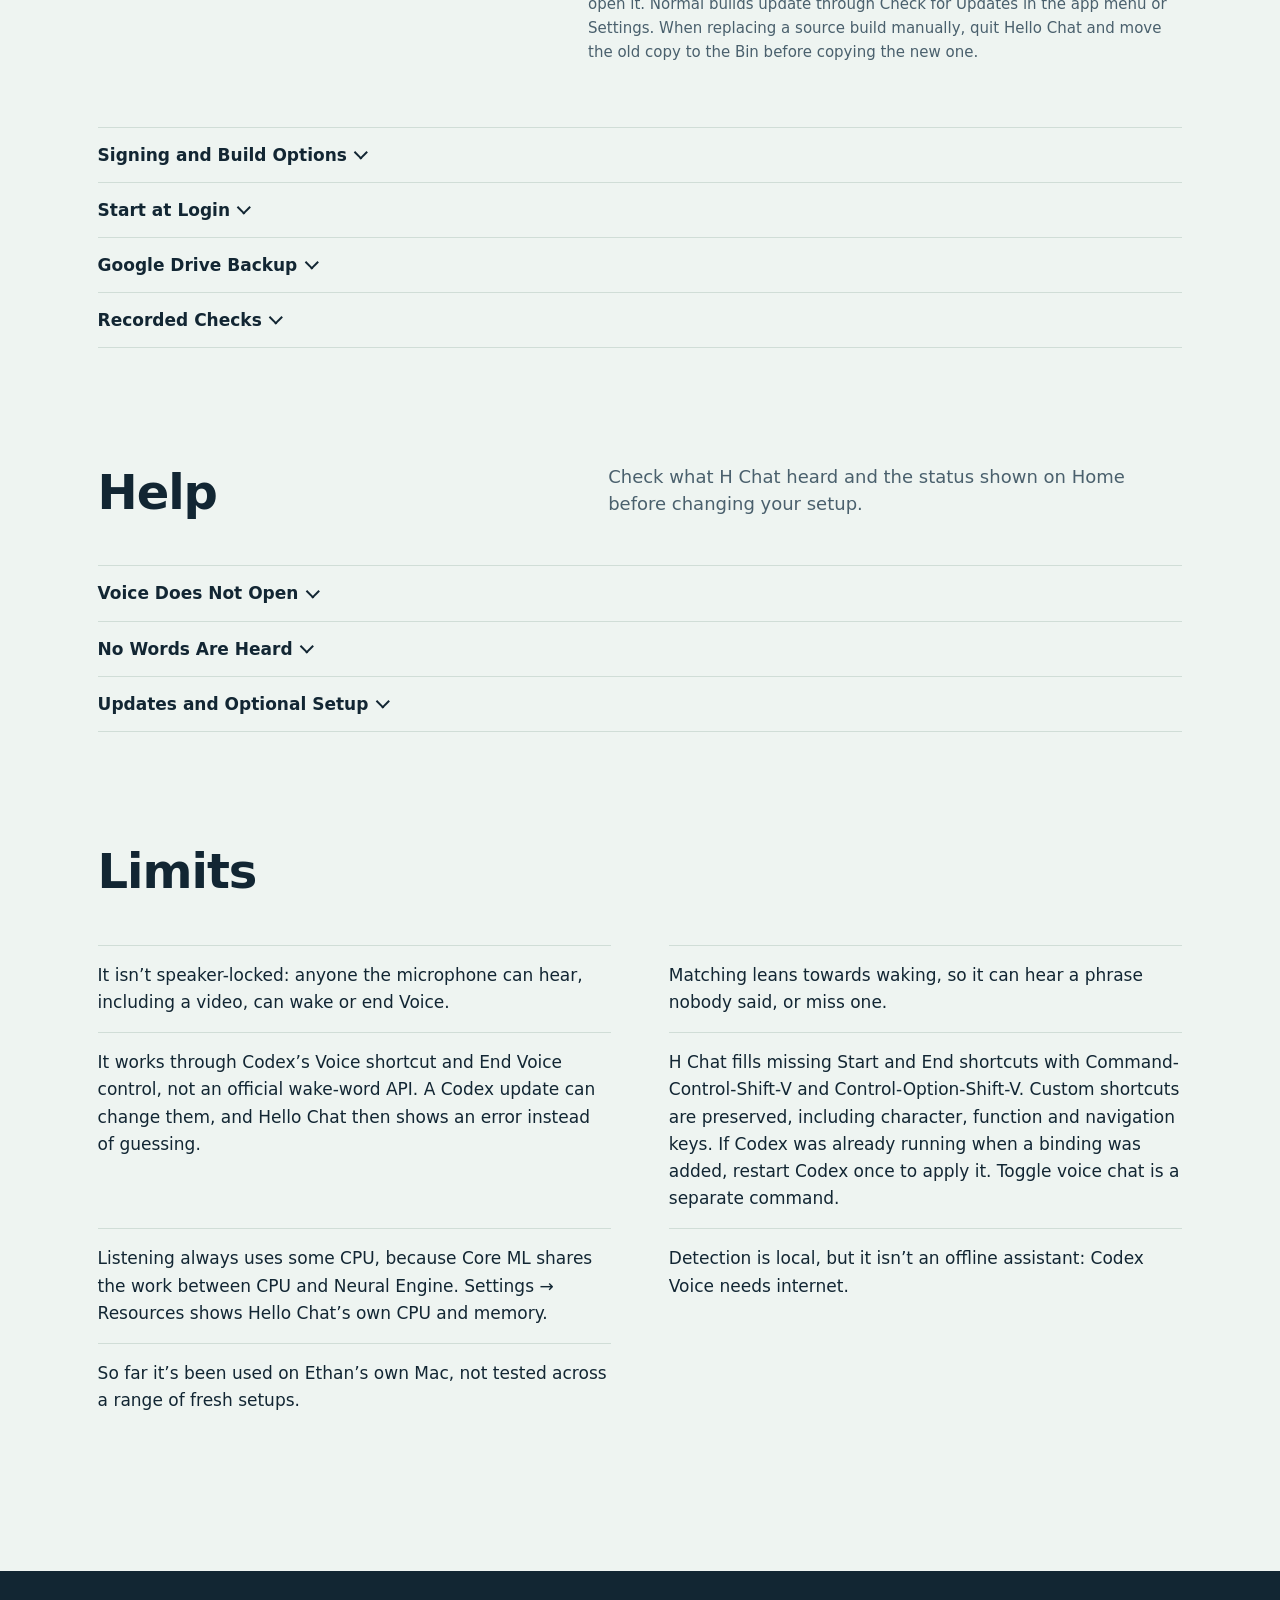
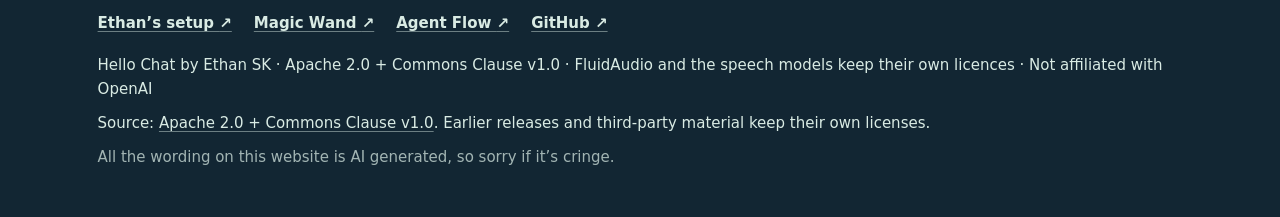
==== commit 2e85779c: "Set Voice speed after launch without changing model or effort" ====
--- a/docs/index.html
+++ b/docs/index.html
@@ -161,6 +161,7 @@
 <tr><td><strong>Pause music</strong> / <strong>Play music</strong></td><td>Each sends one hardware Play/Pause press to the current system media session. Both are toggles, so either phrase can pause or resume. H Chat does not choose or launch an app; macOS routes the key.</td></tr>
 <tr><td><strong>Call Dot</strong> / <strong>Hang up</strong></td><td>Starts or ends a call with Your dot in ChatGPT. These commands are separate from Codex Voice and meetings. Both have native Shortcuts actions and their own phrase, spelling, repeat and sound settings.</td></tr>
 <tr><td><strong>Spotify volume 40</strong>, <strong>Spotify volume forty percent</strong></td><td>Sets the running Spotify player to a volume from 0 to 100. Spoken numbers work too; “forty five” sets 45. Keeps system volume, playback and your saved Maximum volume setting unchanged. A deliberate volume choice stays in place after the call.</td></tr>
+<tr><td><strong>Set speed Standard / Fast / Ultrafast</strong></td><td>Sets the current Codex Voice chat’s speed through Model Bar, preserving model, reasoning and ordinary new-chat defaults. Requires Model Bar 1.2.89 build 61 or newer.</td></tr>
 <tr><td><strong>Pause video</strong> / <strong>Play video</strong></td><td>Controls one Chrome video through <a href="https://github.com/EthanSK/AgentFlow/tree/main/companions/youtube-bridge#install">Agent Flow Bridge</a>. Works with YouTube and standard web video players.</td></tr>
 <tr><td><strong>Switch app Chrome</strong> / <strong>Open app Chrome</strong></td><td>Both bring the app forward, opening it if it isn&#x27;t running. Accepts common names and clear mishearings such as “BS Code” for VS Code. Say the full app name when two apps sound similar.</td></tr>
 <tr><td><strong>Show me Codex</strong>, <strong>Show Codex</strong>, <strong>Show app Codex</strong> / <strong>Open Safari</strong></td><td>Brings the named app forward. Short forms accept an exact name or a saved spelling.</td></tr>
@@ -184,16 +185,17 @@
           <p>Open Settings with the gear button or Command-comma. Resize either window normally; View → Zoom In, Zoom Out and Actual Size control the interface size.</p>
 <!-- README:settings:start -->
 <div class="reference-scroll"><table class="reference-table"><thead><tr><th scope="col">Section</th><th scope="col">Contents</th></tr></thead><tbody>
-<tr><td>Notification Replies</td><td>Optional spoken replies after Codex notifications. <strong>Enabled</strong>, <strong>Cancel after silence (seconds)</strong> and <strong>Maximum reply (seconds)</strong> use the existing speech model and microphone.</td></tr>
+<tr><td>Notification Replies</td><td>Optional spoken replies after Codex notifications. <strong>Enabled</strong> uses the existing speech model and microphone. Edit <strong>Reply</strong>, <strong>End reply</strong> and <strong>Cancel reply</strong> spellings here.</td></tr>
 <tr><td>Automatic Listening</td><td><strong>Listen automatically when docked</strong>, off by default. Starts listening 2 minutes after connecting power and an external display. Unplug either to stop automatic listening. Turning listening on yourself works with any display setup and stays on across restarts.</td></tr>
 <tr><td>Recognition</td><td><strong>Alternate spellings for default phrases</strong> and <strong>Check speech recognition</strong>. Phrase and microphone editors are on Home.</td></tr>
+<tr><td>Disabled Commands</td><td>Turn a Home command off with <strong>Enabled</strong> in its gear. It stops matching and leaves Home. Open the same gear here to turn it back on; phrases, spellings, sounds, repeat choices and values are kept. Commands are enabled by default. Menu actions, buttons and Shortcuts remain available.</td></tr>
 <tr><td>Resources</td><td>Hello Chat&#x27;s own CPU and memory, and Core ML&#x27;s estimated encoder placement.</td></tr>
 <tr><td>Sounds</td><td><strong>Sound effects</strong> (on by default), <strong>Volume</strong>, and a preview button for each phrase&#x27;s short sound. Volume changes only H Chat&#x27;s cues.</td></tr>
 <tr><td>Spotify</td><td><strong>Lower volume during chat</strong>, off by default. Requires permission to control Spotify.</td></tr>
 <tr><td>Transcript Archive</td><td><strong>Save transcripts</strong> (on by default), the archive location, and this Mac’s optional backup configuration.</td></tr>
 <tr><td>Updates</td><td><strong>Check for Updates…</strong>, automatic checking and automatic downloads on release-configured builds.</td></tr>
 <tr><td>Diagnostics</td><td>Timing, errors and startup request/revision metadata, which exclude recognised words.</td></tr>
-<tr><td>Appearance</td><td><strong>Open H Chat windows on</strong> remembers your display choice and uses an available display when disconnected. Zoom starts at 100%. <strong>View → Zoom In / Zoom Out / Actual Size</strong> works too.</td></tr>
+<tr><td>Appearance</td><td><strong>Bring Home forward when a phrase is heard</strong> is on by default. Detected commands raise Home without taking keyboard focus from the app you’re using. <strong>Open H Chat windows on</strong> remembers your display choice and uses an available display when disconnected. Zoom starts at 100%. <strong>View → Zoom In / Zoom Out / Actual Size</strong> works too.</td></tr>
 </tbody></table></div>
 <!-- README:settings:end -->
         </div>
